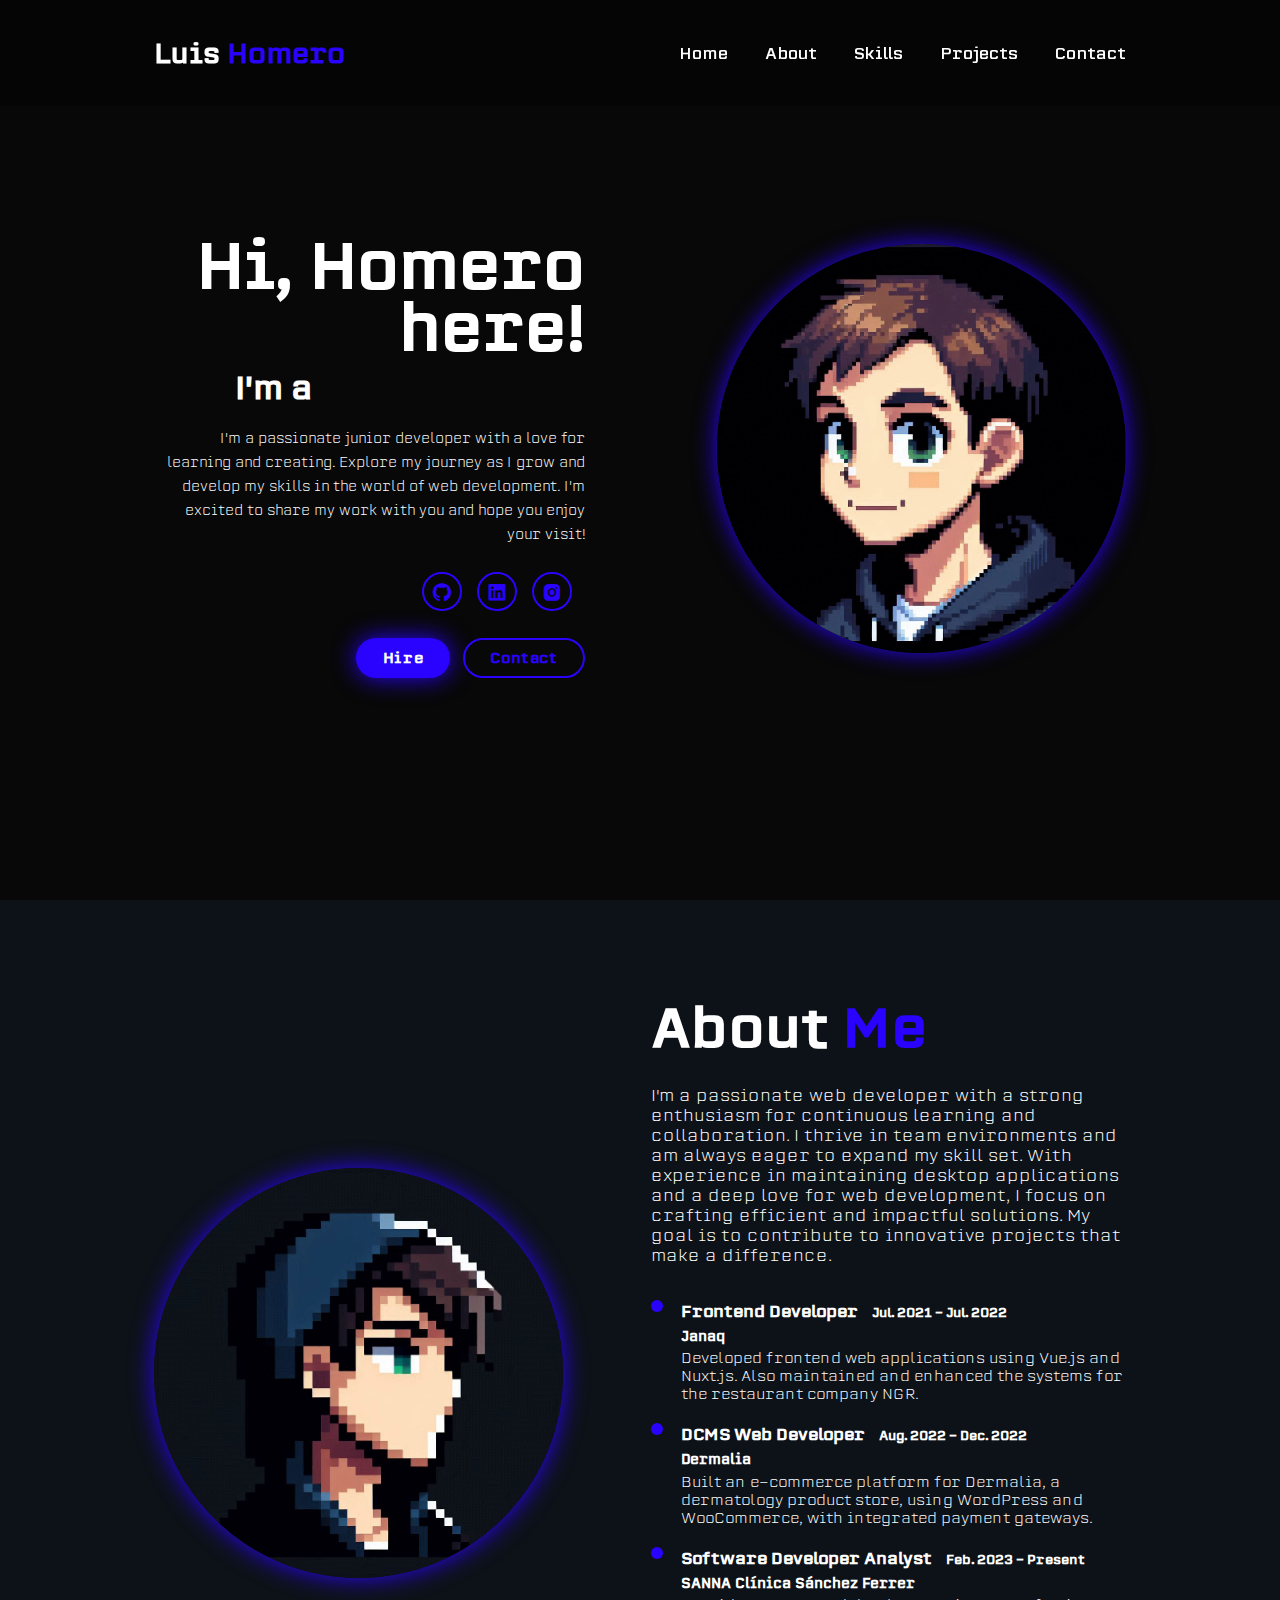
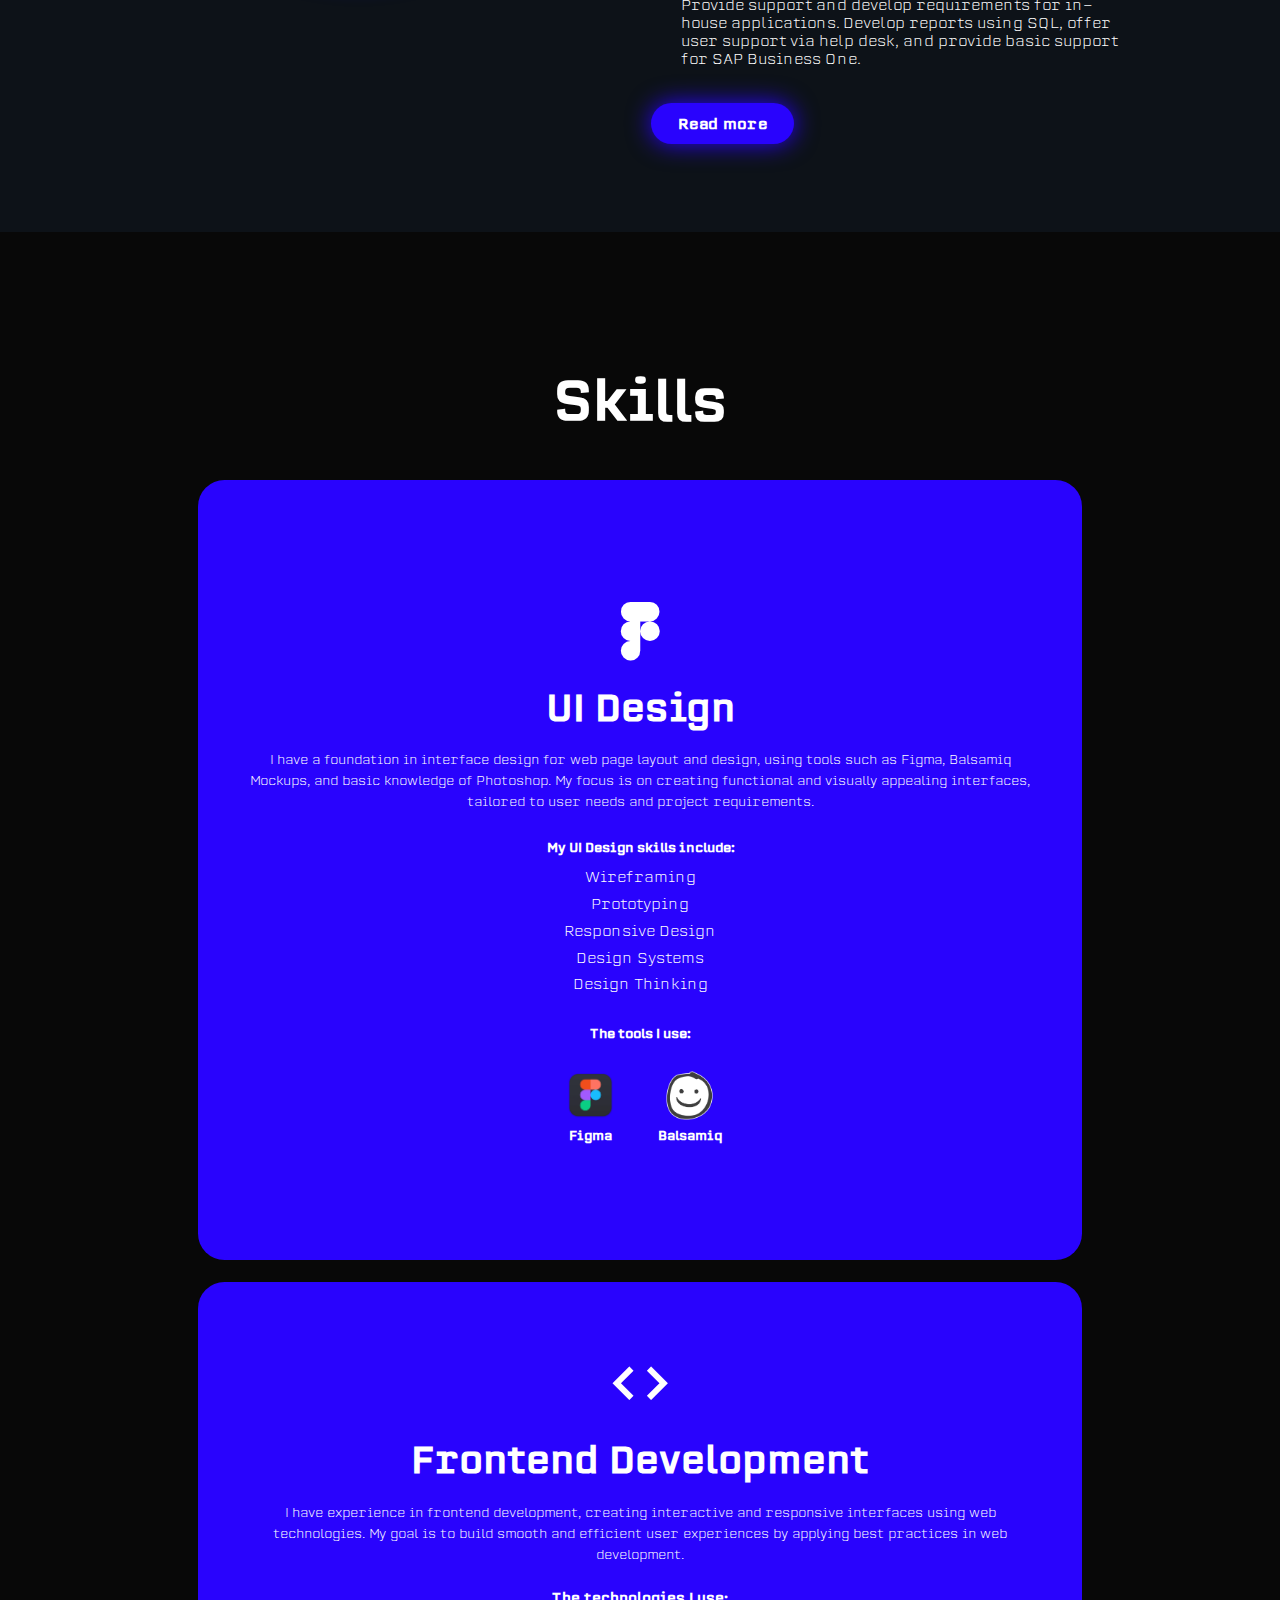
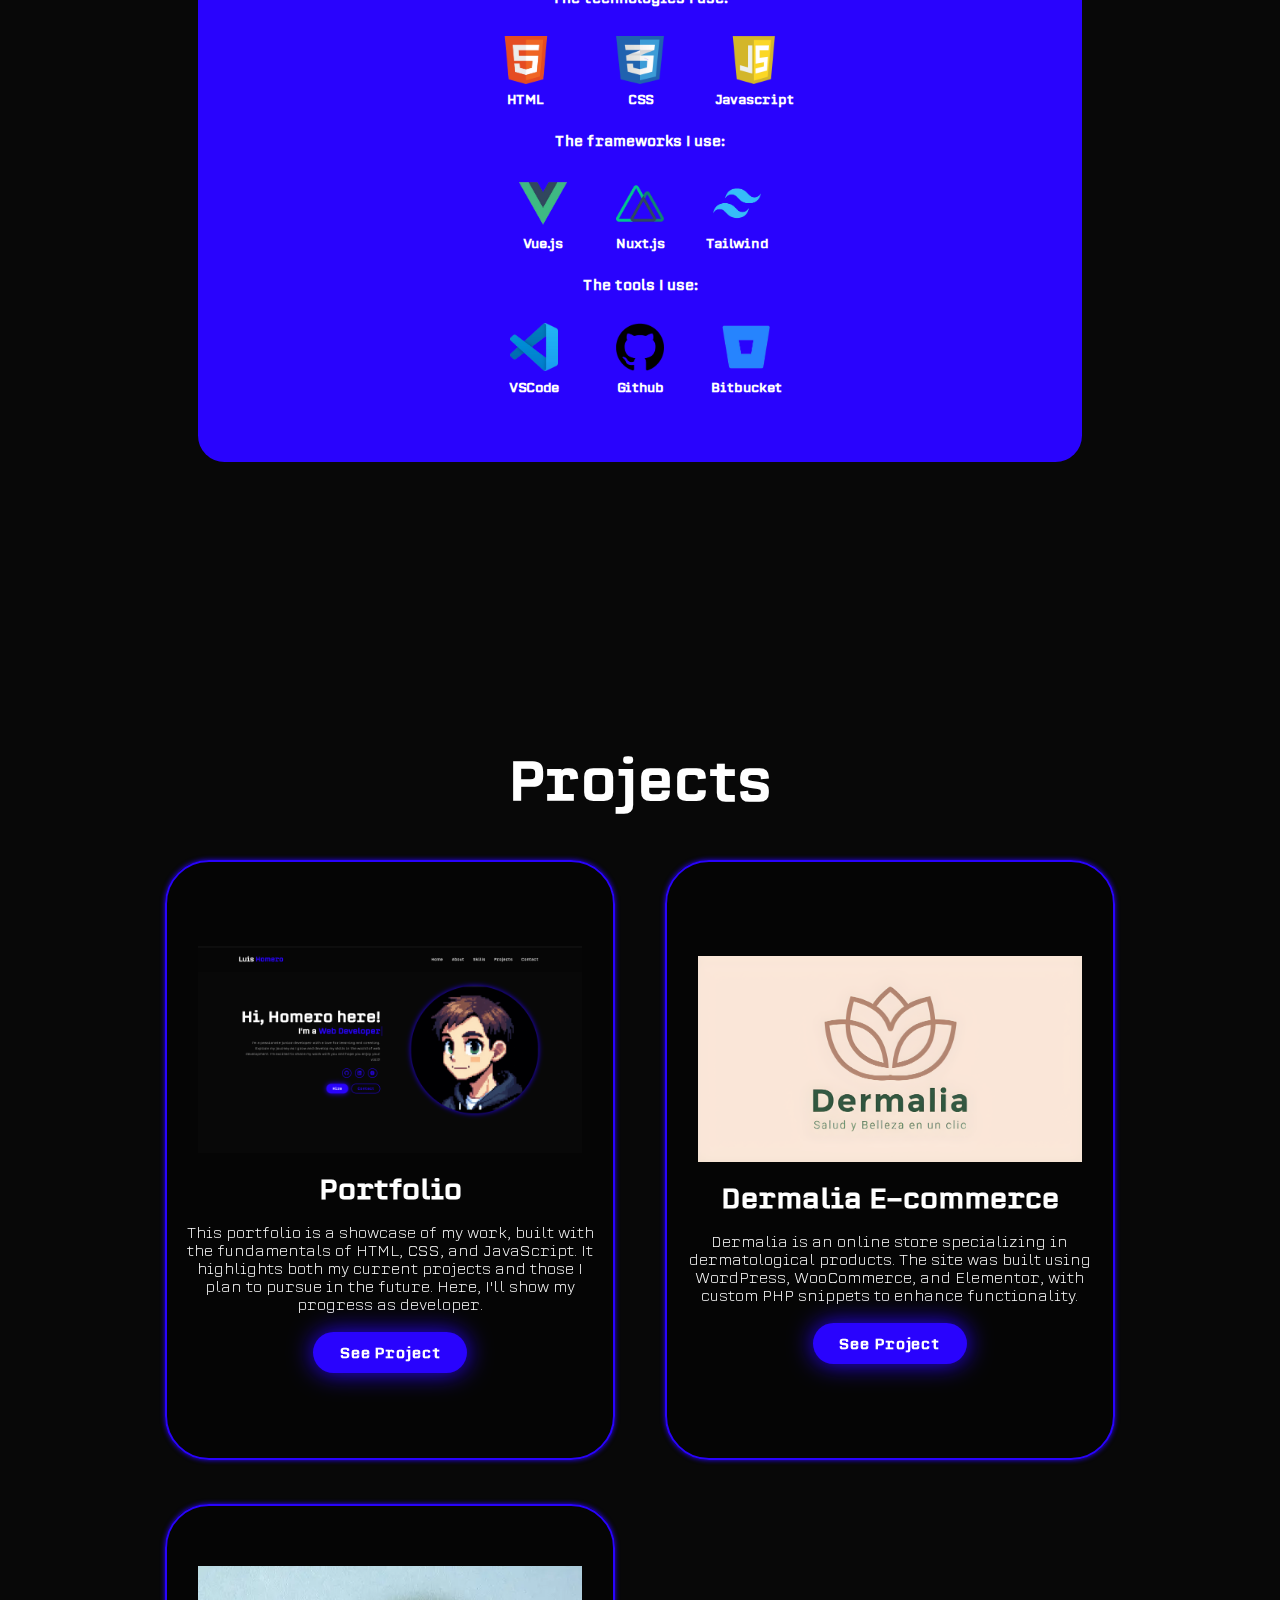
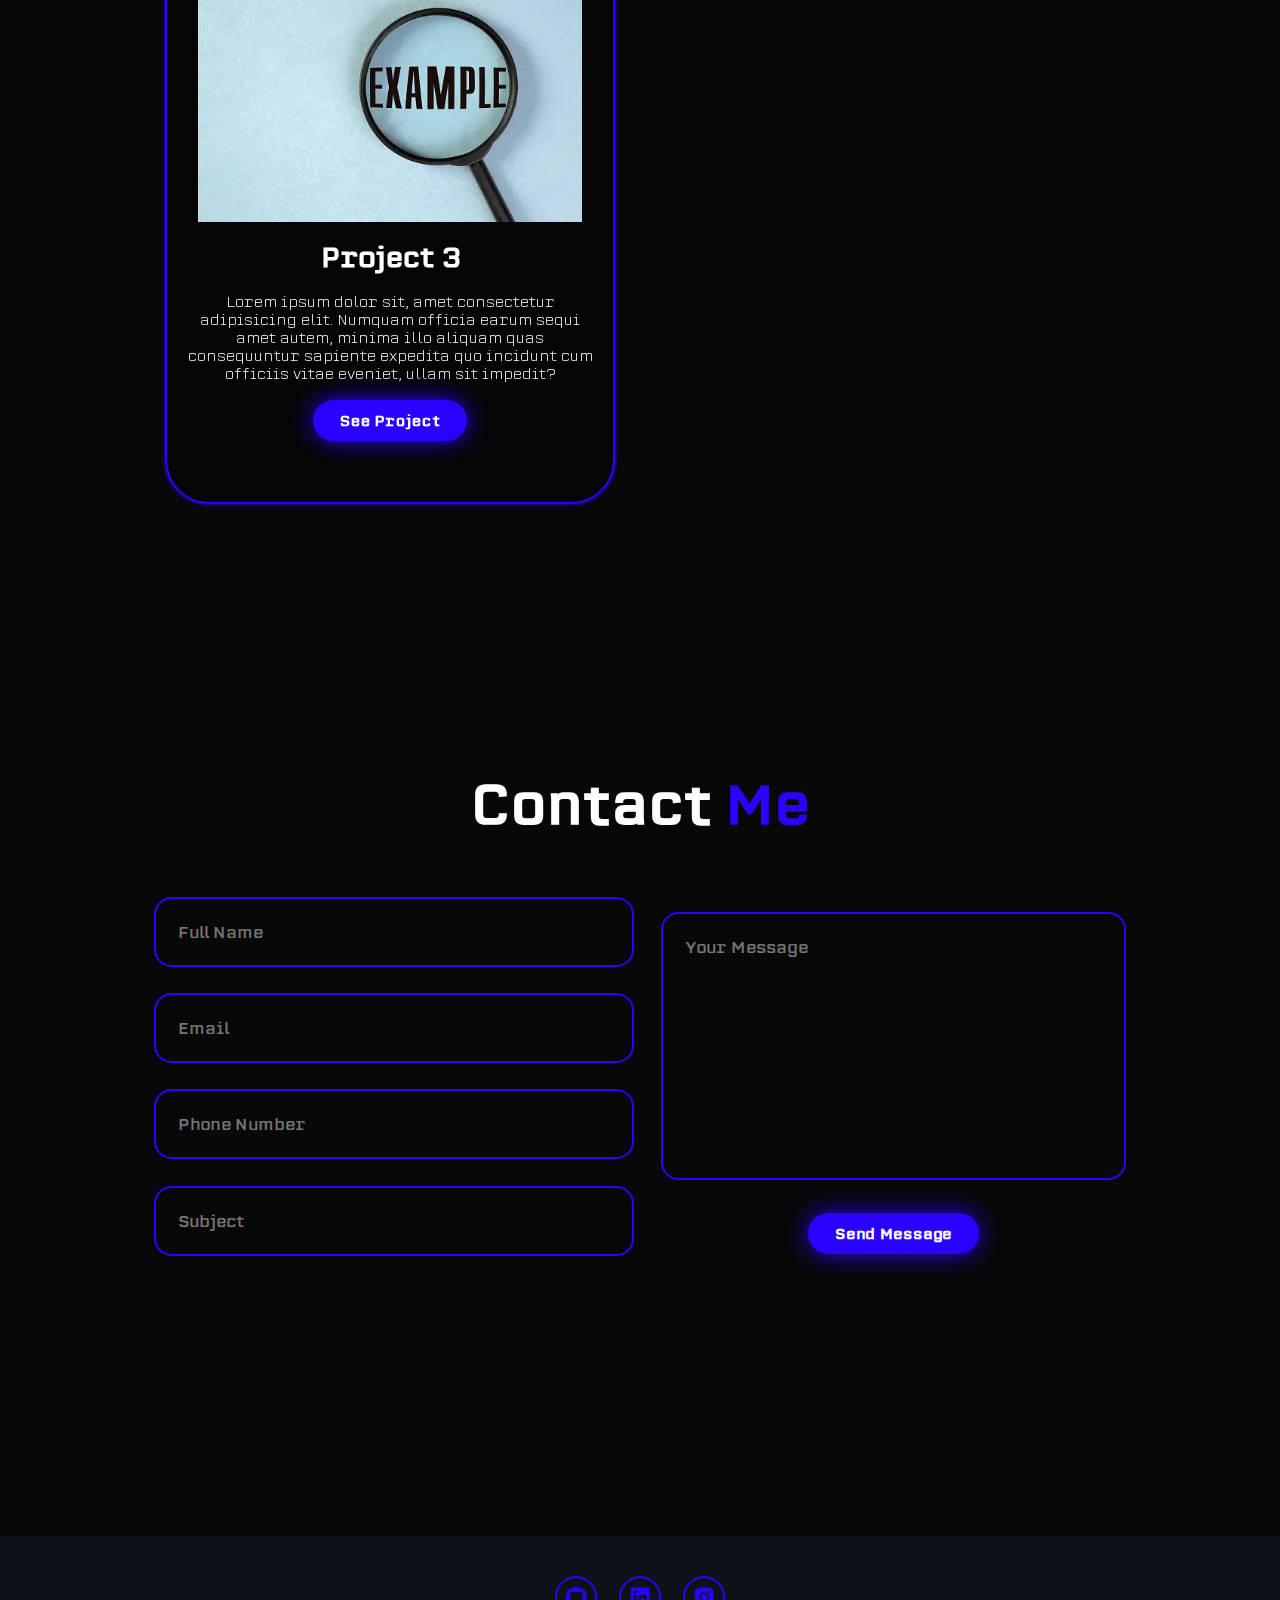
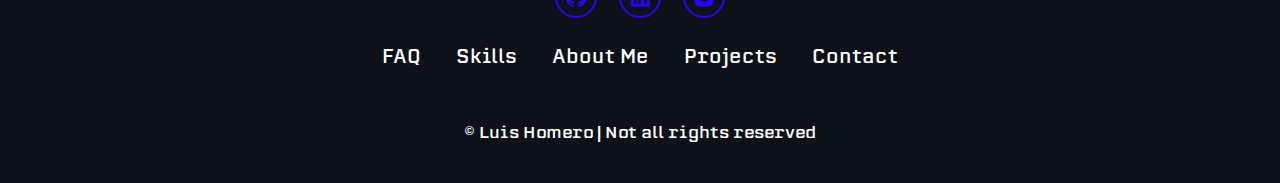
==== index.html @ c0d2fcb9 "Feat(contact): Add validator form" ====
<!DOCTYPE html>
<html lang="en">
<head>
    <meta charset="UTF-8">
    <meta name="viewport" content="width=device-width, initial-scale=1.0">
    <title>Homero Zegarra</title>
    <link rel="stylesheet" href="css/main.css">
    <link href='https://unpkg.com/boxicons@2.1.4/css/boxicons.min.css' rel='stylesheet'>
</head>
<body>
    <header class="header">
        <a href="#home" class="logo">
            Luis <span>Homero</span>
        </a>
        <i class="bx bx-menu" id="menu-icon"></i>
        <nav class="navbar">
            <a href="#home">Home</a>
            <a href="#about">About</a>
            <a href="#skills">Skills</a>
            <a href="#projects">Projects</a>
            <a href="#contact">Contact</a>
        </nav>
    </header>

    <section class="home" id="home">
        <div class="home-content">
            <h1>Hi, Homero here!</h1>
            <h3 class="text-animation">
                I'm a <span></span>
            </h3>
            <p>
                I'm a passionate junior developer with a love for learning and creating. Explore my journey as I grow and develop my skills in the world of web development. I'm excited to share my work with you and hope you enjoy your visit!
            </p>
            <div class="social-icons">
                <a href="https://github.com/KyotaDev" target="_blank">
                    <i class="bx bxl-github"></i>
                </a>
                <a href="https://www.linkedin.com/in/luis-homero-zegarra-fern%C3%A1ndez-031a41200/" target="_blank">
                    <i class="bx bxl-linkedin-square"></i>
                </a>
                <a href="https://www.instagram.com/kyotadev/" target="_blank">
                    <i class="bx bxl-instagram-alt"></i>
                </a>
                <!-- <a href="#">
                    <i class="bx bxl-twitter"></i>
                </a> -->
            </div>
            <div class="btn-group">
                <a href="#" class="btn">Hire</a>
                <a href="#contact" class="btn">Contact</a>
            </div>
        </div>
        <div class="home-img">
            <img src="assets/images/home.jpeg" alt="Imagen por buscar">
        </div>
    </section>

    <section class="about" id="about">
        <div class="about-img">
            <img src="assets/images/about.jpeg" alt="Example image">
        </div>
        <div class="about-content">
            <h2 class="heading">About 
                    <span>Me</span>
            </h2>
            <p>
                I'm a passionate web developer with a strong enthusiasm for continuous learning and collaboration. I thrive in team environments and am always eager to expand my skill set. With experience in maintaining desktop applications and a deep love for web development, I focus on crafting efficient and impactful solutions. My goal is to contribute to innovative projects that make a difference.
            </p>
            <div class="timeline">
                <div class="timeline-item">
                    <div class="circle"></div>
                    <h4>Frontend Developer <span>Jul. 2021 - Jul. 2022</span></h4>
                    <h6>Janaq</h6>
                    <p>Developed frontend web applications using Vue.js and Nuxt.js. Also maintained and enhanced the systems for the restaurant company NGR.</p>
                </div>
                <div class="timeline-item">
                    <div class="circle"></div>
                    <h4>DCMS Web Developer <span>Aug. 2022 - Dec. 2022</span></h4>
                    <h6>Dermalia</h6>
                    <p>Built an e-commerce platform for Dermalia, a dermatology product store, using WordPress and WooCommerce, with integrated payment gateways.</p>
                </div>
                <div class="timeline-item">
                    <div class="circle"></div>
                    <h4>Software Developer Analyst <span>Feb. 2023 - Present</span></h4>
                    <h6>SANNA Clínica Sánchez Ferrer</h6>
                    <p>Provide support and develop requirements for in-house applications. Develop reports using SQL, offer user support via help desk, and provide basic support for SAP Business One.</p>
                </div>
            </div>
            <a href="#" class="btn">
                Read more
            </a>
        </div>
    </section>

    <section class="skills" id="skills">
        <h2 class="heading">Skills</h2>
        <div class="skills-container">
            <div class="skill-box">
                <div class="skill-info">
                    <i class="bx bxl-figma"></i>
                    <h4>UI Design</h4>
                    <p>
                        I have a foundation in interface design for web page layout and design, using tools such as Figma, Balsamiq Mockups, 
                        and basic knowledge of Photoshop. My focus is on creating functional and visually appealing interfaces, tailored to user 
                        needs and project requirements.
                    </p>
                    <div class="skill-list">
                        <p>
                            My UI Design skills include:
                        </p>
                        <ul>
                            <li>Wireframing</li>
                            <li>Prototyping</li>
                            <li>Responsive Design</li>
                            <li>Design Systems</li>
                            <li>Design Thinking</li>
                        </ul>
                    </div>
                    <div class="skill-tools">
                        <p>
                            The tools I use:
                        </p>
                        <div class="tools-container">
                            <div class="tool">
                                <div class="tool-image">
                                    <img src="assets/images/tools/figma.webp" alt="Figma">
                                </div>
                                <div class="tool-name">
                                    Figma
                                </div>
                            </div>
                            <div class="tool">
                                <div class="tool-image">
                                    <img src="assets/images/tools/balsamiq.png" alt="Balsamiq">
                                </div>
                                <div class="tool-name">
                                    Balsamiq
                                </div>
                            </div>
                        </div>
                    </div>
                </div>
            </div>
            <div class="skill-box">
                <div class="skill-info">
                    <i class="bx bx-code"></i>
                    <h4>Frontend Development</h4>
                    <p>
                        I have experience in frontend development, creating interactive and responsive interfaces using web technologies. 
                        My goal is to build smooth and efficient user experiences by applying best practices in web development.
                    </p>
                    <div class="skill-tech">
                        <p>
                            The technologies I use:
                        </p>
                        <div class="techs-container">
                            <div class="tech">
                                <div class="tech-image">
                                    <img src="assets/images/tech/html.png" alt="Figma">
                                </div>
                                <div class="tech-name">
                                    HTML
                                </div>
                            </div>
                            <div class="tech">
                                <div class="tech-image">
                                    <img src="assets/images/tech/css.png" alt="Figma">
                                </div>
                                <div class="tech-name">
                                    CSS
                                </div>
                            </div>
                            <div class="tech">
                                <div class="tech-image">
                                    <img src="assets/images/tech/javascript.png" alt="Figma">
                                </div>
                                <div class="tech-name">
                                    Javascript
                                </div>
                            </div>
                        </div>
                    </div>
                    <div class="skill-tech">
                        <p>
                            The frameworks I use:
                        </p>
                        <div class="techs-container">
                            <div class="tech">
                                <div class="tech-image">
                                    <img src="assets/images/tech/vue.png" alt="Figma">
                                </div>
                                <div class="tech-name">
                                    Vue.js
                                </div>
                            </div>
                            <div class="tech">
                                <div class="tech-image">
                                    <img src="assets/images/tech/nuxt.png" alt="Figma">
                                </div>
                                <div class="tech-name">
                                    Nuxt.js
                                </div>
                            </div>
                            <div class="tech">
                                <div class="tech-image">
                                    <img src="assets/images/tech/tailwind.png" alt="Figma">
                                </div>
                                <div class="tech-name">
                                    Tailwind
                                </div>
                            </div>
                        </div>
                    </div>
                    <div class="skill-tech">
                        <p>
                            The tools I use:
                        </p>
                        <div class="techs-container">
                            <div class="tech">
                                <div class="tech-image">
                                    <img src="assets/images/tech/vscode.png" alt="Figma">
                                </div>
                                <div class="tech-name">
                                    VSCode
                                </div>
                            </div>
                            <div class="tech">
                                <div class="tech-image">
                                    <img src="assets/images/tech/github.png" alt="Figma">
                                </div>
                                <div class="tech-name">
                                    Github
                                </div>
                            </div>
                            <div class="tech">
                                <div class="tech-image">
                                    <img src="assets/images/tech/bitbucket.png" alt="Figma">
                                </div>
                                <div class="tech-name">
                                    Bitbucket
                                </div>
                            </div>
                        </div>
                    </div>
                </div>
            </div>
        </div>
    </section>

    <section class="projects" id="projects">
        <h2 class="heading">
            Projects
        </h2>
        <div class="projects-box">
            <div class="project-card">
                <img src="assets/images/projects/portfolio.png" alt="project">
                <h3>Portfolio</h3>
                <p>
                    This portfolio is a showcase of my work, built with the fundamentals of HTML, CSS, and JavaScript. 
                    It highlights both my current projects and those I plan to pursue in the future. 
                    Here, I'll show my progress as developer.
                </p>
                <div class="btn">
                    See Project
                </div>
            </div>
            <div class="project-card">
                <img src="assets/images/projects/dermalia.png" alt="project">
                <h3>Dermalia E-commerce</h3>
                <p>
                    Dermalia is an online store specializing in dermatological products. The site was built using WordPress, WooCommerce, and Elementor, with custom PHP snippets to enhance functionality.
                </p>
                <div class="btn">
                    See Project
                </div>
            </div>
            <div class="project-card">
                <img src="assets/images/example.webp" alt="project">
                <h3>Project 3</h3>
                <p>
                    Lorem ipsum dolor sit, amet consectetur adipisicing elit. 
                    Numquam officia earum sequi amet autem, minima illo aliquam 
                    quas consequuntur sapiente expedita quo incidunt cum officiis 
                    vitae eveniet, ullam sit impedit?
                </p>
                <div class="btn">
                    See Project
                </div>
            </div>
        </div>
    </section>
    <section class="contact" id="contact">
        <h2 class="heading">Contact <span>Me</span></h2>
        <form id="contactForm" action="https://formsubmit.co/0c78e2cc525241123ef3f98494ea5ada" method="POST">
            <div class="input-group">
                <div class="input-box">
                    <input type="text"
                    id="name"
                    placeholder="Full Name"
                    name="name"
                    >
                    <input type="email"
                        id="email"
                        placeholder="Email"
                        name="email"
                    >
                </div>
                <div class="input-box">
                    <input type="number"
                    id="phone"
                    placeholder="Phone Number"
                    name="phone"
                    >
                    <input type="text"
                        id="subject"
                        placeholder="Subject"
                        name="subject"
                    >
                </div>
            </div>
            <div class="input-group-2">
                <textarea name="message" id="message" cols="30" rows="10" placeholder="Your Message"></textarea>
                <input type="submit" value="Send Message" class="btn">
                <input type="hidden" name="_next" value="http://127.0.0.1:5500/">
                <input type="hidden" name="_captcha" value="false">
            </div>
        </form>

        <!-- Modal de carga -->
        <div id="loadingModal" class="modal">
            <div class="modal-content">
                <p>Sending your message...</p>
            </div>
        </div>

        <!-- Mensaje de éxito -->
        <div id="successMessage" class="modal">
            <div class="modal-content">
                <p>Your message has been sent successfully!</p>
            </div>
        </div>
    </section>

    <footer class="footer">
        <div class="social">
            <a href="https://github.com/KyotaDev">
                <i class="bx bxl-github"></i>
            </a>
            <a href="https://www.linkedin.com/in/luis-homero-zegarra-fern%C3%A1ndez-031a41200/">
                <i class="bx bxl-linkedin-square"></i>
            </a>
            <a href="https://www.instagram.com/kyotadev/">
                <i class="bx bxl-instagram-alt"></i>
            </a>
        </div>
        <ul class="list">
            <li>
                <a href="#">FAQ</a>
            </li>
            <li>
                <a href="#skills">Skills</a>
            </li>
            <li>
                <a href="#about">About Me</a>
            </li>
            <li>
                <a href="#project">Projects</a>
            </li>
            <li>
                <a href="#contact">Contact</a>
            </li>
        </ul>
        <p class="copyright">
            &COPY; Luis Homero | Not all rights reserved
        </p>
    </footer>
    <script src="js/main.js"></script>
    <script src="js/form.js"></script>
</body>
</html>
---- css/main.css ----
* {
    margin: 0px;
    padding: 0px;
    box-sizing: border-box;
    text-decoration: none;
    border: none;
    outline: none;
    scroll-behavior: smooth;
    font-family: "Erbaum", sans-serif;
}

@font-face {
    font-family: 'Erbaum';
    src: url('../assets/fonts/Erbaum-Regular.ttf') format('truetype');
    font-weight: normal;
    font-style: normal;
}

@font-face {
    font-family: 'Erbaum';
    src: url('../assets/fonts/Erbaum-Light.ttf') format('truetype');
    font-weight: 300;
    font-style: normal;
}
:root {
    --bg-color: #080808;
    --second-bg-color: #0d1218;
    --text-color: rgb(255, 255, 255);
    --main-color: #2903fd;
}

html {
    font-size: 60%;
    overflow-x: hidden;
}
body{
    background: var(--bg-color);
    color: var(--text-color);
}
.header{
    position: fixed;
    top: 0;
    left: 0;
    padding: 4rem 12% 4rem;
    background: rgba(0, 0, 0, 0.3);
    backdrop-filter: blur(10px);
    display: flex;
    justify-content: space-between;
    align-items: center;
    z-index: 100;
    width: 100%;
}
.logo{
    font-size: 3rem;
    color: var(--text-color);
    font-weight: 800;
    cursor: pointer;
    transition: 0.3s ease;
}
.logo:hover{
    transform: scale(1.1);
    color: var(--main-color);
}
.navbar a{
    font-size: 1.8rem;
    color: var(--text-color);
    margin-left: 4rem;
    font-weight: 500;
    transition: 0.3s ease;
    border-bottom: 3px solid transparent;
}
.navbar a:hover, .navbar a.active{
    color: var(--main-color);
    border-bottom: 3px solid var(--main-color);
}
#menu-icon {
    font-size: 3.6rem;
    color: var(--main-color);
    display: none;
}
section{
    min-height: 100vh;
    padding: 10rem 12% 10rem;
}
.home{
    display: flex;
    align-items: center;
    justify-content: center;
    gap: 15rem;
}
.home-content{
    display: flex;
    flex-direction: column;
    align-items: flex-end;
    text-align: right;
    justify-content: center;
}
span{
    color: var(--main-color);
}
.logo span{
    color: var(--main-color);
}
.home-content h3{
    margin-bottom: 2rem;
    margin-top: 1rem;
    font-size: 3.5rem;
}
.home-content h1{
    font-size: 7rem;
    font-weight: 700;
    margin-top: 1.5rem;
    line-height: 1;
}
.home-img img{
    position: relative;
    width: 32vw;
    border-radius: 50%;
    box-shadow: 0 0 25px var(--main-color);
    cursor: pointer;
    transition: 0.4s ease-in-out;
}
.home-img img:hover{
    box-shadow: 0 0 25px var(--main-color),
                0 0 50px var(--main-color),
                0 0 100px var(--main-color);
}
.home-content p{
    font-size: 1.5rem;
    font-weight: 300;
    line-height: 1.8;
    max-width: 1000px;
}
.social-icons a{
    display: inline-flex;
    justify-content: center;
    align-items: center;
    width: 4.5rem;
    height: 4.5rem;
    background: transparent;
    border: 2px solid var(--main-color);
    font-size: 2.5rem;
    border-radius: 50%;
    color: var(--main-color);
    margin: 3rem 1.5rem 3rem 0;
    transition: 0.3s ease;
}
.social-icons a:hover{
    color: var(--text-color);
    transform: scale(1.3)translateY(-5px);
    box-shadow: 0 0 25px var(--main-color);
    background-color: var(--main-color); 
}
.btn{
    display: inline-block;
    padding: 1rem 2.8rem;
    background-color: var(--main-color);
    box-shadow: 0 0 25px var(--main-color);
    border-radius: 4rem;
    font-size: 1.6rem;
    color: white;
    border: 2px solid transparent;
    letter-spacing: 0.1rem;
    font-weight: 600;
    transition: 0.3s ease-in-out;
    cursor: pointer;
}
.btn:hover{
    transform: scale(1.05);
    box-shadow: 0 0 50px var(--main-color);
}
.btn-group{
    display: flex;
    align-items: center;
    gap:1.5rem;
}
.btn-group a:nth-of-type(2){
    background-color: var(--bg-color);
    color: var(--main-color);
    border: 2px solid var(--main-color);
    box-shadow: 0 0 25px transparent;
}
.btn-group a:nth-of-type(2):hover{
    box-shadow: 0 0 25px var(--main-color);
    background-color: var(--main-color);
    color: white;
}
.text-animation{
    font-size: 34px;
    font-weight: 600;
    min-width: 280px;
}
.text-animation span{
    position: relative;
}
.text-animation span::before{
    content: "Web Developer";
    color: var(--main-color);
    animation: words 20s infinite;
}
.text-animation span::after{
    content: "";
    background-color: var(--bg-color);
    position: absolute;
    width: calc(100% + 8px);
    height: 100%;
    border-left: 3px solid var(--bg-color);
    right: -8px;
    animation: cursor 0.6s infinite, typing 20s steps(14) infinite;
}
@keyframes cursor{
    to{
        border-left: 2px solid var(--main-color);
    }
}
@keyframes words{
    0%,
    20%{
        content: "Frontend Developer";
    }
    21%,
    40%{
        content: "Web Designer";
    }
    41%,
    60%{
        content: "UI Designer";
    }
    61%,
    80%{
        content: "Web Developer"
    }
    81%,
    100%{
        content: "Systems Engineer"
    }
}
@keyframes typing{
    10%,
    15%,
    30%,
    35%,
    50%,
    55%,
    70%,
    75%,
    90%,
    95%{
        width: 0;
    }
    5%,
    20%,
    25%,
    40%,
    45%,
    60%,
    80%,
    85%{
        width: calc(100% + 8px);
    }
}
.about{
    display: flex;
    justify-content: center;
    align-items: center;
    gap: 10rem;
    background: var(--second-bg-color);
    color: var(--text-color);
}
.about-img{
    border-radius: 50%;
}
.about-img img{
    position: relative;
    width: 32vw;
    border-radius: 50%;
    box-shadow: 0 0 25px var(--main-color);
    top: 1rem;
    cursor: pointer;
    transition: 0.4s ease-in-out;
}
.about-img img:hover{
    box-shadow: 0 0 25px var(--main-color),
                0 0 50px var(--main-color),
                0 0 100px var(--main-color);
}
.heading{
    text-align: center;
    font-size: 6rem;
    margin: 5rem 0;
}
.about-content h2{
    text-align: left;
    line-height: 1.5;
}
.about-content h3{
    font-size: 2.6rem;
}
.about-content p{
    font-size: 1.8rem;
    font-weight: 300;
    margin: 2rem 0 3rem;
}
.about .heading{
    margin: 0;
}
.about-content .text-animation span::before{
    content: "Web Developer";
    color: var(--main-color);
    animation: words 20s infinite;
}
.about-content .text-animation span::after{
    content: "";
    background-color: var(--second-bg-color);
    position: absolute;
    width: calc(100% + 8px);
    height: 100%;
    border-left: 3px solid var(--second-bg-color);
    right: -8px;
    animation: cursor 0.6s infinite, typing 20s steps(14) infinite;
}
.timeline {
    margin: 4rem 0;
    padding: 0;
    list-style: none;
    position: relative;
}

.timeline-item {
    margin-bottom: 20px;
    padding-left: 30px;
    position: relative;
}

.timeline-item .circle {
    width: 12px;
    height: 12px;
    background-color: var(--main-color);
    border-radius: 50%;
    position: absolute;
    left: 0;
    top: 0;
}

.timeline-item h4 {
    margin: 0 0 5px;
    font-size: 1.8rem;
    color: var(--text-color);
}

.timeline-item h4 span {
    font-size: 1.4rem;
    color: white;
    margin-left: 10px;
}

.timeline-item h6 {
    margin: 0.5rem 0;
    font-size: 1.5rem;
    color: var(--text-color);
}

.timeline-item p {
    margin: 0;
    color: var(--text-color);
    font-size: 1.6rem;
}

::-webkit-scrollbar{
    width: 15px;
}
::-webkit-scrollbar-thumb{
    background-color: var(--main-color);
}
::-webkit-scrollbar-track{
    background-color: var(--bg-color);
    width: 50px;
}
.skills{
    background: var(--bg-color);
    color: white;
}
.skills h2{
    margin-bottom: 5rem;
    color: var(--text-color);
}
.skills-container{
    display: grid;
    grid-template-columns: repeat(2,1fr);
    align-items: center;
    gap: 2.5rem;
}
.skill-box{
    display: flex;
    align-items: center;
    justify-content: center;
    background-color: var(--main-color);
    height: 780px;
    border-radius: 3rem;
    border: 5px solid transparent;
    cursor: pointer;
    transition: 0.4s ease-in-out;
}
.skill-box:hover{
    background: var(--second-bg-color);
    color: var(--main-color);
    border: 5px solid var(--main-color);
    transform: scale(1.03);
}
.skill-box .skill-info{
    height: 100%;
    display: flex;
    flex-direction: column;
    text-align: center;
    justify-content: center;
    align-items: center;
    padding: 5rem 5rem;
}
.skill-info h4{
    font-size: 4rem;
    margin: 2rem 0;
    font-weight: 800;
}
.skill-info p{
    font-size: 1.4rem;
    font-weight: 300;
    line-height: 1.7;
}
.skill-info i{
    font-size: 8rem;
}
.skill-info .skill-list{
    display: flex;
    flex-direction: column;
    margin-top: 3rem;
}
.skill-info .skill-list p{
    font-weight: 600;
}
.skill-info .skill-list ul {
    list-style: none;
}
.skill-info .skill-list ul li{
    font-size: 1.6rem;
    font-weight: 300;
    margin: 1rem 0;
}
.skill-info .skill-tools{
    display: flex;
    flex-direction: column;
    
}
.skill-tools p{
    margin-top: 2.5rem;
    margin-bottom: 3rem;
    font-weight: 600;
}
.skill-tools .tools-container{
    display: grid;
    grid-template-columns: repeat(2,1fr);
    gap: 4rem;
    flex-wrap: wrap;
    justify-content: center;
}
.tool{
    display: flex;
    flex-direction: column;
}
.tool .tool-image img{
    width: 5.5rem;
    height: 5.5rem;
}
.tool .tool-name{
    font-size: 1.4rem;
    font-weight: 600;
    margin-top: 0.5rem;
}

.skill-info .skill-tech{
    display: flex;
    flex-direction: column;
    
}
.skill-tech p{
    margin-top: 2.5rem;
    margin-bottom: 3rem;
    font-size: 1.5rem;
    font-weight: 600;
}
.skill-tech .techs-container{
    display: grid;
    grid-template-columns: repeat(3,1fr);
    gap: 4rem;
    flex-wrap: wrap;
    justify-content: center;
}
.tech{
    display: flex;
    flex-direction: column;
}
.tech .tech-image img{
    width: 5.5rem;
    height: 5.5rem;
}
.tech .tech-name{
    font-size: 1.4rem;
    font-weight: 600;
    margin-top: 0.5rem;
}

.projects{
    background: --second-bg-color center no-repeat;
    background-size: cover;
}
.projects-box{
    display: grid;
    grid-template-columns: repeat(3,1fr);
    place-items: center;
    margin: 5rem 0;
    gap: 3rem;
    row-gap: 5rem;
}
.project-card{
    height: 600px;
    max-width: 450px;
    background-color: rgba(0, 0, 0, 0.3);
    backdrop-filter: blur(30px);
    border: 2px solid var(--main-color);
    border-radius: 5rem;
    display: flex;
    flex-direction: column;
    align-items:center;
    justify-content: center;
    text-align: center;
    gap: 2rem;
    padding: 5rem 2rem;
    overflow: hidden;
    cursor: pointer;
    box-shadow: 0 0 5px var(--main-color);
    transition: 0.4s ease; 
}
.project-card:hover{
    box-shadow: 0 0 25px var(--main-color),
                0 0 50px var(--main-color);
    transform: scale(1.02);
}
.project-card img{
    max-width: 18vw;
    object-fit: cover;
}
.project-card h3{
    font-size: 3rem;
}
.project-card p{
    font-size: 1.6rem;
    font-weight: 300;
}
.contact{
    background-color: var(--bg-color);
}
.contact h2{
    margin-bottom: 3rem;
    color: var(--text-color);
}
.contact form{
    display: flex;
    align-items: center;
    justify-content: center;
    gap: 3rem;
    margin: 5rem auto;
    text-align: center;
}
.contact form .input-box{
    display: flex;
    justify-content: center;
    flex-wrap: wrap;
}
.contact form .input-box input,
.contact form textarea{
    width: 100%;
    padding: 2.5rem;
    font-size: 1.8rem;
    color: var(--text-color);
    background: var(--bg-color);
    border-radius: 2rem;
    border: 2px solid var(--main-color);
    margin: 1.5rem 0;
    resize: none;
}
.contact form .btn{
    margin-top: 2rem;
}
.footer{
    position: relative;
    bottom: 0;
    width: 100%;
    padding: 40px 0;
    background-color: var(--second-bg-color);
}
.footer .social{
    text-align: center;
    padding-bottom: 25px;
    color: var(--main-color);
}
.footer .social a{
    font-size: 25px;
    color: var(--main-color);
    border: 2px solid var(--main-color);
    width: 42px;
    height: 42px;
    line-height: 42px;
    display: inline-block;
    text-align: center;
    border-radius: 50%;
    margin: 0 10px;
    transition: 0.3s ease;
}
.footer .social a:hover{
    transform: scale(1.2)translateY(-10px);
    background-color: var(--main-color);
    color: white;
    box-shadow: 0 0 25px var(--main-color);
}
.footer ul{
    margin-top: 0;
    padding: 0;
    font-size: 18px;
    line-height: 1.6;
    margin-bottom: 0;
    text-align: center;
}
.footer ul li a{
    color: white;
    border-bottom: 3px solid transparent;
    transition: 0.3s ease;
}
.footer ul li a:hover{
    border-bottom: 3px solid var(--main-color);
}
.footer ul li{
    display: inline-block;
    padding: 0 15px;
}
.footer .copyright{
    margin-top: 50px;
    text-align: center;
    font-size: 16px;
    color: var(--text-color);
}

.modal {
    display: none;
    position: fixed;
    z-index: 999;
    left: 0;
    top: 0;
    width: 100%;
    height: 100%;
    overflow: hidden;
    background-color: rgba(0, 0, 0, 0.5);
    opacity: 0;
    transition: opacity 0.5s ease-in-out;
}

.modal-content {
    background-color: var(--bg-color);
    margin: 15% auto;
    padding: 20px;
    border: 2px solid var(--main-color);
    box-shadow: 0 0 5px var(--main-color);
    border-radius: 1rem;
    width: 50%;
    text-align: center;
    opacity: 0; 
    transform: scale(0.9);
    transition: opacity 0.5s ease-in-out, transform 0.5s ease-in-out;
}

.modal-content p {
    font-size: 3.5rem;
    font-weight: 600;
    margin: 4rem 6rem;
    color: var(--main-color);
}

.modal.show {
    display: block;
    opacity: 1;
}

.modal.show .modal-content {
    opacity: 1;
    transform: scale(1); 
}

@media(max-width: 1285px){
    html{
        font-size: 55%;
    }
    .skills-container{
        padding-bottom: 7rem;
        grid-template-columns: repeat(1,1fr);
        margin: 0 5rem;
    }
    .projects-box{
        grid-template-columns: repeat(2,1fr);
    }
    .projects-box img{
        min-width: 30vw;
    }
}
@media(max-width: 991px){
    header{
        padding: 2rem 3%;
    }
    section{
        padding: 10rem 3% 2rem;
    }
    .contact form{
        flex-direction: column;
    }
    .footer{
        padding: 2rem 3%;
    }
}
@media(max-width: 895px){
    #menu-icon{
        display:block;
    }
    .navbar{
        position: absolute;
        top: 100%;
        right: 0;
        width: 50%;
        padding: 1rem 3%;
        background: rgba(0, 0, 0, 0.8);
        backdrop-filter: blur(20px);
        border-bottom-left-radius: 2rem;
        border-left: 2px solid var(--main-color);
        border-bottom: 2px solid var(--main-color);
        display: none;
    }
    .navbar.active{
        display: block;
    }
    .navbar a{
        display: block;
        font-size: 2rem;
        margin: 3rem 0;
        color: white;
    }
    .home{
        flex-direction: column-reverse;
        margin: 5rem 4rem;
        gap: 3rem;
    }
    .home-content{
        display: flex;
        flex-direction: column;
        align-items: center;
        justify-content: center;
        text-align: center;
    }
    .home-content h3{
        font-size: 2.6rem;
    }
    .home-content h1{
        font-size: 8rem;
        margin-top: 3rem;
    }
    .home-content p{
        max-width: 600px;
        margin: 0 auto;
    }
    .home-img img{
        width: 56vw;
        margin: 3rem 0;
    }
    .about{
        flex-direction: column-reverse;
        padding: 10rem 9% 10rem;
    }
    .about .heading{
        margin: 3rem 0;
    }
    .about img{
        width: 50vw;
    }.skills h2{
        margin-bottom: 3rem;
    }
    .skills-container{
        grid-template-columns: repeat(1,1fr);
    }
    .skills h2{
        margin-bottom: 3rem;
    }
    .skills-container{
        grid-template-columns: repeat(1,1fr);
    }
    .projects-box{
        grid-template-columns: repeat(1,1fr);
    }
    .projects-box img{
        min-width: 42rem;
    }
}
@media(max-width: 600px){
    .home {
        margin: 3rem 4rem;
        gap: 0.1rem;
    }
    .home-content h1 {
        font-size: 5rem;
    }
    .home-content h3 {
        font-size: 2.2rem;
    }
    .home-img img {
        width: 56vw;
        margin: 1rem 0;
    }
    .about img {
        width: 64vw;
    }
    .timeline-item h4 span {
        display: block;
        margin: 0.5rem 0; 
    }
    .skills-container{
        margin: 0 1rem;
    }
    .skill-box{
        height: 750px;
    }
    .skill-box .skill-info {
        padding: 2rem 2.5rem;
    }
    .skill-info h4{
        font-size: 3.5rem;
        margin: 1rem 0;
        font-weight: 700;
    }
    .skill-info p{
        font-size: 1.35rem;
        font-weight: 600;
        line-height: 1.7;
    }
    .skill-info i{
        font-size: 7rem;
    }
    .about {
        flex-direction: column-reverse;
        padding: 3rem 9% 6rem;
    }
    .about img {
        width: 70vw;
    }
    .about-content h2 {
        text-align: center;
        line-height: 1.5;
    }
    .about-content h3 {
        font-size: 2.2rem;
    }
    .about-content p {
        font-size: 1.8rem;
        margin: 1.5rem 0 3rem;
    }
    .about .heading {
        margin: 2rem 0;
    }
    .projects {
        margin: 1rem 0;
    }
    .heading {
        font-size: 6rem;
        margin: 3rem 0;
    }
    .projects-box {
        grid-template-columns: repeat(1, 1fr);
    }
    .projects-box img {
        min-width: 36rem;
    }
    .project-card {
        height: 500px;
        max-width: 350px;
        padding: 4rem 2rem;
    }
    .project-card h3 {
        font-size: 2.8rem;
    }
    .project-card p {
        font-size: 1.5rem;
    }
    .contact {
        padding: 3rem 3%;
    }
    .contact form {
        margin: 3rem auto;
    }
    .contact form .input-box input, .contact form textarea {
        padding: 2rem;
        font-size: 1.6rem;
    }
    .footer{
        padding: 5rem 3%;
    }
    .footer ul li {
        padding: 0 10px;
    }
    .footer ul li a {
        font-size: 16px;
    }
    .footer .social a {
        font-size: 20px;
        width: 38px;
        height: 38px;
        line-height: 38px;
    }
    .footer .social {
        padding-bottom: 15px;
    }
    .footer .social a {
        margin: 0 8px;
    }
   
   .modal-content {
       margin: 33% auto;
       width: 80%;
       text-align: center;
    }
   
   .modal-content p{
       font-size: 1.8rem;
       margin: 1rem 2rem;
    }
}
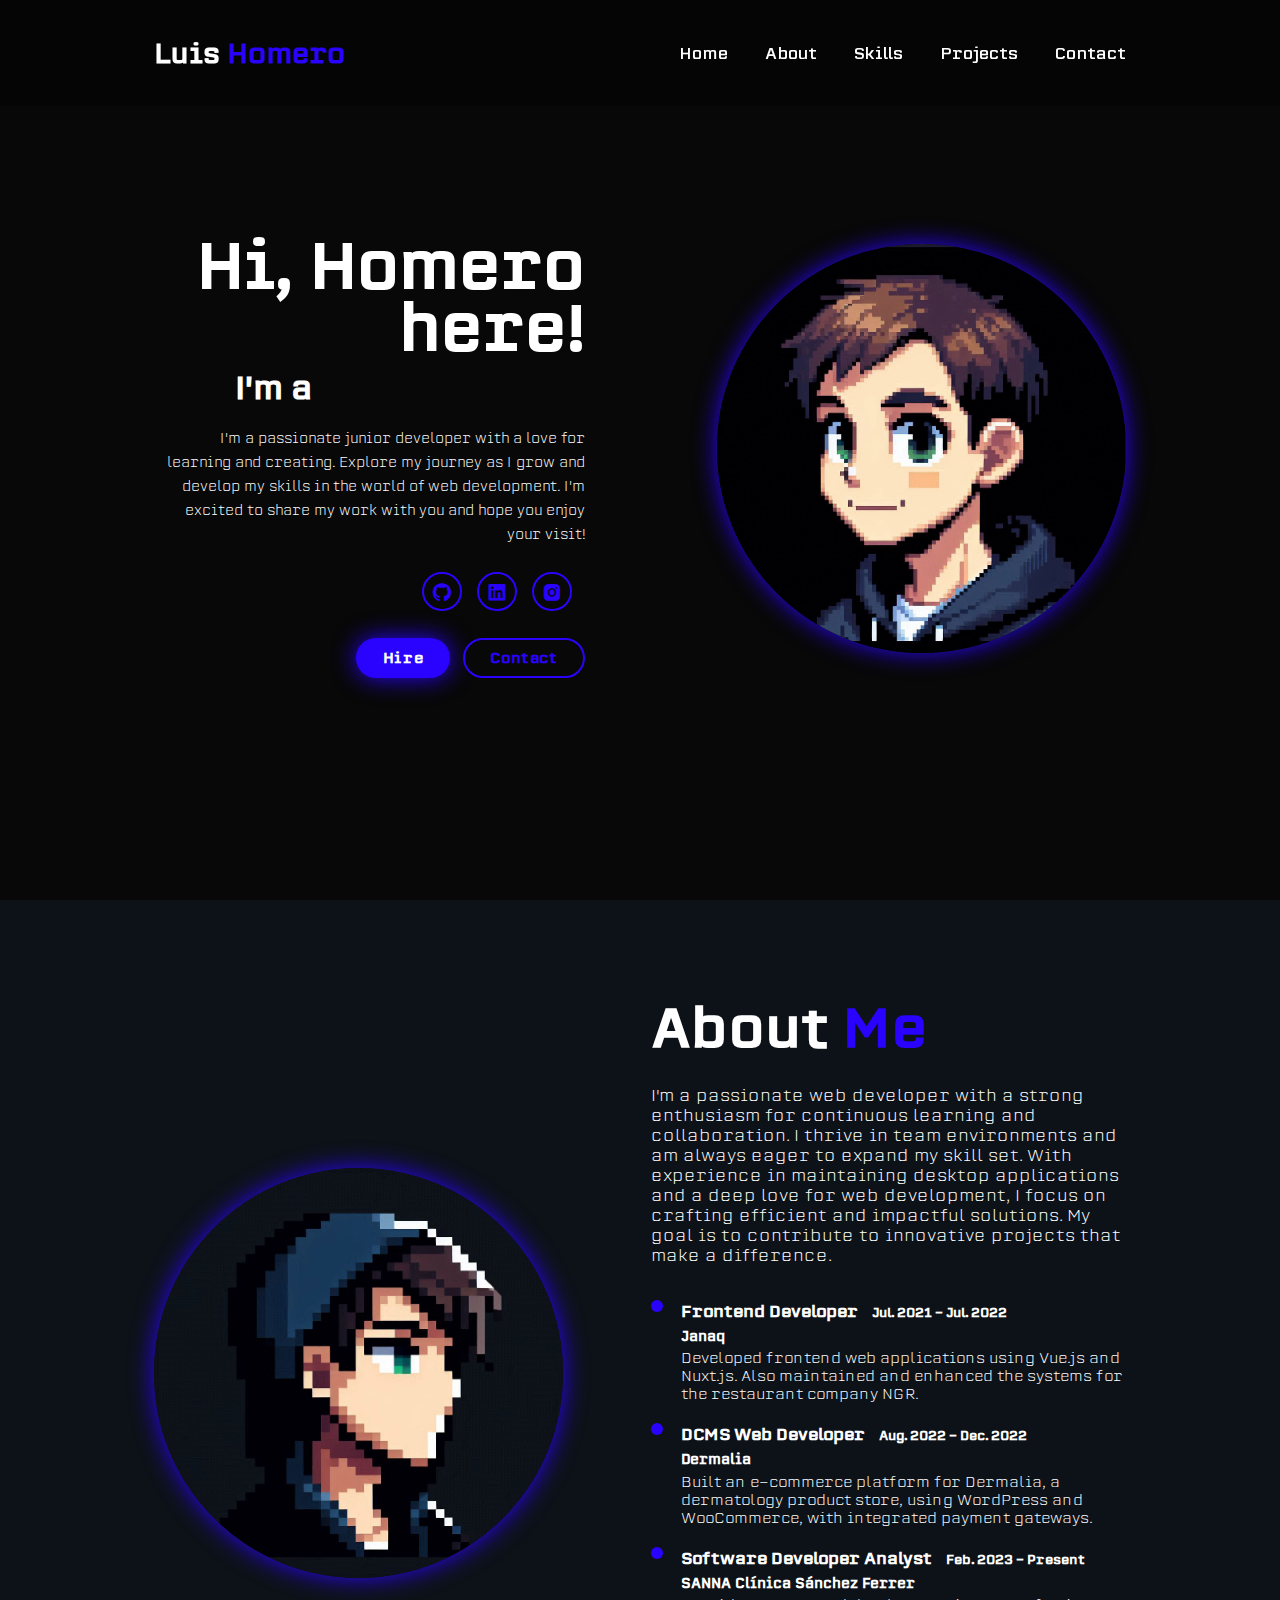
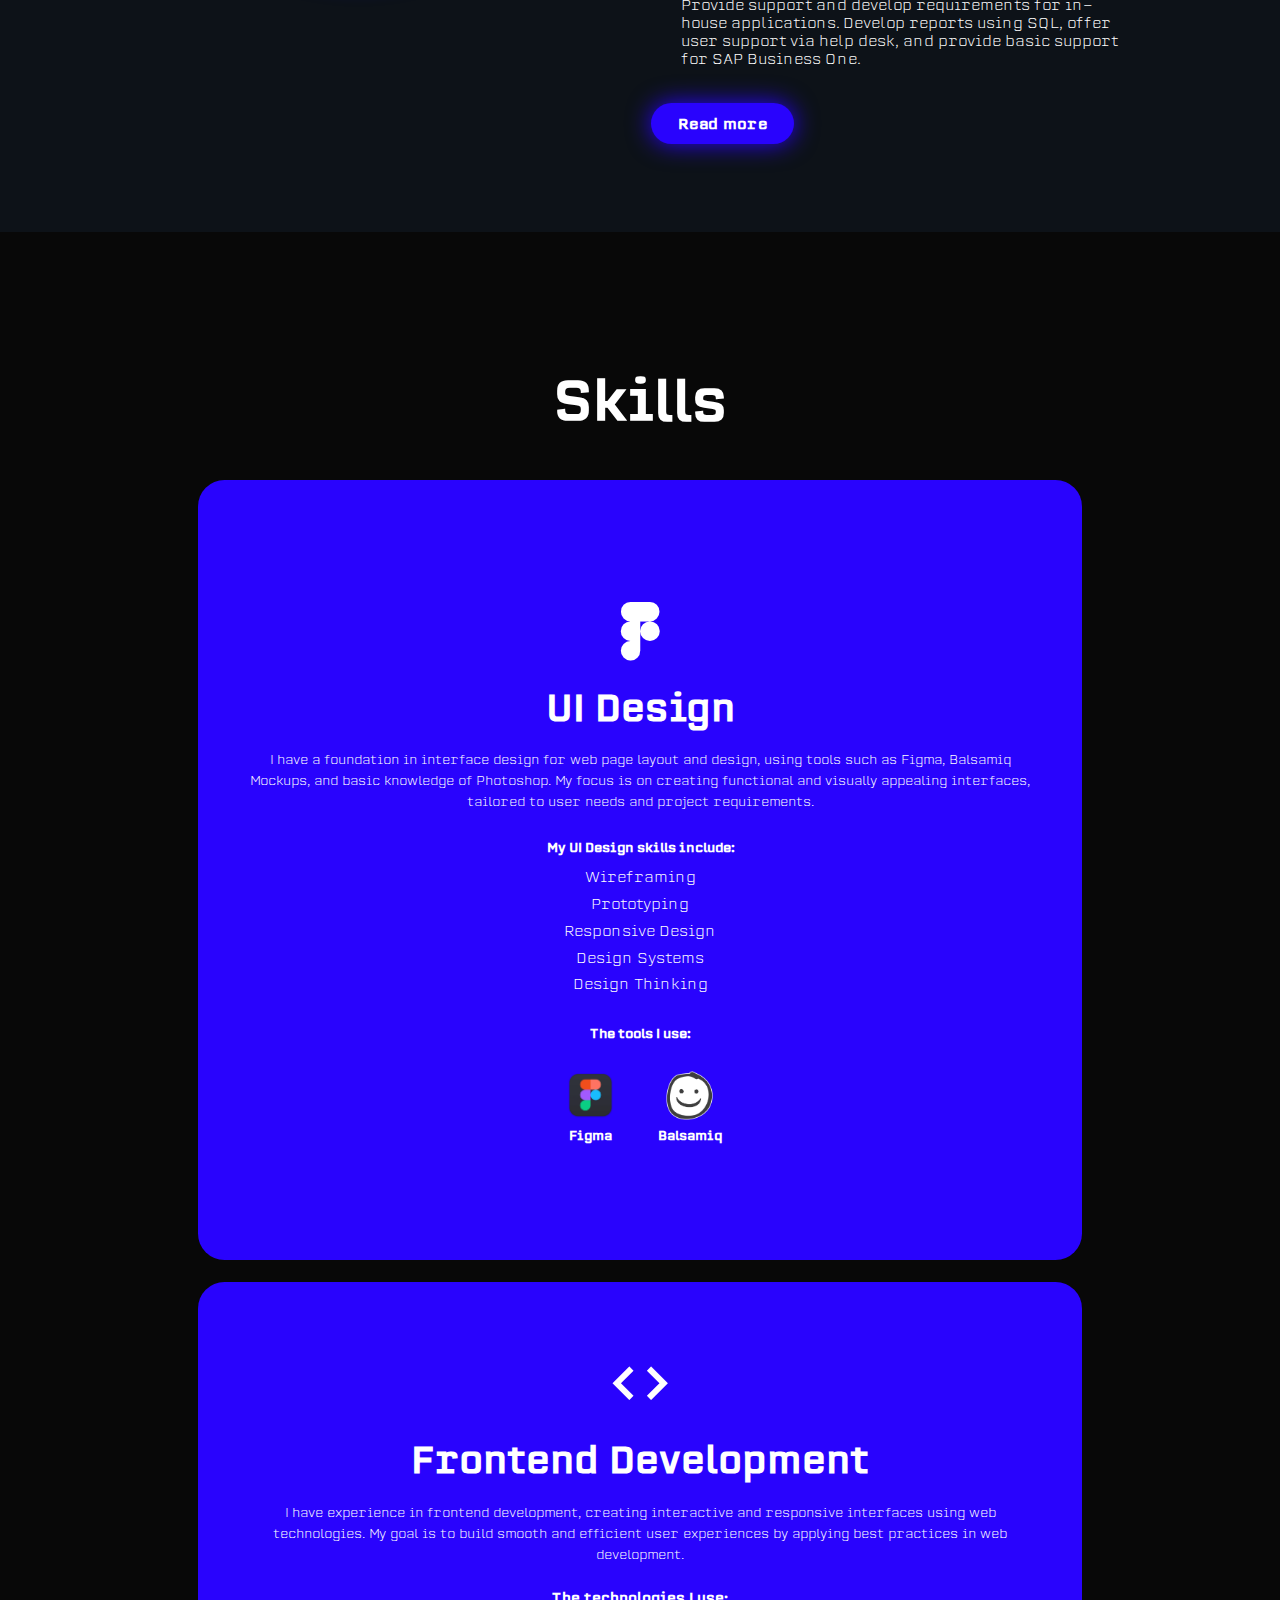
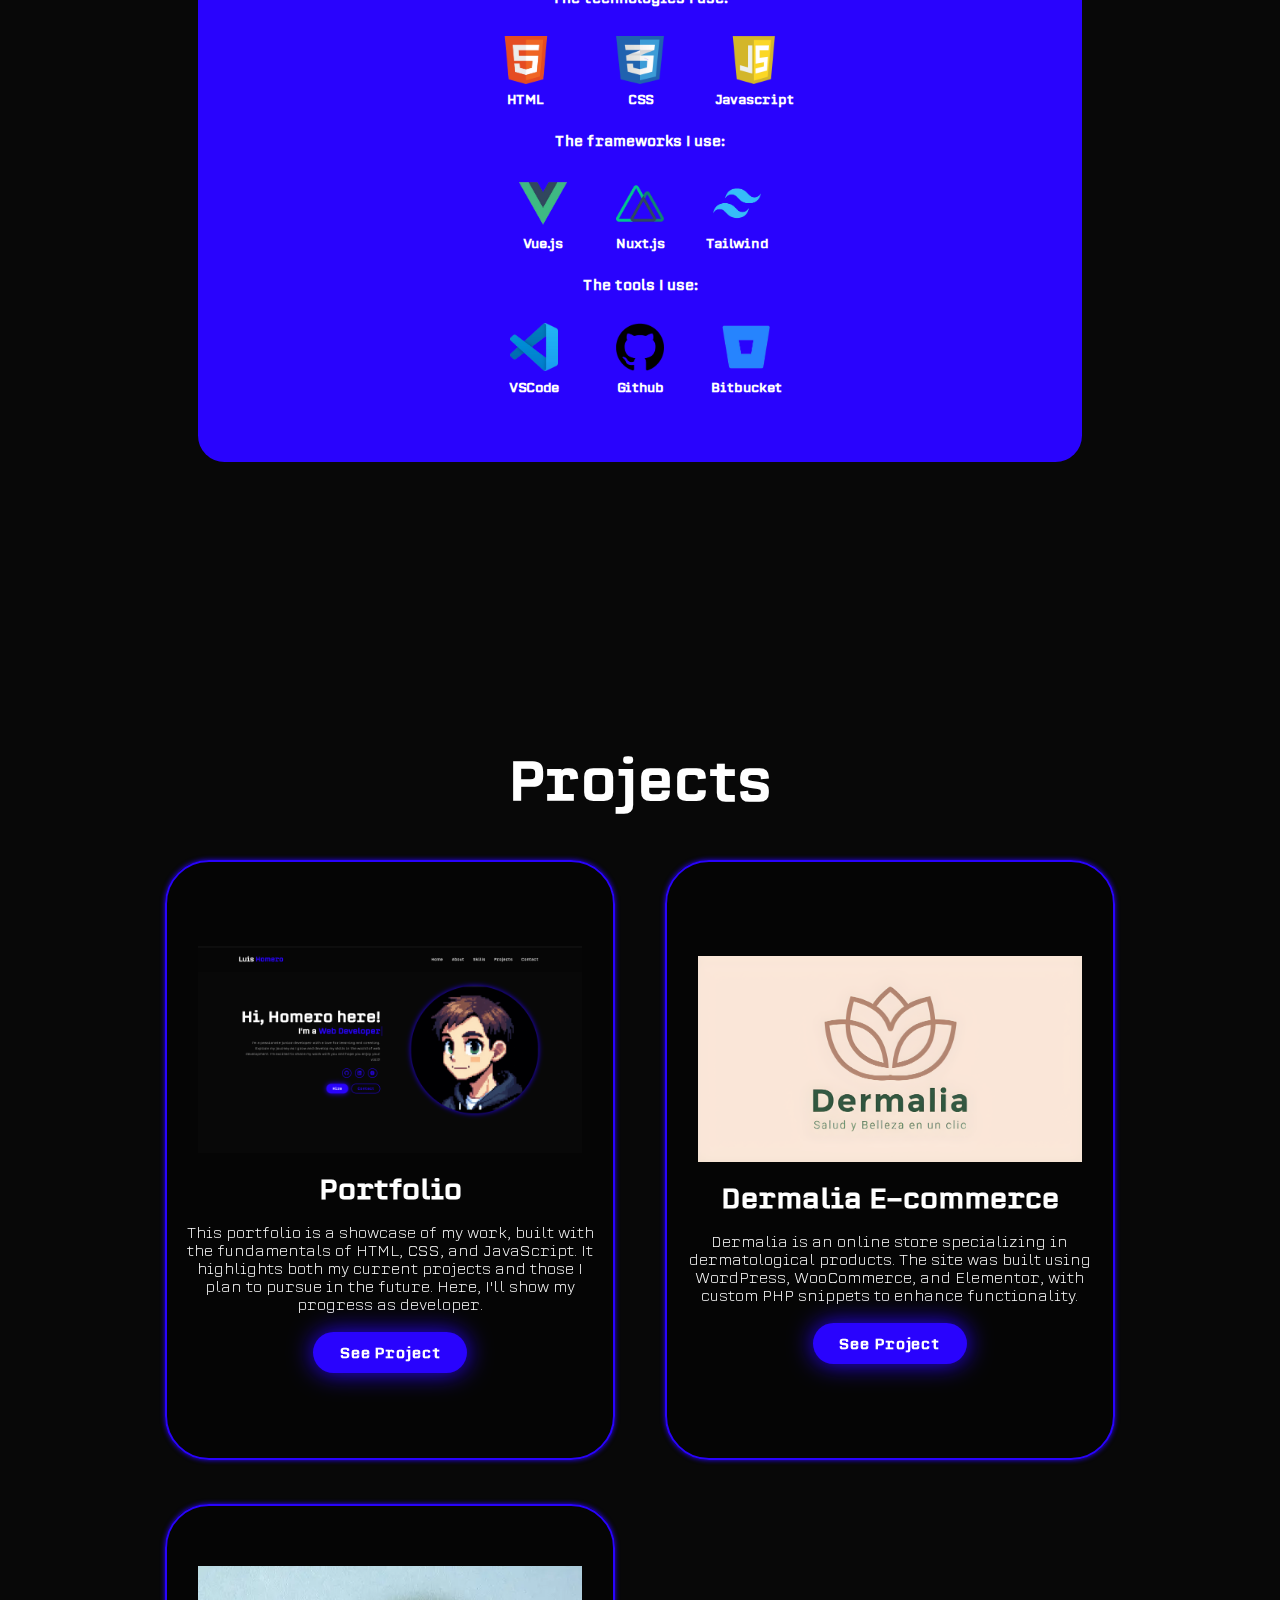
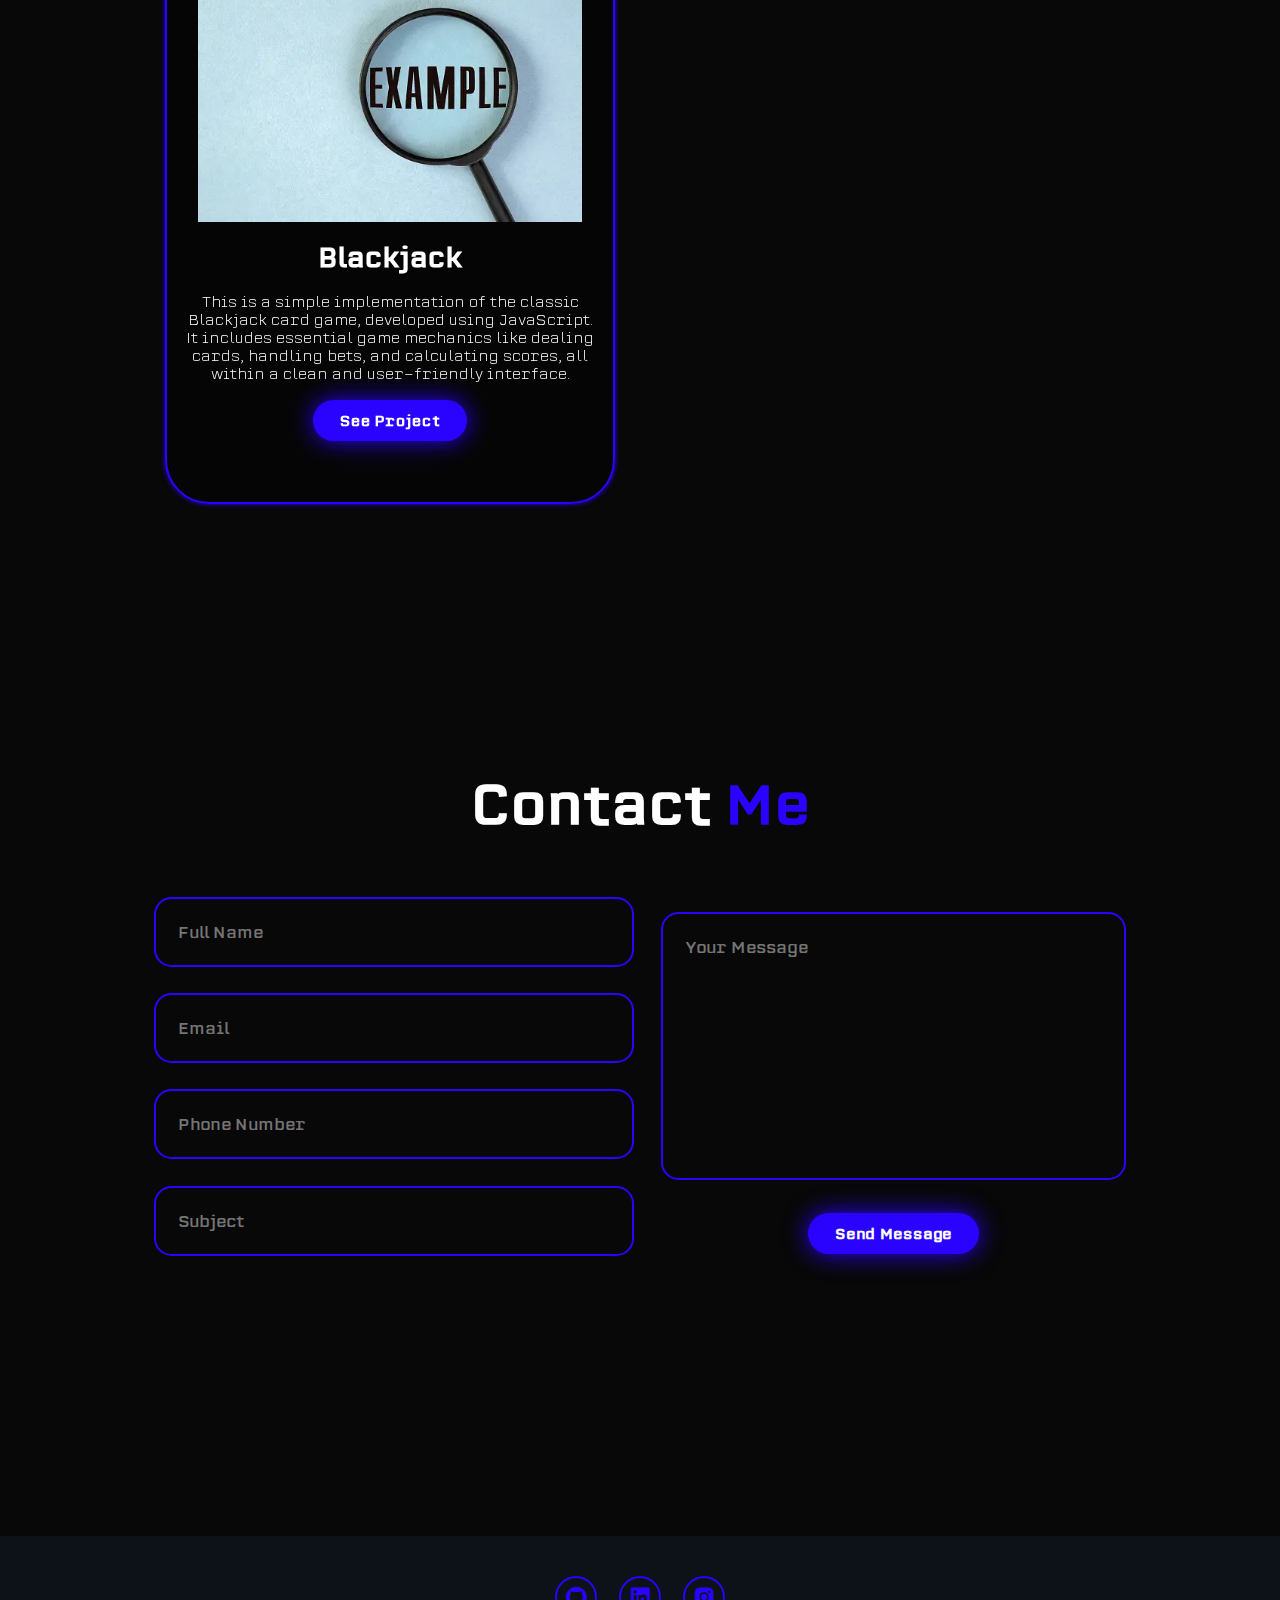
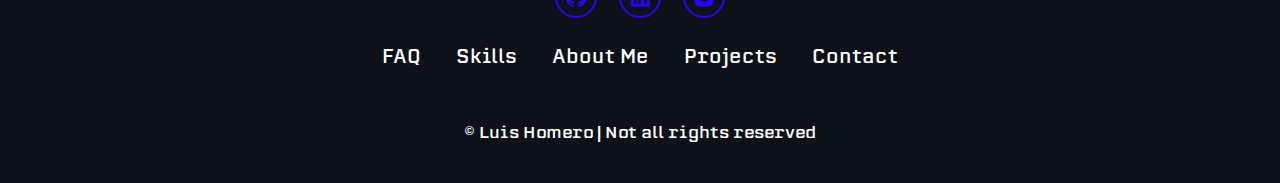
==== commit 7310665a: "Add(projects/dermalia): Add dermalia project" ====
--- a/index.html
+++ b/index.html
@@ -41,9 +41,6 @@
                 <a href="https://www.instagram.com/kyotadev/" target="_blank">
                     <i class="bx bxl-instagram-alt"></i>
                 </a>
-                <!-- <a href="#">
-                    <i class="bx bxl-twitter"></i>
-                </a> -->
             </div>
             <div class="btn-group">
                 <a href="#" class="btn">Hire</a>
@@ -86,7 +83,7 @@
                     <p>Provide support and develop requirements for in-house applications. Develop reports using SQL, offer user support via help desk, and provide basic support for SAP Business One.</p>
                 </div>
             </div>
-            <a href="#" class="btn">
+            <a href="about.html" class="btn">
                 Read more
             </a>
         </div>
@@ -260,9 +257,9 @@
                     It highlights both my current projects and those I plan to pursue in the future. 
                     Here, I'll show my progress as developer.
                 </p>
-                <div class="btn">
+                <a href="pages/projects/portfolio.html" class="btn">
                     See Project
-                </div>
+                </a>
             </div>
             <div class="project-card">
                 <img src="assets/images/projects/dermalia.png" alt="project">
@@ -270,18 +267,15 @@
                 <p>
                     Dermalia is an online store specializing in dermatological products. The site was built using WordPress, WooCommerce, and Elementor, with custom PHP snippets to enhance functionality.
                 </p>
-                <div class="btn">
+                <a href="pages/projects/dermalia.html" class="btn">
                     See Project
-                </div>
+                </a>
             </div>
             <div class="project-card">
                 <img src="assets/images/example.webp" alt="project">
-                <h3>Project 3</h3>
+                <h3>Blackjack</h3>
                 <p>
-                    Lorem ipsum dolor sit, amet consectetur adipisicing elit. 
-                    Numquam officia earum sequi amet autem, minima illo aliquam 
-                    quas consequuntur sapiente expedita quo incidunt cum officiis 
-                    vitae eveniet, ullam sit impedit?
+                    This is a simple implementation of the classic Blackjack card game, developed using JavaScript. It includes essential game mechanics like dealing cards, handling bets, and calculating scores, all within a clean and user-friendly interface.
                 </p>
                 <div class="btn">
                     See Project
@@ -343,13 +337,13 @@
 
     <footer class="footer">
         <div class="social">
-            <a href="https://github.com/KyotaDev">
+            <a target="_blank" href="https://github.com/KyotaDev">
                 <i class="bx bxl-github"></i>
             </a>
-            <a href="https://www.linkedin.com/in/luis-homero-zegarra-fern%C3%A1ndez-031a41200/">
+            <a target="_blank" href="https://www.linkedin.com/in/luis-homero-zegarra-fern%C3%A1ndez-031a41200/">
                 <i class="bx bxl-linkedin-square"></i>
             </a>
-            <a href="https://www.instagram.com/kyotadev/">
+            <a target="_blank" href="https://www.instagram.com/kyotadev/">
                 <i class="bx bxl-instagram-alt"></i>
             </a>
         </div>
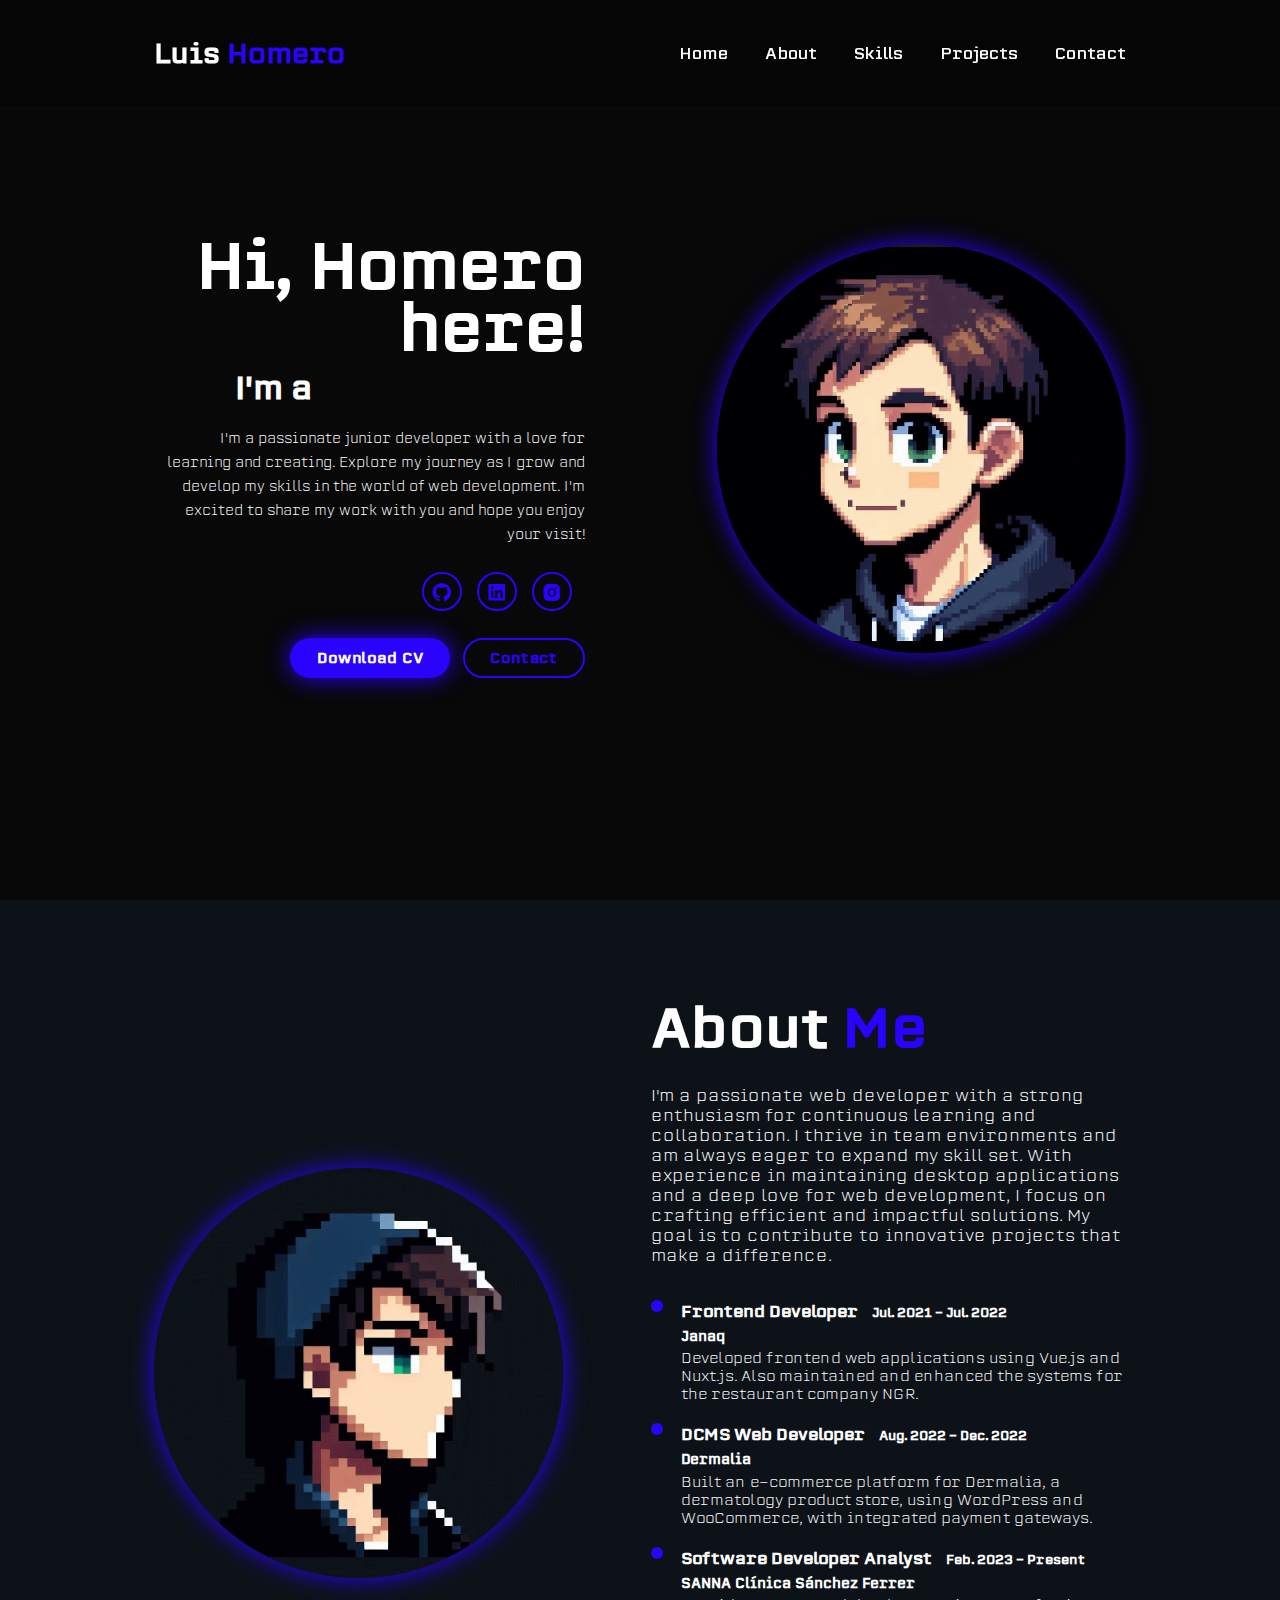
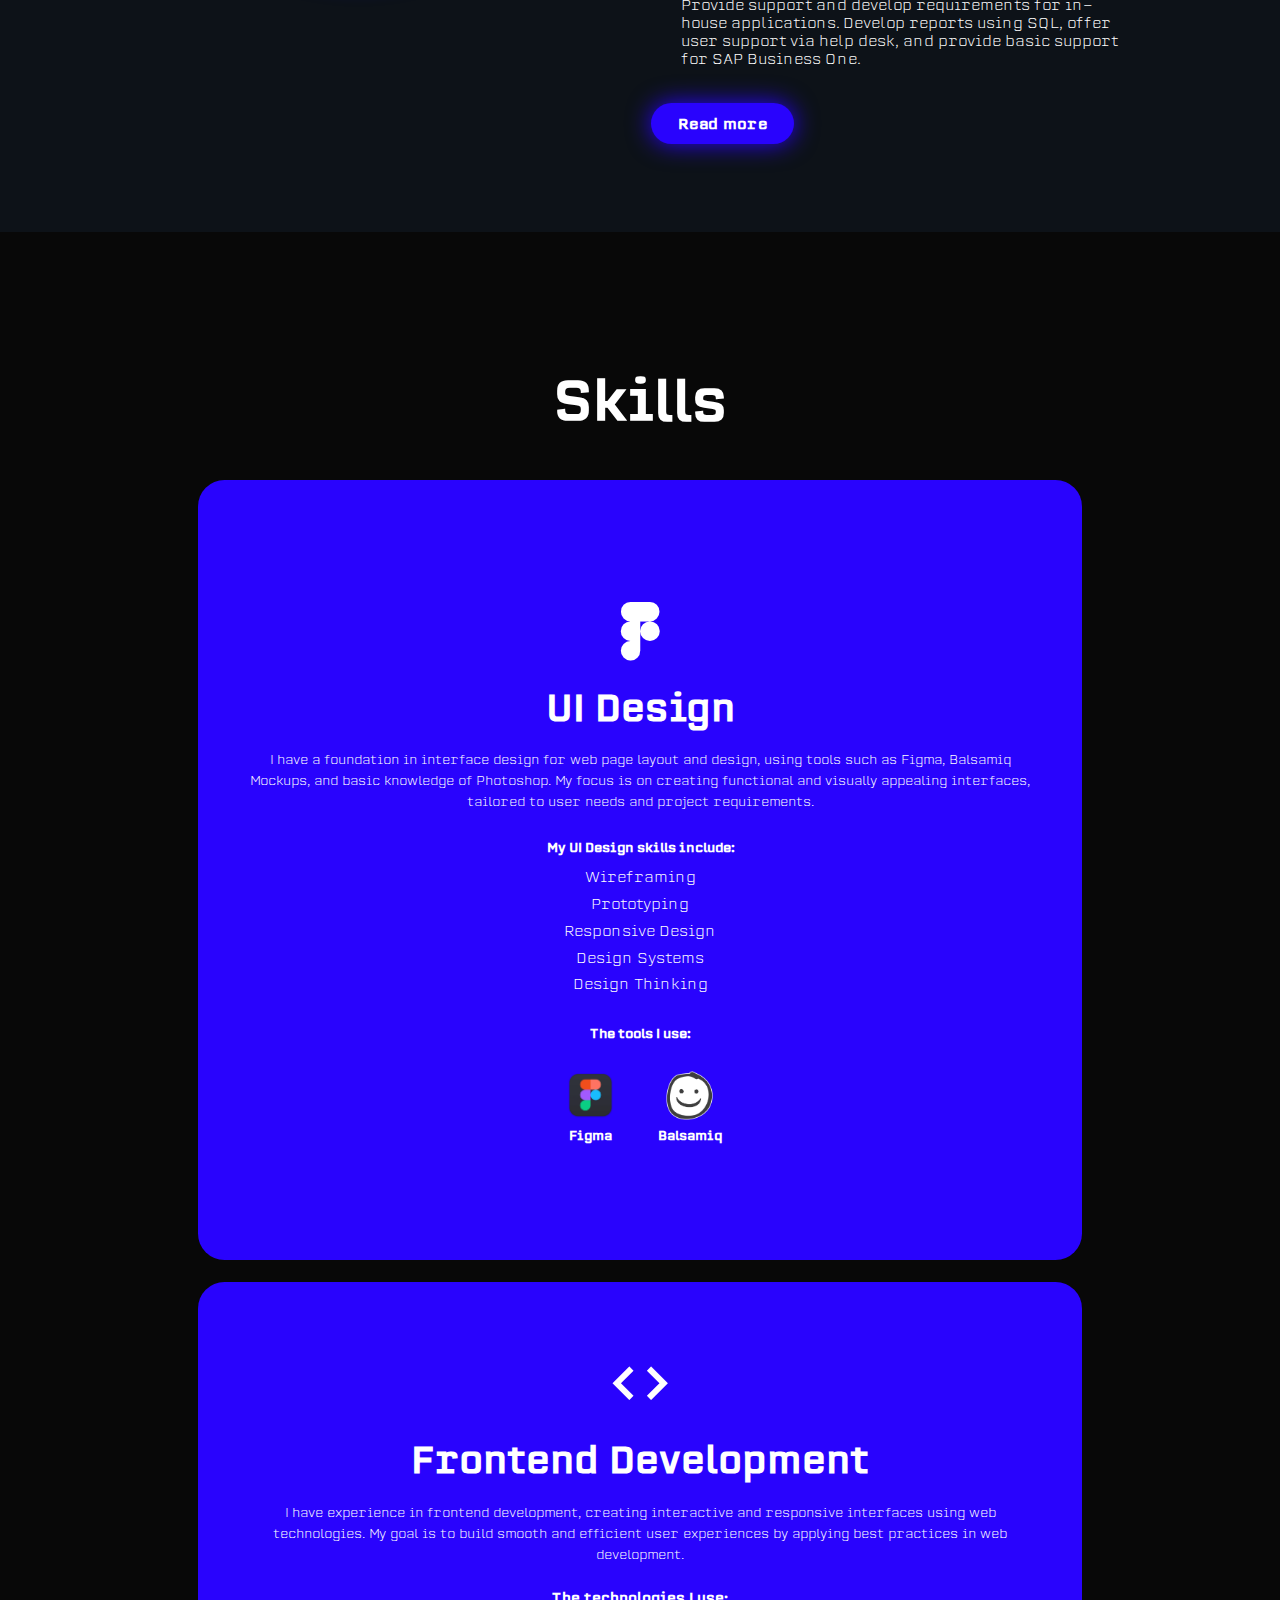
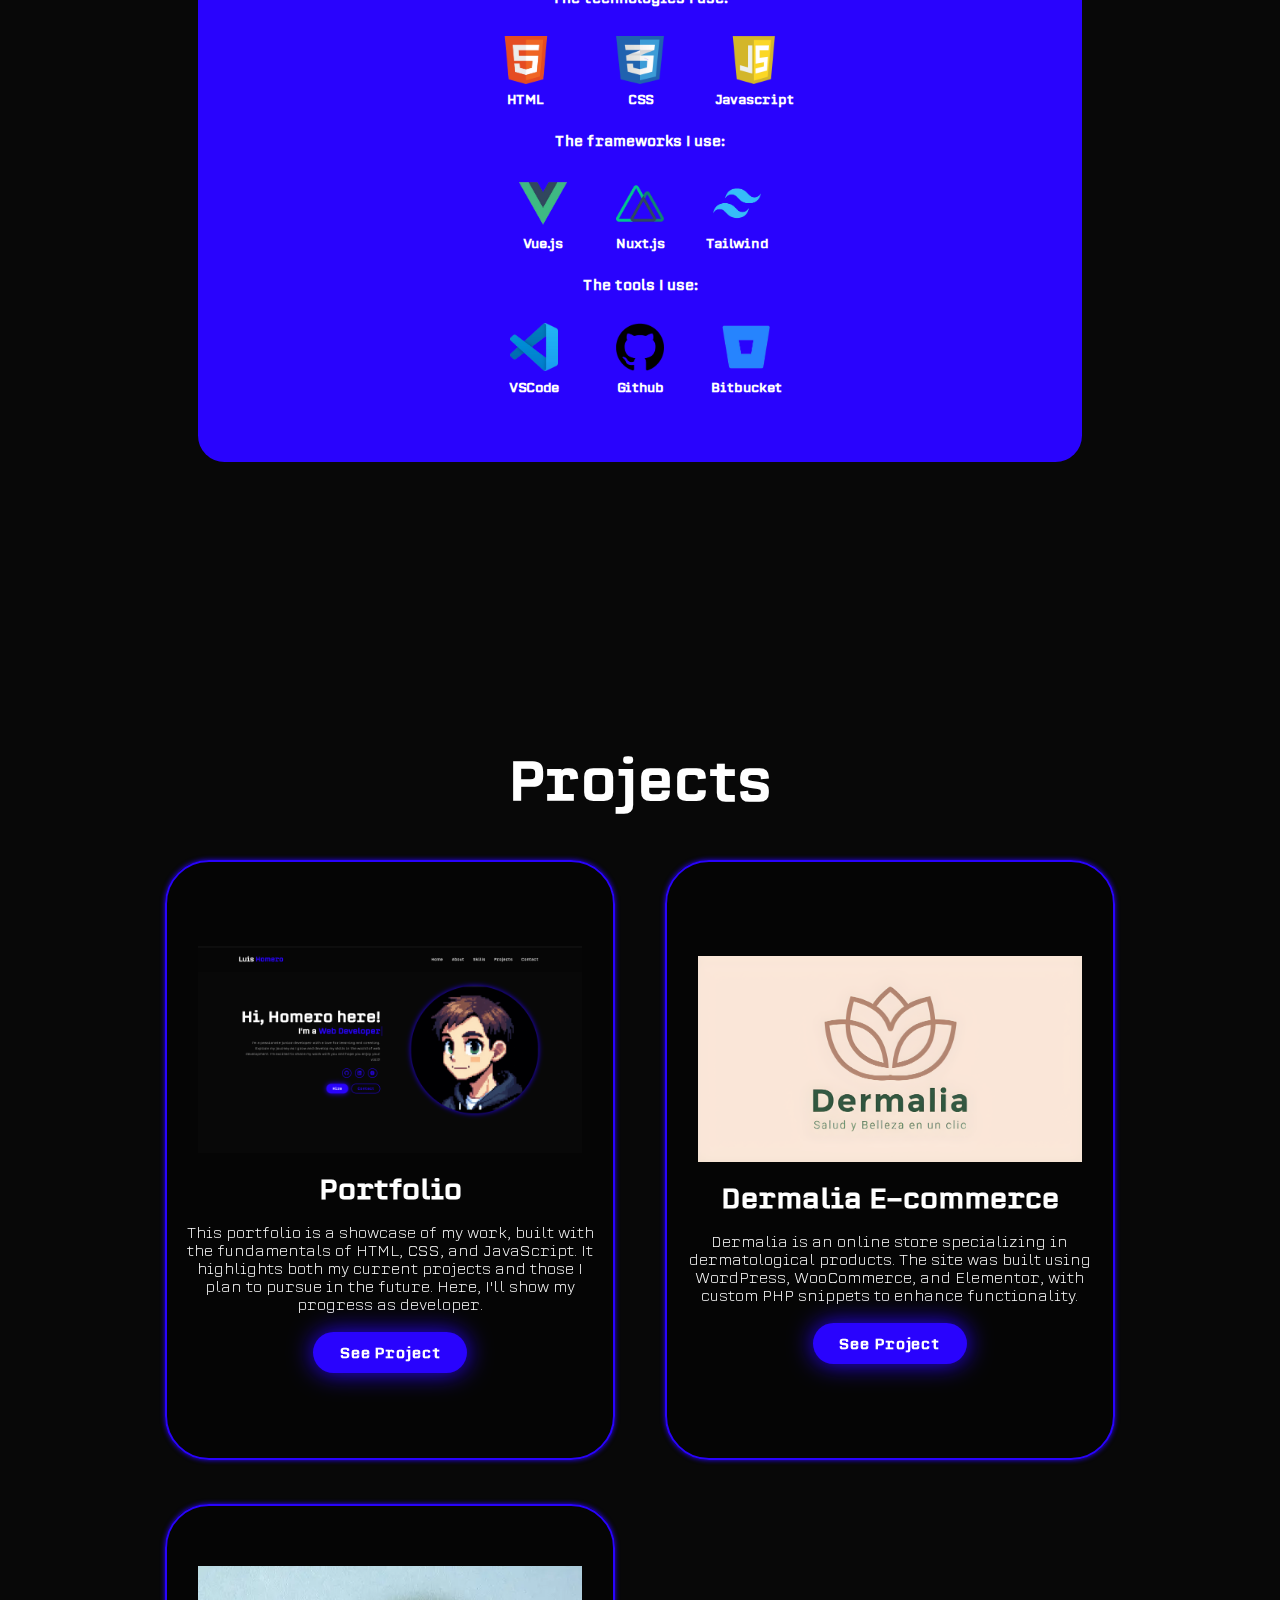
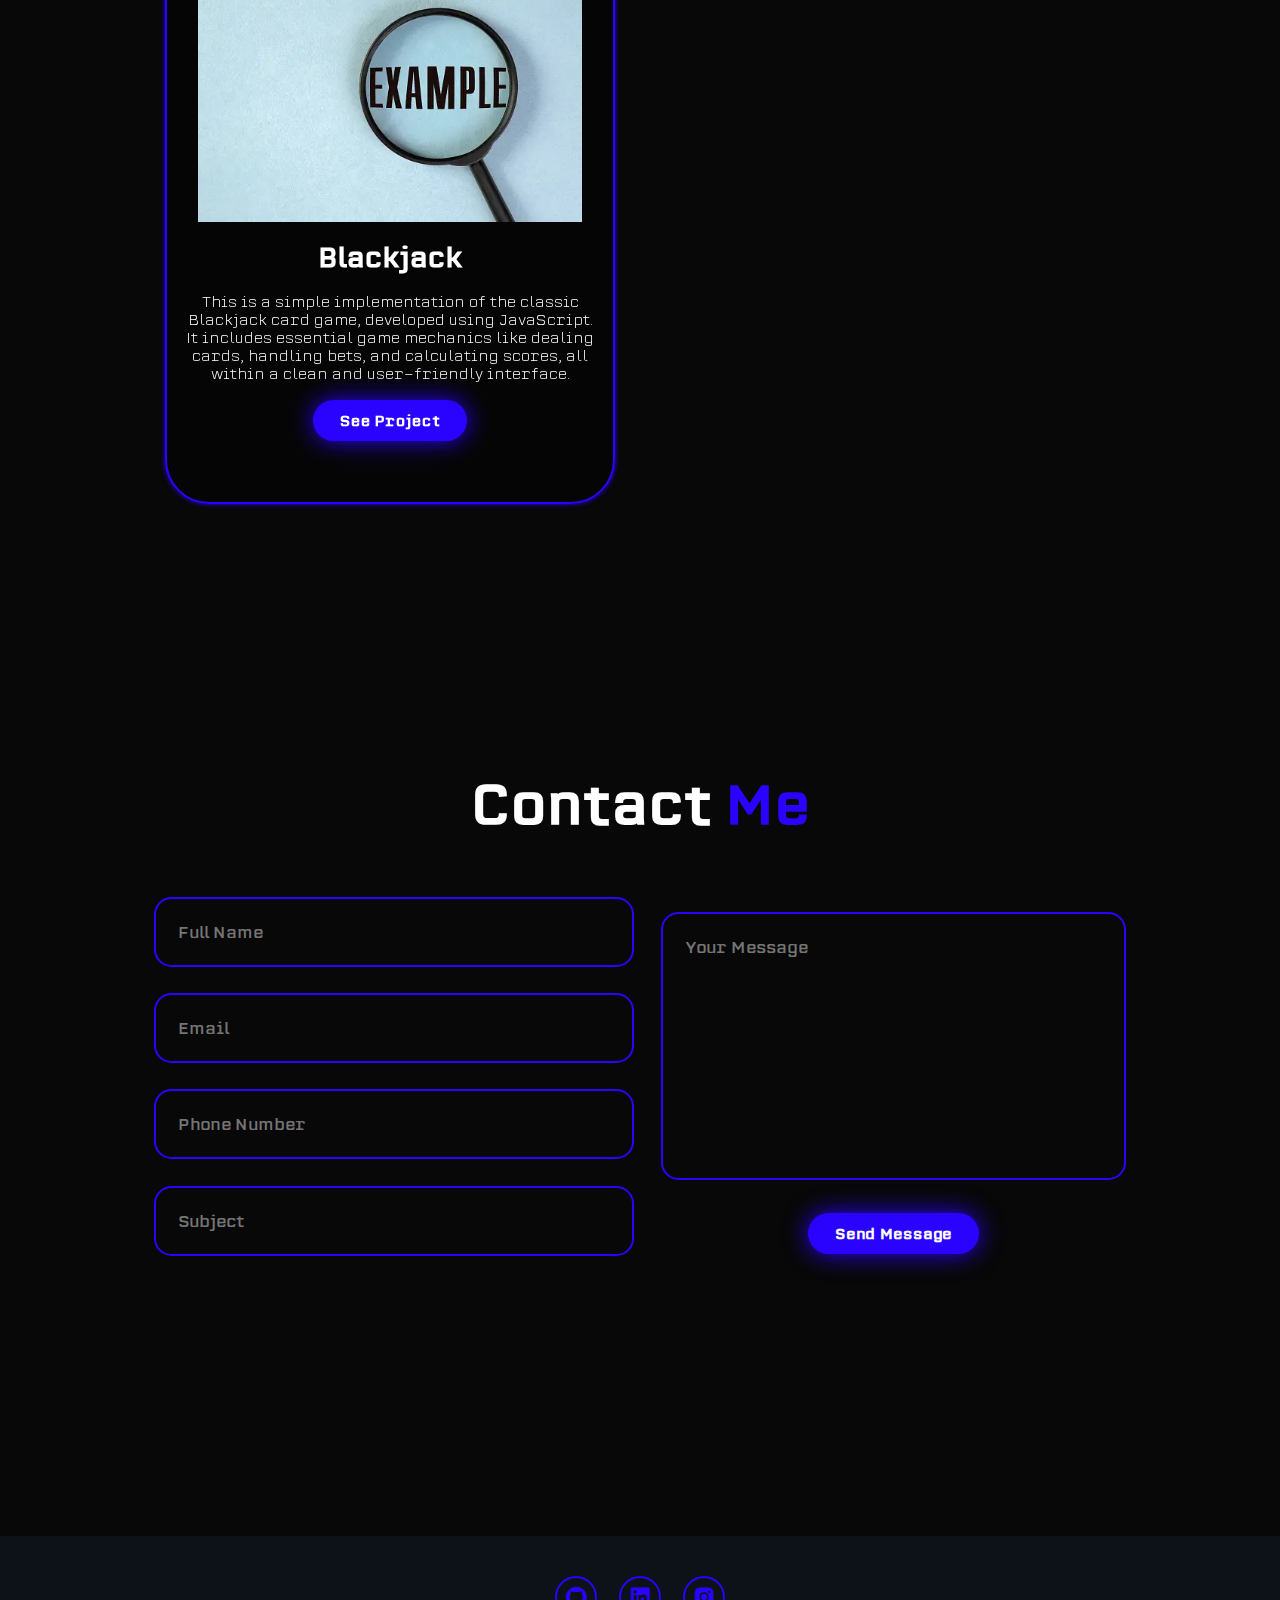
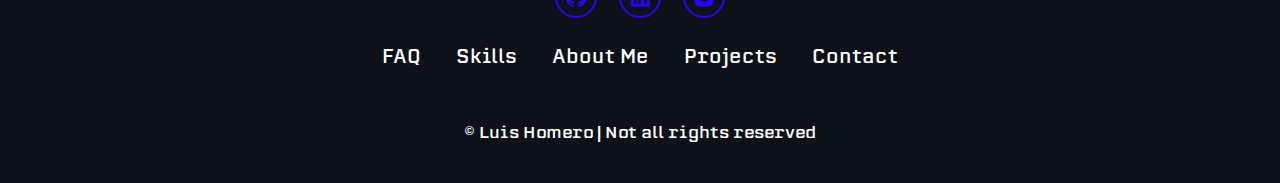
==== commit f1720bc7: "Feat(index): Add files to download CV" ====
--- a/index.html
+++ b/index.html
@@ -43,7 +43,7 @@
                 </a>
             </div>
             <div class="btn-group">
-                <a href="#" class="btn">Hire</a>
+                <a href="/assets/files/CV - Luis Homero (English).pdf" class="btn" download>Download CV</a>
                 <a href="#contact" class="btn">Contact</a>
             </div>
         </div>
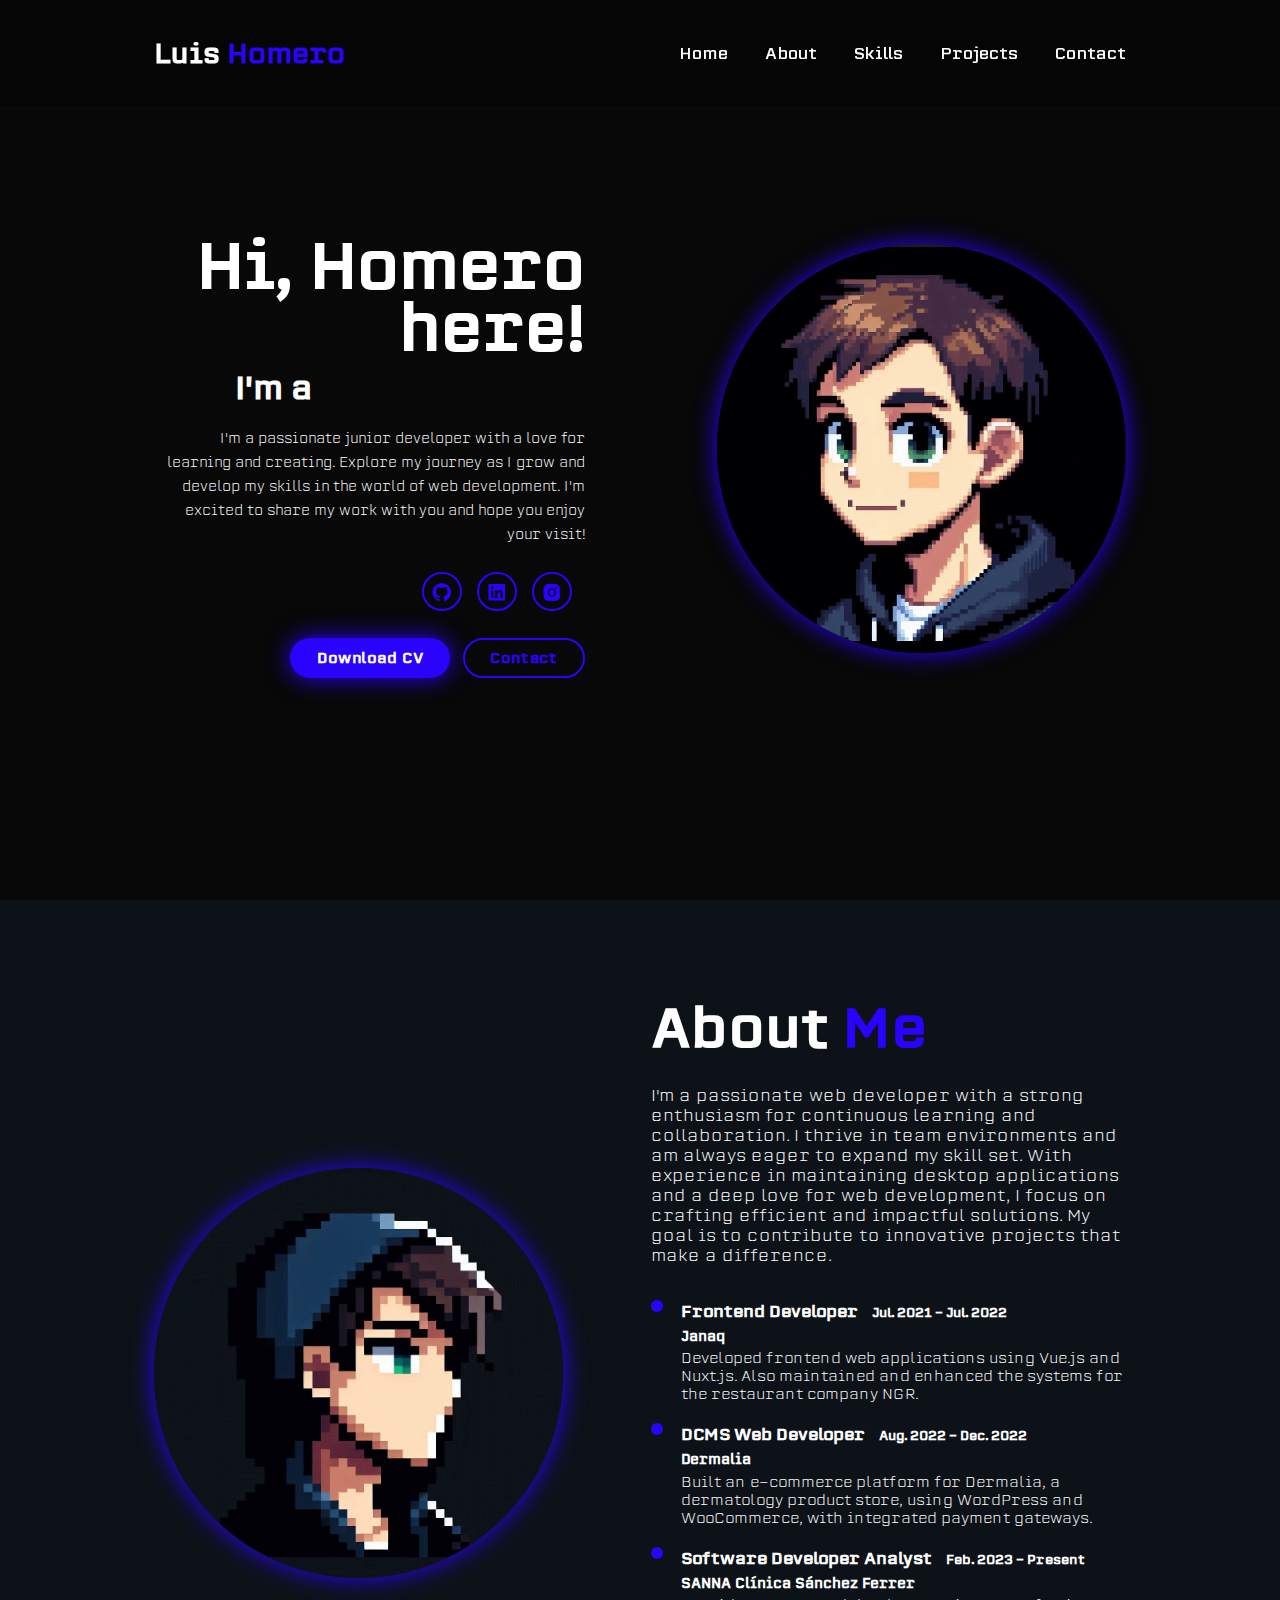
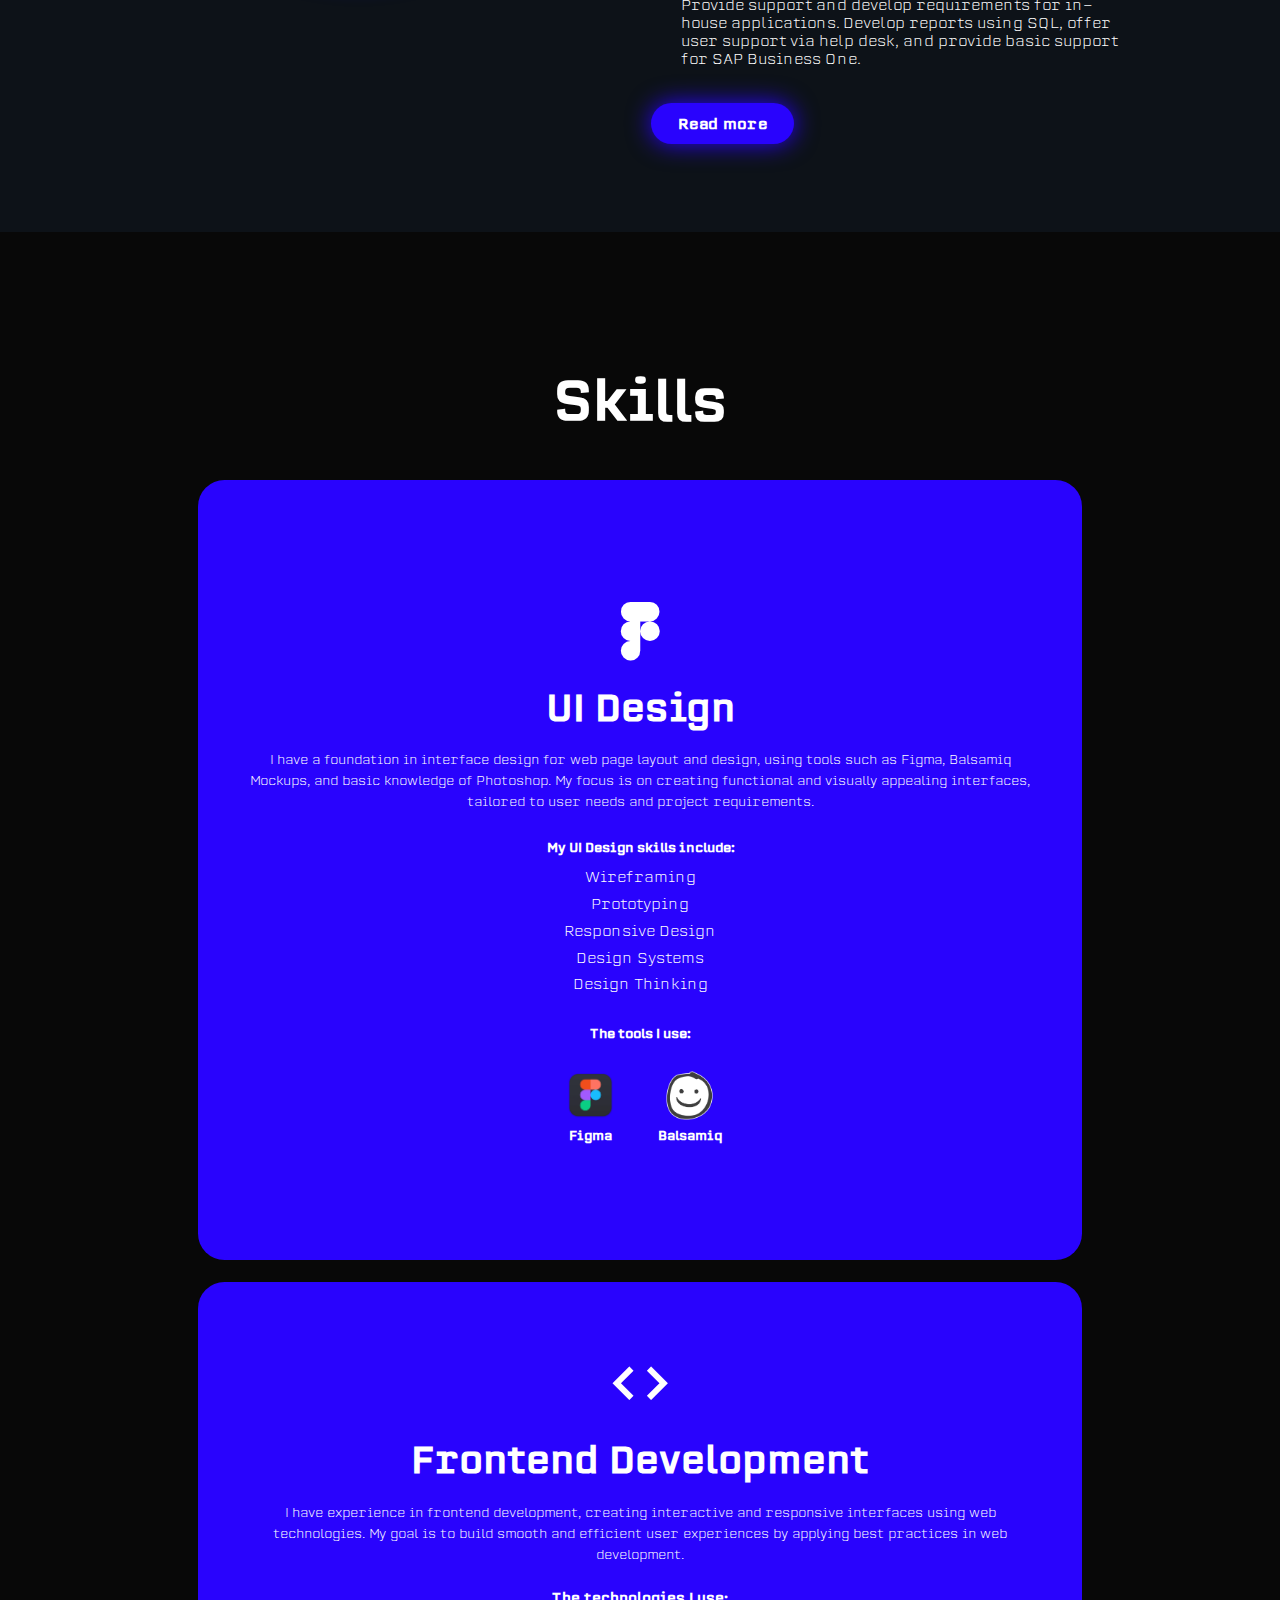
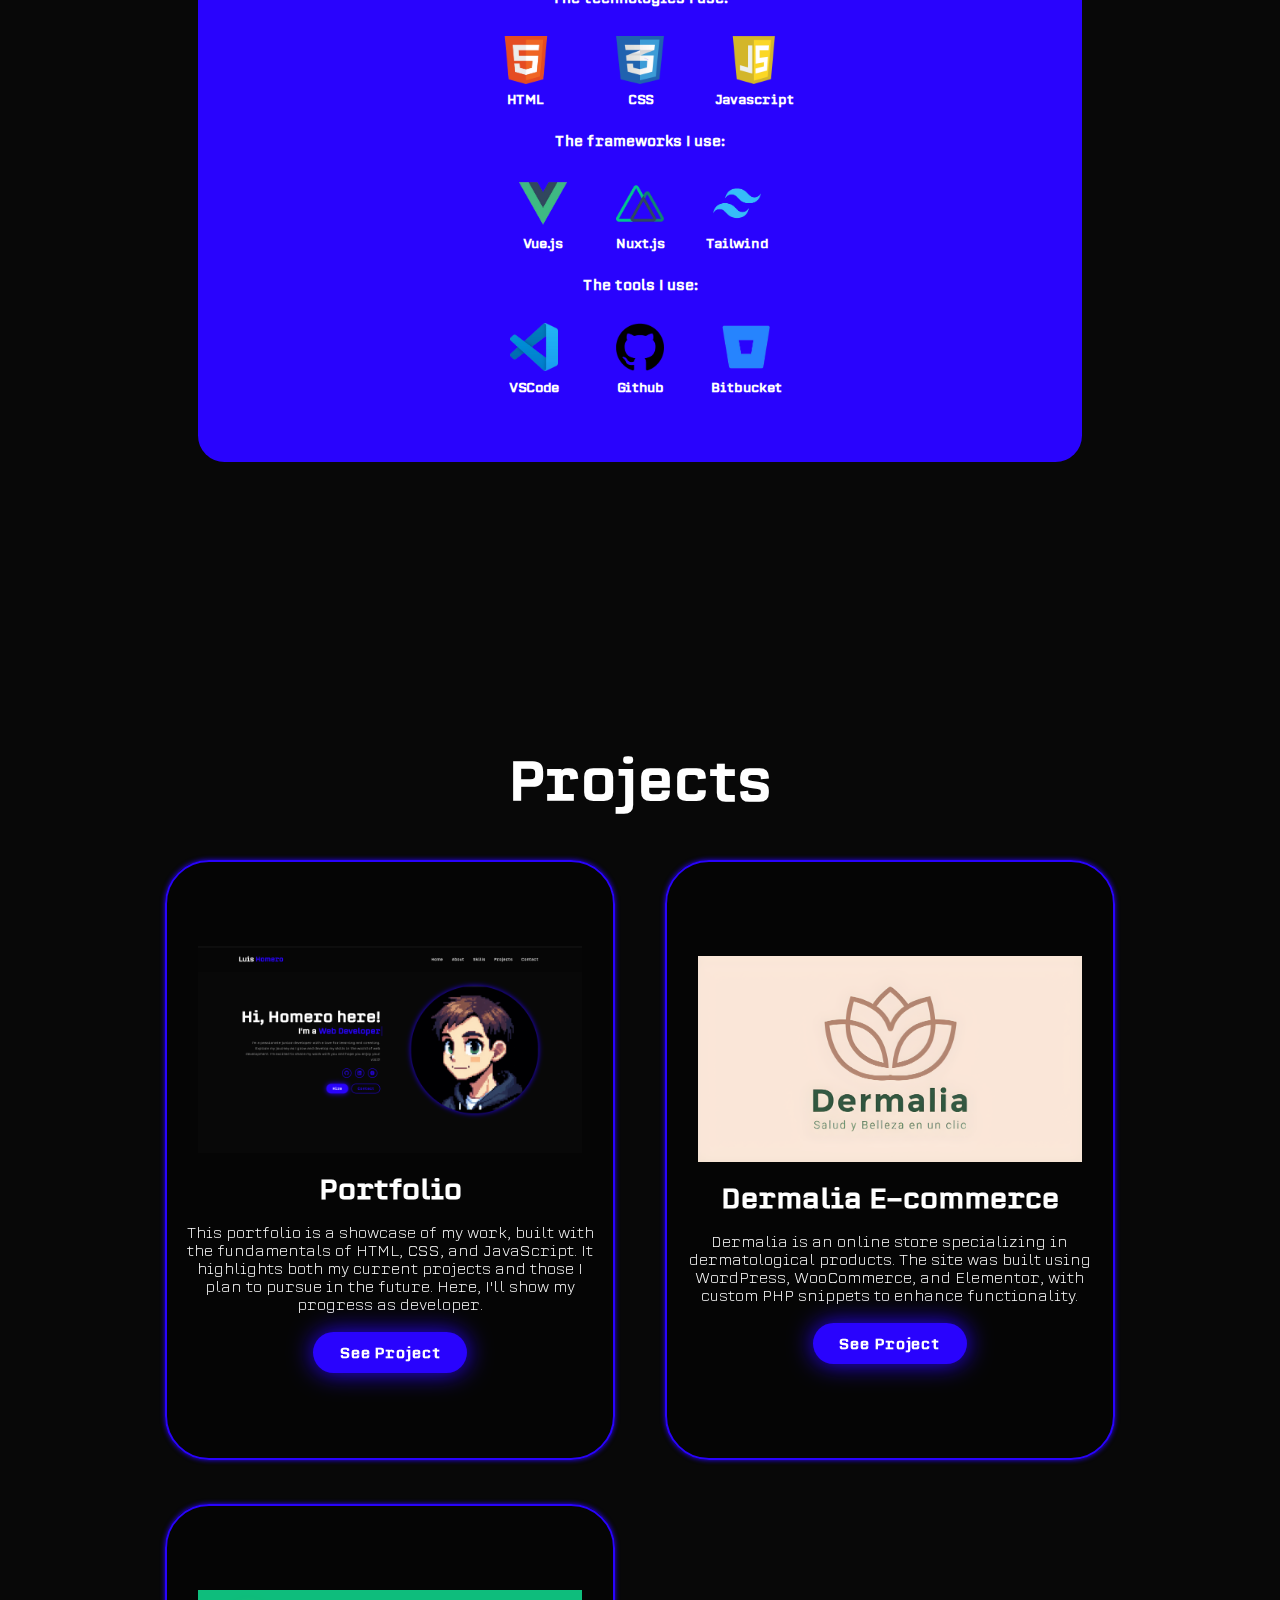
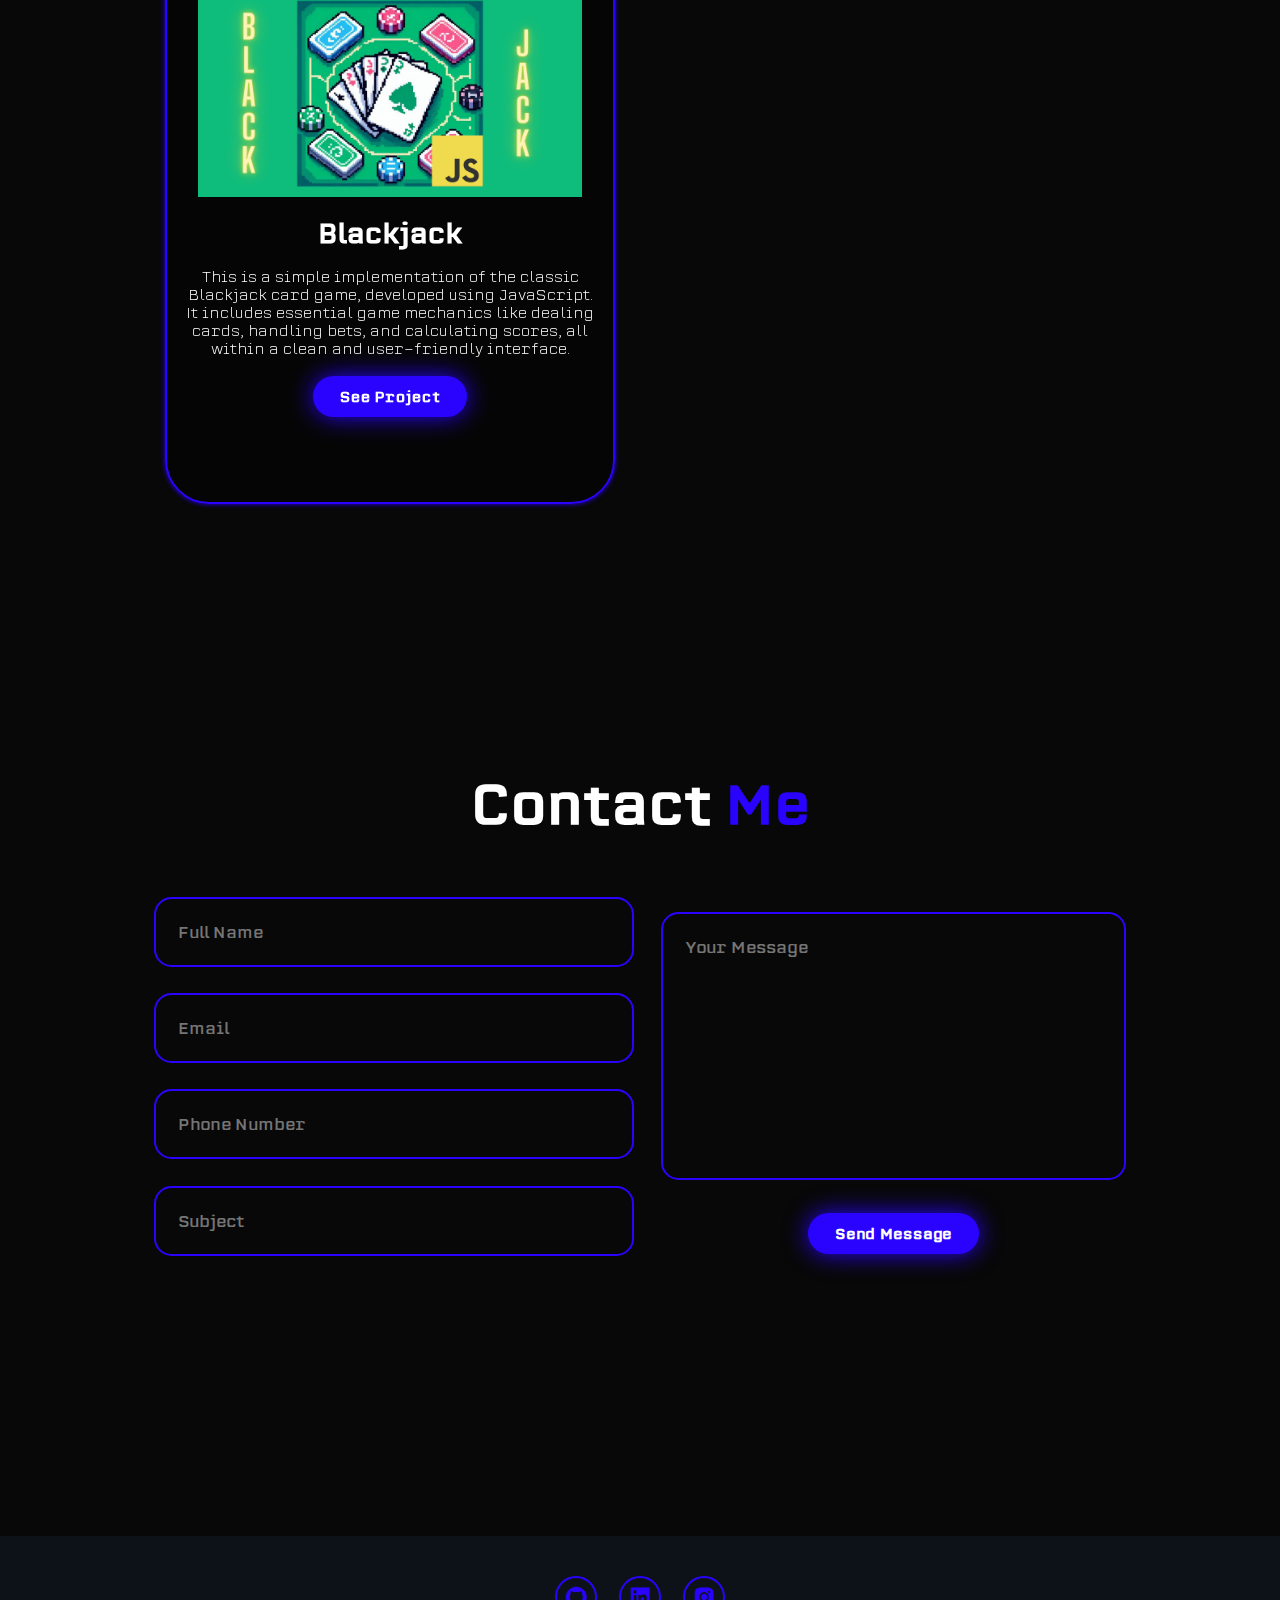
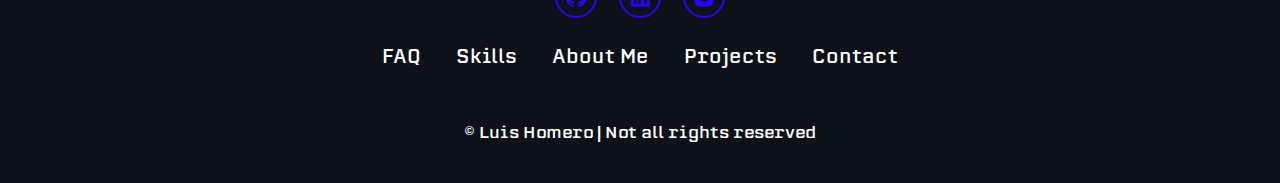
==== commit abc978e2: "Feat(index): Add Blackjack cover project" ====
--- a/index.html
+++ b/index.html
@@ -272,7 +272,7 @@
                 </a>
             </div>
             <div class="project-card">
-                <img src="assets/images/example.webp" alt="project">
+                <img src="assets/images/projects/blackjack.png" alt="project">
                 <h3>Blackjack</h3>
                 <p>
                     This is a simple implementation of the classic Blackjack card game, developed using JavaScript. It includes essential game mechanics like dealing cards, handling bets, and calculating scores, all within a clean and user-friendly interface.
--- a/css/main.css
+++ b/css/main.css
@@ -819,6 +819,10 @@
         width: 56vw;
         margin: 1rem 0;
     }
+    .btn{
+        padding: 1rem 2.5rem;
+        font-size: 1.4rem;
+    }
     .about img {
         width: 64vw;
     }
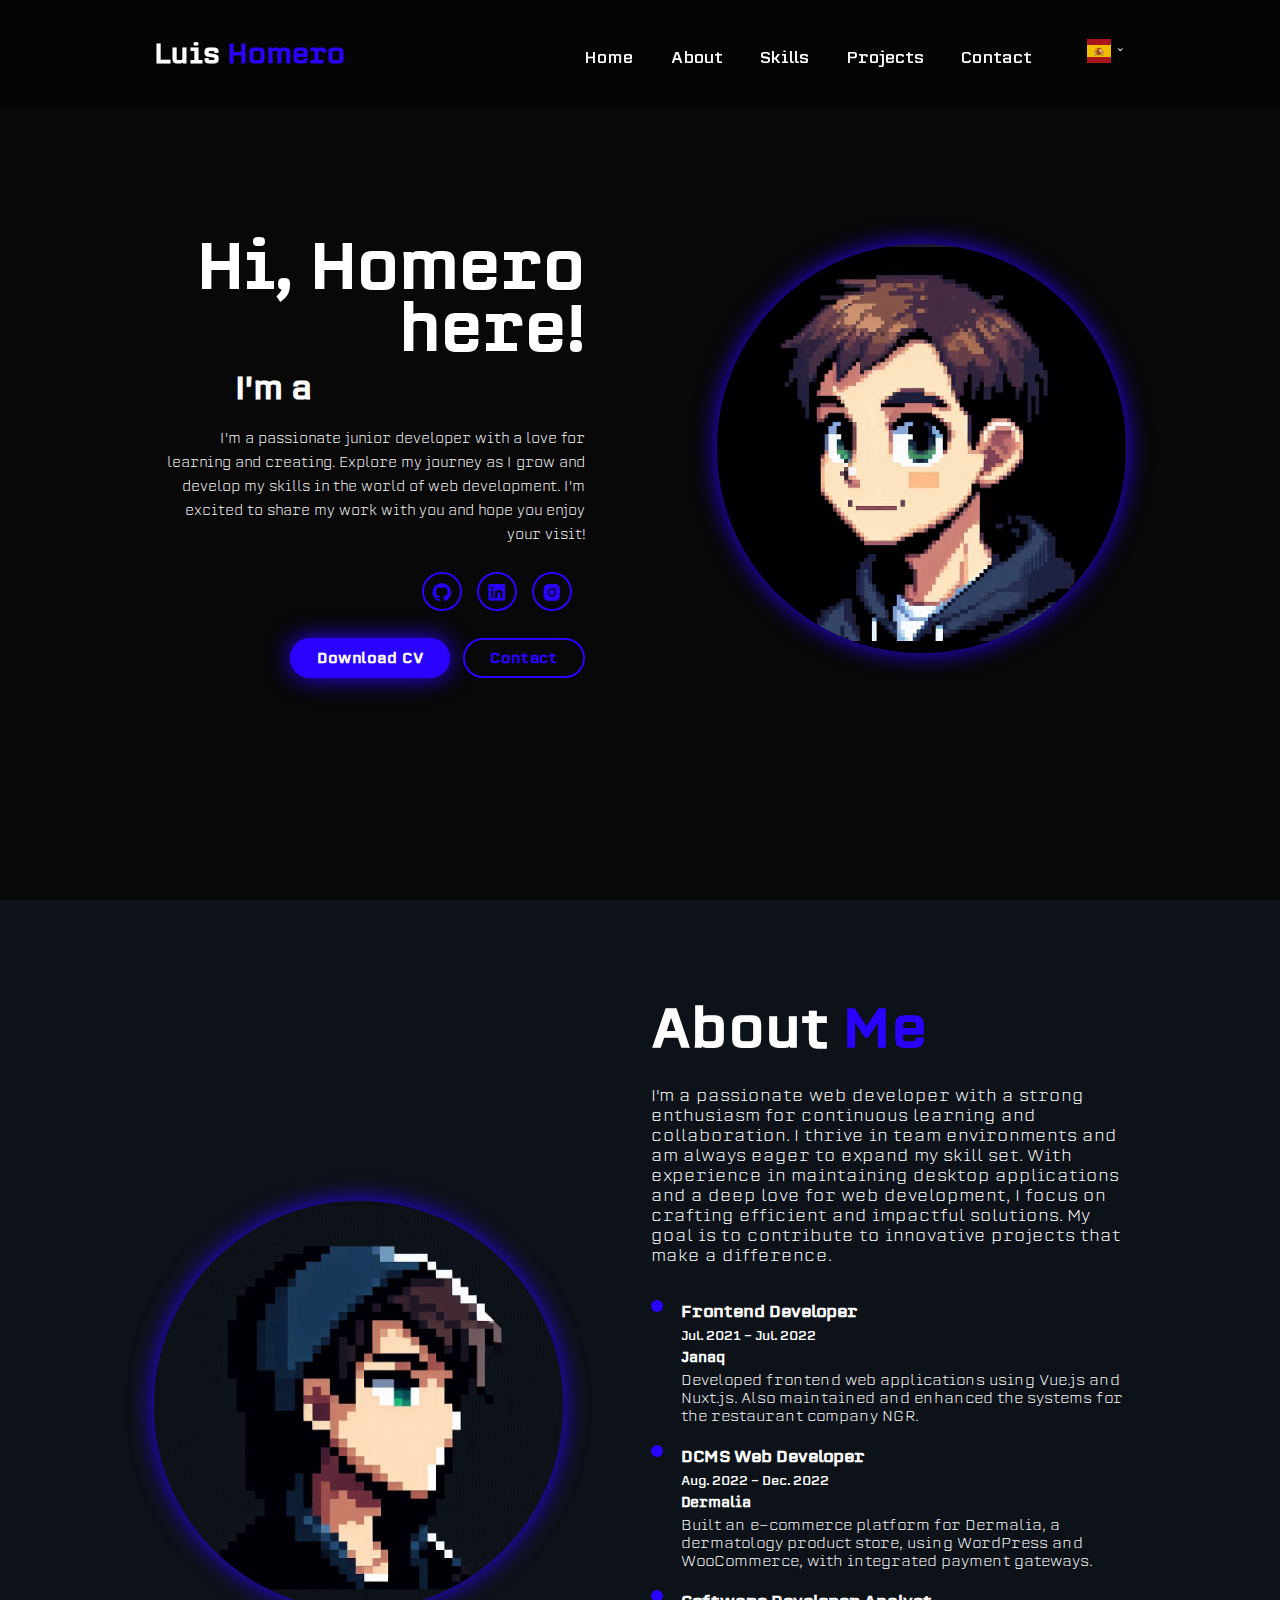
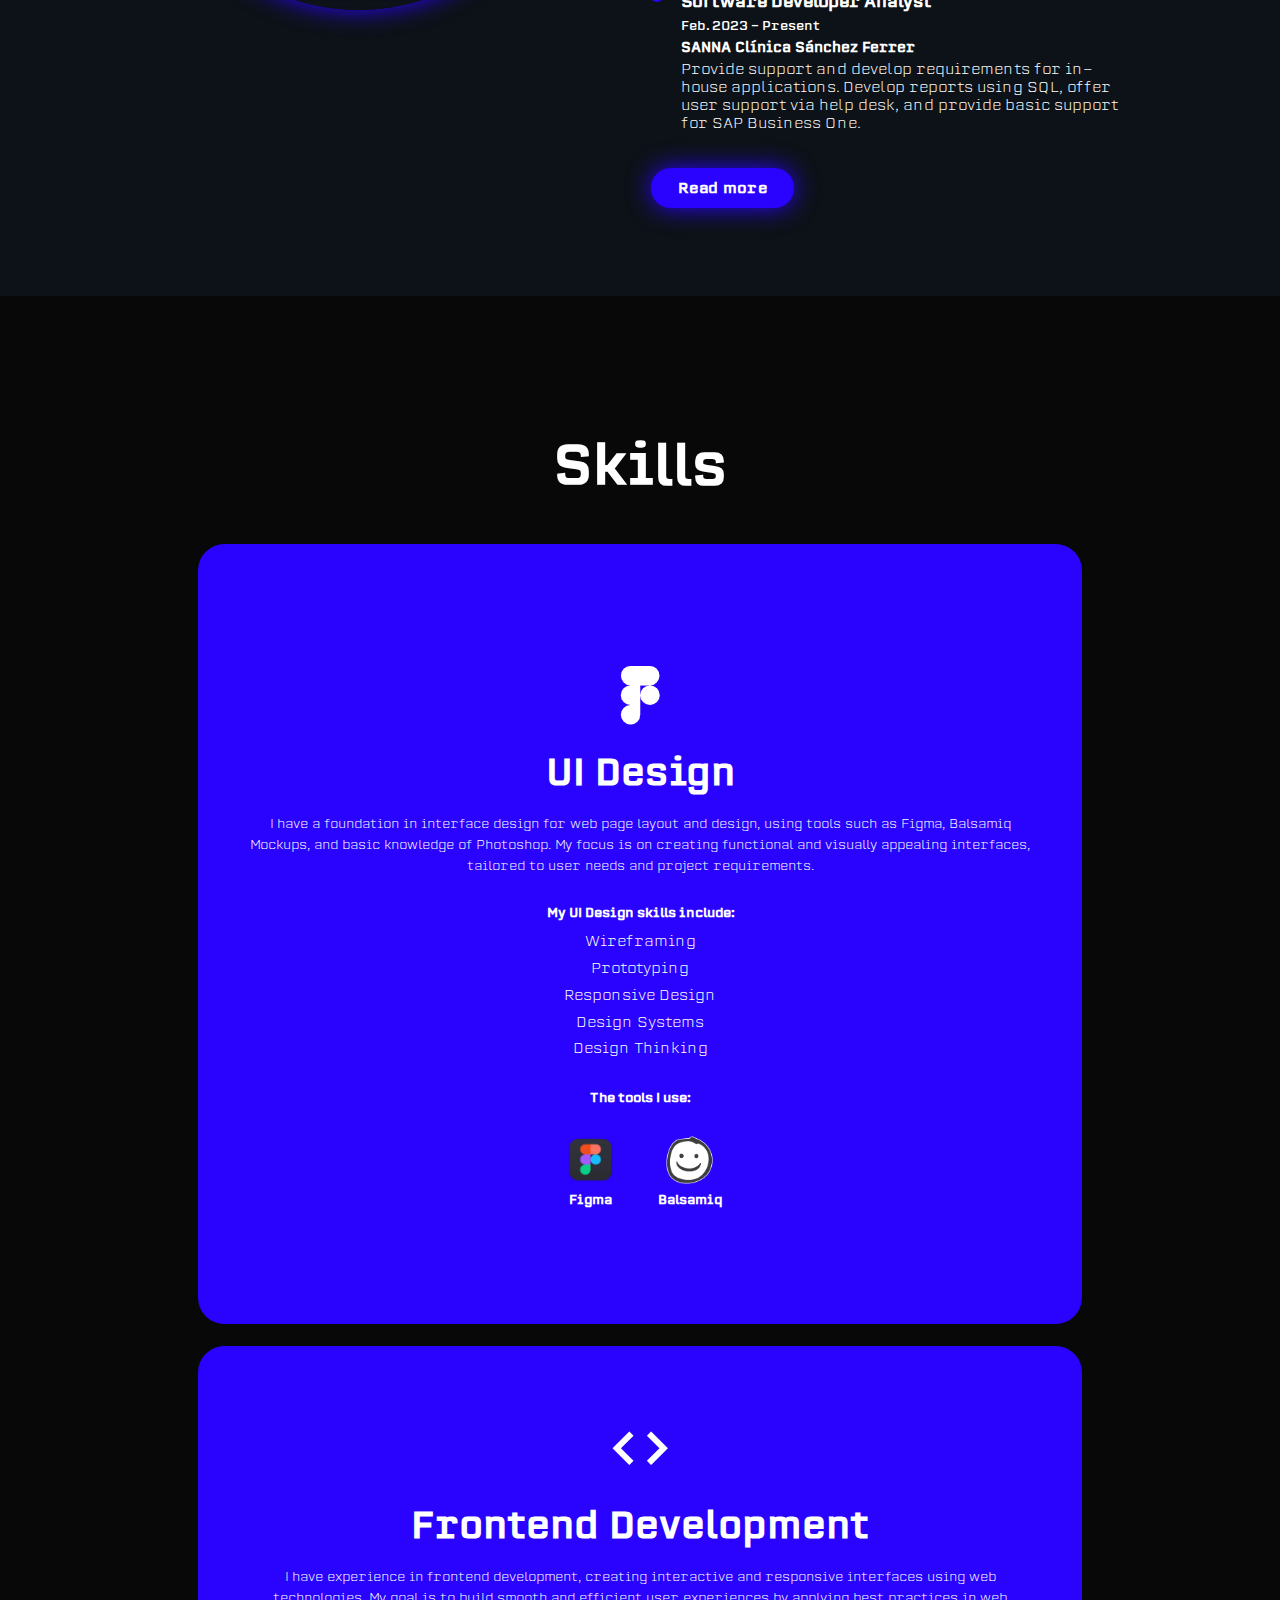
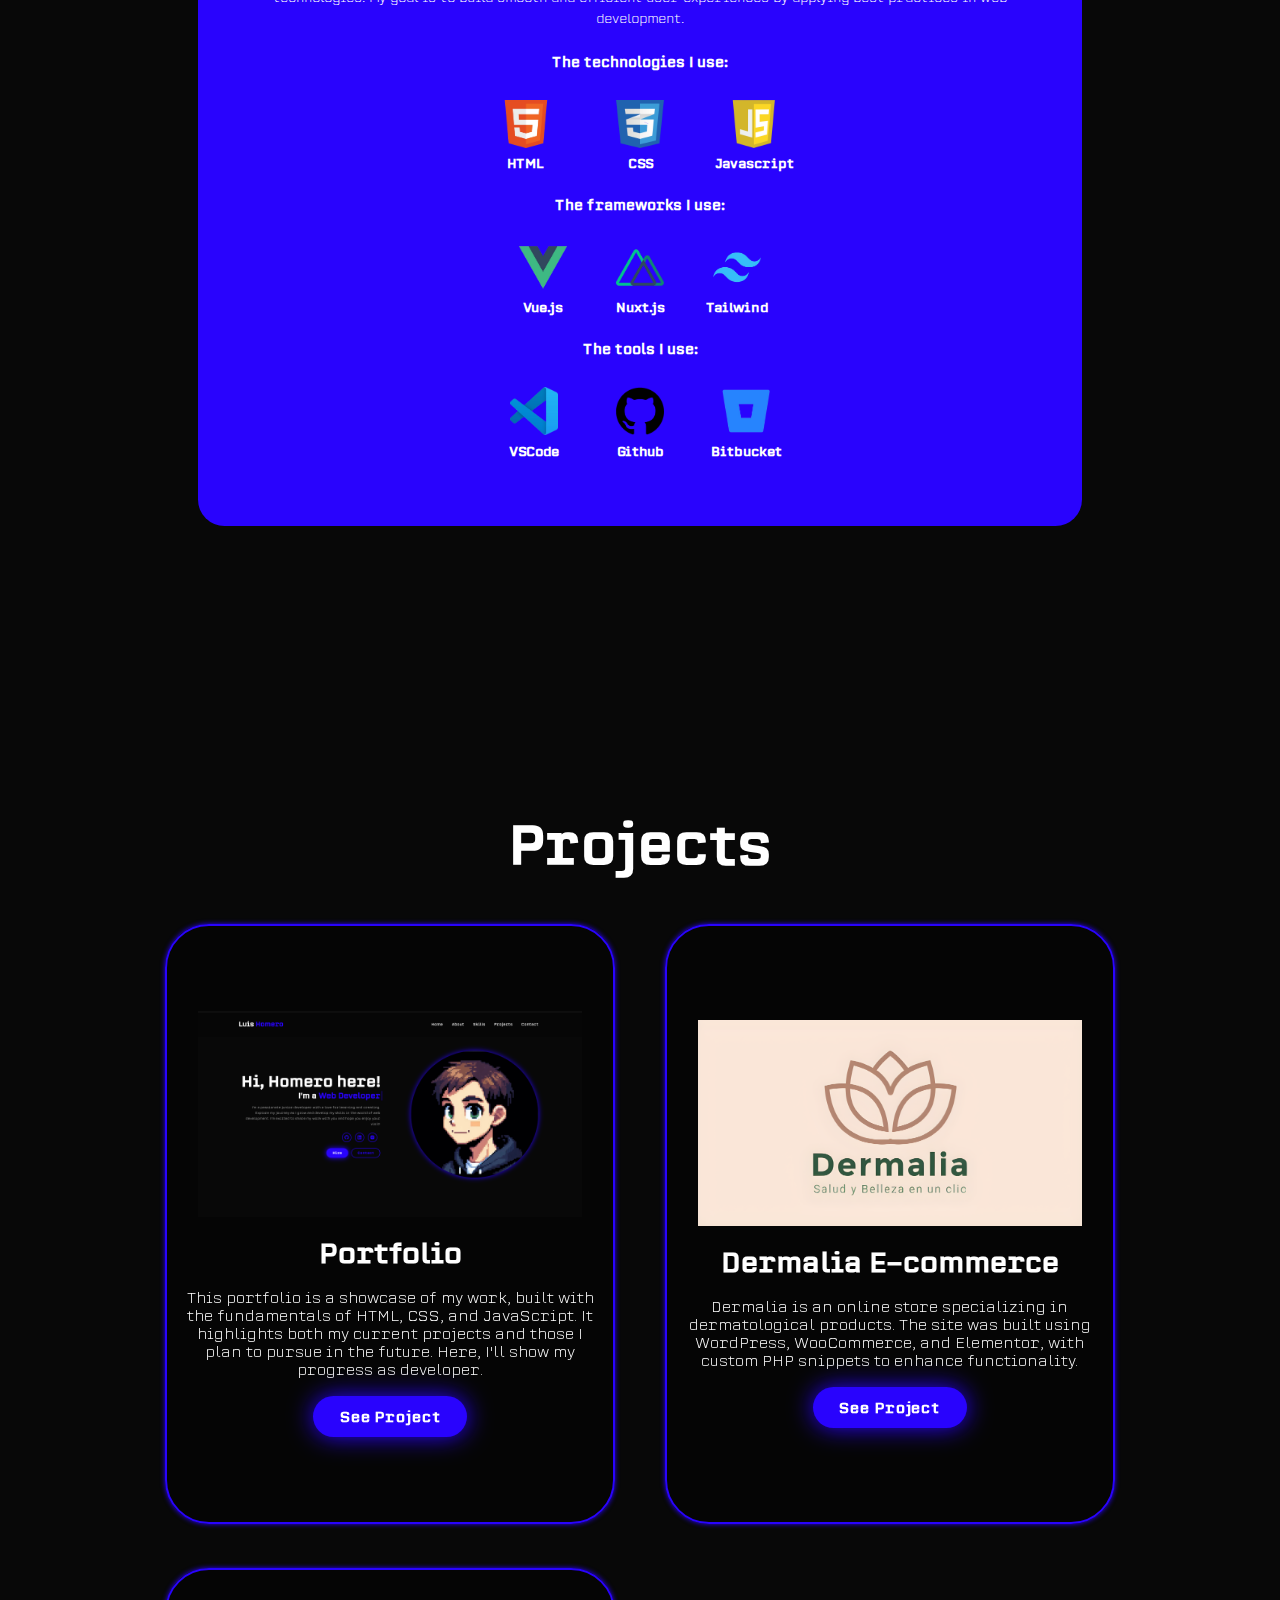
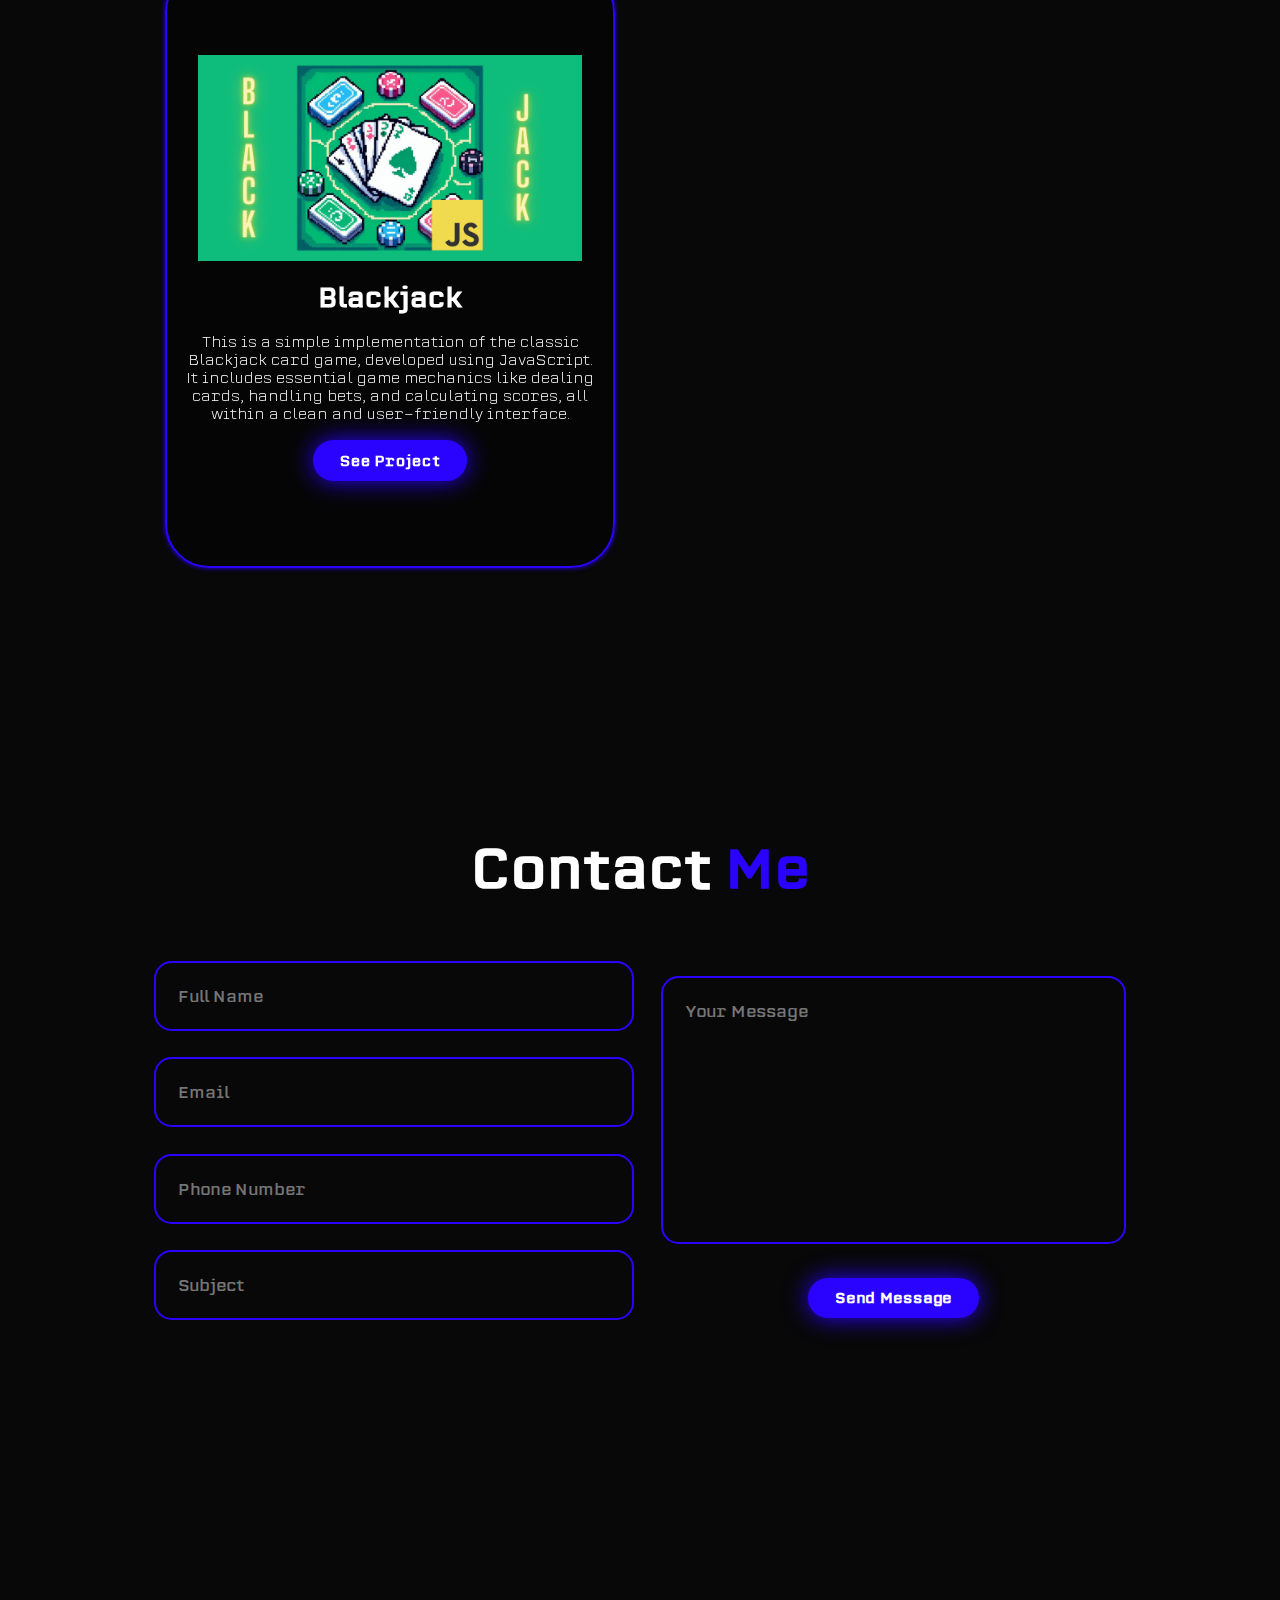
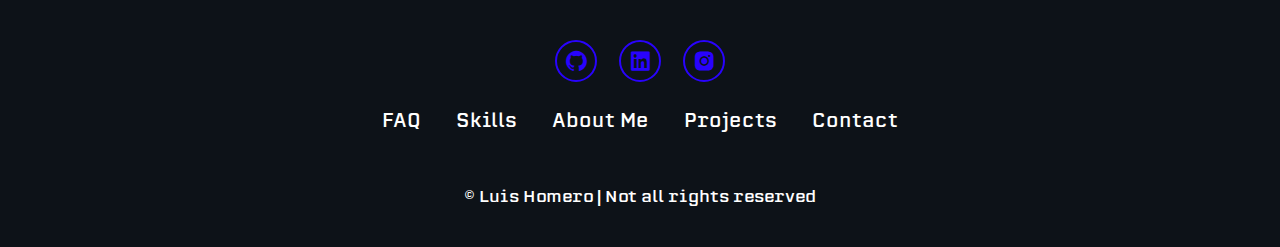
==== commit 45a02bf6: "Add(languages): Add english and spanish language" ====
--- a/index.html
+++ b/index.html
@@ -14,21 +14,35 @@
         </a>
         <i class="bx bx-menu" id="menu-icon"></i>
         <nav class="navbar">
-            <a href="#home">Home</a>
-            <a href="#about">About</a>
-            <a href="#skills">Skills</a>
-            <a href="#projects">Projects</a>
-            <a href="#contact">Contact</a>
+            <a href="#home" data-section="header" data-value="home" >Home</a>
+            <a href="#about" data-section="header" data-value="about">About</a>
+            <a href="#skills" data-section="header" data-value="skills">Skills</a>
+            <a href="#projects" data-section="header" data-value="projects">Projects</a>
+            <a href="#contact" data-section="header" data-value="contact">Contact</a>
+            <div class="language-selector" >
+                <div class="selected-language">
+                    <img src="assets/icons/flags/es.svg" alt="Language Flag" class="flag">
+                    <i class="bx bx-chevron-down"></i>
+                </div>
+                <div class="language-dropdown" id="flags">
+                    <div data-language="es">
+                        <img src="assets/icons/flags/es.svg" alt="Español" class="flag">
+                    </div>
+                    <div data-language="en">
+                        <img src="assets/icons/flags/us.svg" alt="English" class="flag">
+                    </div>
+                </div>
+            </div>
         </nav>
     </header>
 
     <section class="home" id="home">
         <div class="home-content">
-            <h1>Hi, Homero here!</h1>
-            <h3 class="text-animation">
+            <h1 data-section="home" data-value="title" >Hi, Homero here!</h1>
+            <h3 class="text-animation" data-section="home" data-value="subtitle" >
                 I'm a <span></span>
             </h3>
-            <p>
+            <p data-section="home" data-value="presentation" >
                 I'm a passionate junior developer with a love for learning and creating. Explore my journey as I grow and develop my skills in the world of web development. I'm excited to share my work with you and hope you enjoy your visit!
             </p>
             <div class="social-icons">
@@ -43,8 +57,8 @@
                 </a>
             </div>
             <div class="btn-group">
-                <a href="/assets/files/CV - Luis Homero (English).pdf" class="btn" download>Download CV</a>
-                <a href="#contact" class="btn">Contact</a>
+                <a href="/assets/files/CV - Luis Homero (English).pdf" class="btn" data-section="home" data-value="download-button" download>Download CV</a>
+                <a href="#contact" class="btn" data-section="home" data-value="contact-button">Contact</a>
             </div>
         </div>
         <div class="home-img">
@@ -57,52 +71,55 @@
             <img src="assets/images/about.jpeg" alt="Example image">
         </div>
         <div class="about-content">
-            <h2 class="heading">About 
-                    <span>Me</span>
+            <h2 class="heading" data-section="about" data-value="title-1">About 
+                    <span data-section="about" data-value="title-2">Me</span>
             </h2>
-            <p>
+            <p data-section="about" data-value="description">
                 I'm a passionate web developer with a strong enthusiasm for continuous learning and collaboration. I thrive in team environments and am always eager to expand my skill set. With experience in maintaining desktop applications and a deep love for web development, I focus on crafting efficient and impactful solutions. My goal is to contribute to innovative projects that make a difference.
             </p>
             <div class="timeline">
                 <div class="timeline-item">
                     <div class="circle"></div>
-                    <h4>Frontend Developer <span>Jul. 2021 - Jul. 2022</span></h4>
+                    <h4 data-section="about" data-value="experience-title-1">Frontend Developer </h4>
+                    <span data-section="about" data-value="experience-time-1">Jul. 2021 - Jul. 2022</span>
                     <h6>Janaq</h6>
-                    <p>Developed frontend web applications using Vue.js and Nuxt.js. Also maintained and enhanced the systems for the restaurant company NGR.</p>
+                    <p data-section="about" data-value="experience-description-1">Developed frontend web applications using Vue.js and Nuxt.js. Also maintained and enhanced the systems for the restaurant company NGR.</p>
                 </div>
                 <div class="timeline-item">
                     <div class="circle"></div>
-                    <h4>DCMS Web Developer <span>Aug. 2022 - Dec. 2022</span></h4>
+                    <h4 data-section="about" data-value="experience-title-2">DCMS Web Developer </h4>
+                    <span data-section="about" data-value="experience-time-2">Aug. 2022 - Dec. 2022</span>
                     <h6>Dermalia</h6>
-                    <p>Built an e-commerce platform for Dermalia, a dermatology product store, using WordPress and WooCommerce, with integrated payment gateways.</p>
+                    <p data-section="about" data-value="experience-description-2">Built an e-commerce platform for Dermalia, a dermatology product store, using WordPress and WooCommerce, with integrated payment gateways.</p>
                 </div>
                 <div class="timeline-item">
                     <div class="circle"></div>
-                    <h4>Software Developer Analyst <span>Feb. 2023 - Present</span></h4>
+                    <h4 data-section="about" data-value="experience-title-3">Software Developer Analyst </h4>
+                    <span data-section="about" data-value="experience-time-3">Feb. 2023 - Present</span>
                     <h6>SANNA Clínica Sánchez Ferrer</h6>
-                    <p>Provide support and develop requirements for in-house applications. Develop reports using SQL, offer user support via help desk, and provide basic support for SAP Business One.</p>
-                </div>
-            </div>
-            <a href="about.html" class="btn">
+                    <p data-section="about" data-value="experience-description-3">Provide support and develop requirements for in-house applications. Develop reports using SQL, offer user support via help desk, and provide basic support for SAP Business One.</p>
+                </div>
+            </div>
+            <a href="about.html" class="btn" data-section="about" data-value="more-info">
                 Read more
             </a>
         </div>
     </section>
 
     <section class="skills" id="skills">
-        <h2 class="heading">Skills</h2>
+        <h2 class="heading" data-section="skills" data-value="title">Skills</h2>
         <div class="skills-container">
             <div class="skill-box">
                 <div class="skill-info">
                     <i class="bx bxl-figma"></i>
-                    <h4>UI Design</h4>
-                    <p>
+                    <h4 data-section="skills" data-value="skill-title-1">UI Design</h4>
+                    <p data-section="skills" data-value="skill-description-1">
                         I have a foundation in interface design for web page layout and design, using tools such as Figma, Balsamiq Mockups, 
                         and basic knowledge of Photoshop. My focus is on creating functional and visually appealing interfaces, tailored to user 
                         needs and project requirements.
                     </p>
                     <div class="skill-list">
-                        <p>
+                        <p data-section="skills" data-value="skill-subtitle-1">
                             My UI Design skills include:
                         </p>
                         <ul>
@@ -114,7 +131,7 @@
                         </ul>
                     </div>
                     <div class="skill-tools">
-                        <p>
+                        <p data-section="skills" data-value="tools-subtitle-1">
                             The tools I use:
                         </p>
                         <div class="tools-container">
@@ -141,13 +158,13 @@
             <div class="skill-box">
                 <div class="skill-info">
                     <i class="bx bx-code"></i>
-                    <h4>Frontend Development</h4>
-                    <p>
+                    <h4 data-section="skills" data-value="skill-title-2">Frontend Development</h4>
+                    <p data-section="skills" data-value="skill-description-2">
                         I have experience in frontend development, creating interactive and responsive interfaces using web technologies. 
                         My goal is to build smooth and efficient user experiences by applying best practices in web development.
                     </p>
                     <div class="skill-tech">
-                        <p>
+                        <p data-section="skills" data-value="skill-subtitle-2">
                             The technologies I use:
                         </p>
                         <div class="techs-container">
@@ -178,7 +195,7 @@
                         </div>
                     </div>
                     <div class="skill-tech">
-                        <p>
+                        <p data-section="skills" data-value="tools-subtitle-2">
                             The frameworks I use:
                         </p>
                         <div class="techs-container">
@@ -209,7 +226,7 @@
                         </div>
                     </div>
                     <div class="skill-tech">
-                        <p>
+                        <p data-section="skills" data-value="tools-subtitle-1">
                             The tools I use:
                         </p>
                         <div class="techs-container">
@@ -245,46 +262,46 @@
     </section>
 
     <section class="projects" id="projects">
-        <h2 class="heading">
+        <h2 class="heading" data-section="projects" data-value="title">
             Projects
         </h2>
         <div class="projects-box">
             <div class="project-card">
                 <img src="assets/images/projects/portfolio.png" alt="project">
-                <h3>Portfolio</h3>
-                <p>
+                <h3 data-section="projects" data-value="project-title-1">Portfolio</h3>
+                <p data-section="projects" data-value="project-description-1">
                     This portfolio is a showcase of my work, built with the fundamentals of HTML, CSS, and JavaScript. 
                     It highlights both my current projects and those I plan to pursue in the future. 
                     Here, I'll show my progress as developer.
                 </p>
-                <a href="pages/projects/portfolio.html" class="btn">
+                <a href="pages/projects/portfolio.html" class="btn" data-section="projects" data-value="button">
                     See Project
                 </a>
             </div>
             <div class="project-card">
                 <img src="assets/images/projects/dermalia.png" alt="project">
-                <h3>Dermalia E-commerce</h3>
-                <p>
+                <h3 data-section="projects" data-value="project-title-2">Dermalia E-commerce</h3>
+                <p data-section="projects" data-value="project-description-2">
                     Dermalia is an online store specializing in dermatological products. The site was built using WordPress, WooCommerce, and Elementor, with custom PHP snippets to enhance functionality.
                 </p>
-                <a href="pages/projects/dermalia.html" class="btn">
+                <a href="pages/projects/dermalia.html" class="btn" data-section="projects" data-value="button">
                     See Project
                 </a>
             </div>
             <div class="project-card">
                 <img src="assets/images/projects/blackjack.png" alt="project">
-                <h3>Blackjack</h3>
-                <p>
+                <h3 data-section="projects" data-value="project-title-3">Blackjack</h3>
+                <p data-section="projects" data-value="project-description-3">
                     This is a simple implementation of the classic Blackjack card game, developed using JavaScript. It includes essential game mechanics like dealing cards, handling bets, and calculating scores, all within a clean and user-friendly interface.
                 </p>
-                <div class="btn">
+                <div class="btn" data-section="projects" data-value="button">
                     See Project
                 </div>
             </div>
         </div>
     </section>
     <section class="contact" id="contact">
-        <h2 class="heading">Contact <span>Me</span></h2>
+        <h2 class="heading" data-section="contact" data-value="title">Contact <span>Me</span></h2>
         <form id="contactForm" action="https://formsubmit.co/0c78e2cc525241123ef3f98494ea5ada" method="POST">
             <div class="input-group">
                 <div class="input-box">
@@ -370,5 +387,6 @@
     </footer>
     <script src="js/main.js"></script>
     <script src="js/form.js"></script>
+    <script src="js/language.js"></script>
 </body>
 </html>--- a/css/main.css
+++ b/css/main.css
@@ -69,6 +69,7 @@
     transition: 0.3s ease;
     border-bottom: 3px solid transparent;
 }
+
 .navbar a:hover, .navbar a.active{
     color: var(--main-color);
     border-bottom: 3px solid var(--main-color);
@@ -78,6 +79,74 @@
     color: var(--main-color);
     display: none;
 }
+
+/* Clases de lenguaje */
+
+.language-selector {
+    position: relative;
+    display: inline-block;
+    cursor: pointer;
+    margin-left: 6rem; /* Ajusta según sea necesario */
+}
+
+.selected-language {
+    display: flex;
+    align-items: center;
+}
+
+.selected-language img.flag {
+    width: 24px;
+    height: 24px;
+    margin-right: 0.5rem;
+}
+
+.selected-language i {
+    font-size: 1.2rem;
+    color: var(--text-color);
+    transition: transform 0.3s;
+}
+
+.language-dropdown {
+    display: none;
+    position: absolute;
+    top: 100%;
+    left: 0;
+    background: rgba(0, 0, 0, 0.8);
+    backdrop-filter: blur(10px);
+    border-radius: 0.5rem;
+    padding: 0.5rem 0;
+    z-index: 100;
+}
+
+.language-dropdown div {
+    padding: 0.5rem 1rem;
+    font-size: 1.6rem;
+    color: white;
+    display: flex;
+    align-items: center;
+    transition: background 0.3s;
+}
+
+.language-dropdown div:hover {
+    background: rgba(255, 255, 255, 0.1);
+}
+
+.language-dropdown img.flag {
+    width: 24px;
+    height: 24px;
+    margin-right: 0.5rem;
+}
+
+/* Mostrar el dropdown al hacer clic */
+.language-selector.active .language-dropdown {
+    display: block;
+}
+
+/* Rotar la flechita hacia arriba cuando el dropdown esté activo */
+.language-selector.active .selected-language i {
+    transform: rotate(180deg);
+}
+
 section{
     min-height: 100vh;
     padding: 10rem 12% 10rem;
@@ -348,10 +417,10 @@
     color: var(--text-color);
 }
 
-.timeline-item h4 span {
+.timeline-item span {
     font-size: 1.4rem;
     color: white;
-    margin-left: 10px;
+    margin-left: 0px;
 }
 
 .timeline-item h6 {
@@ -749,6 +818,9 @@
         margin: 3rem 0;
         color: white;
     }
+    .language-selector {
+        margin-left: 0rem; /* Ajusta según sea necesario */
+    }
     .home{
         flex-direction: column-reverse;
         margin: 5rem 4rem;
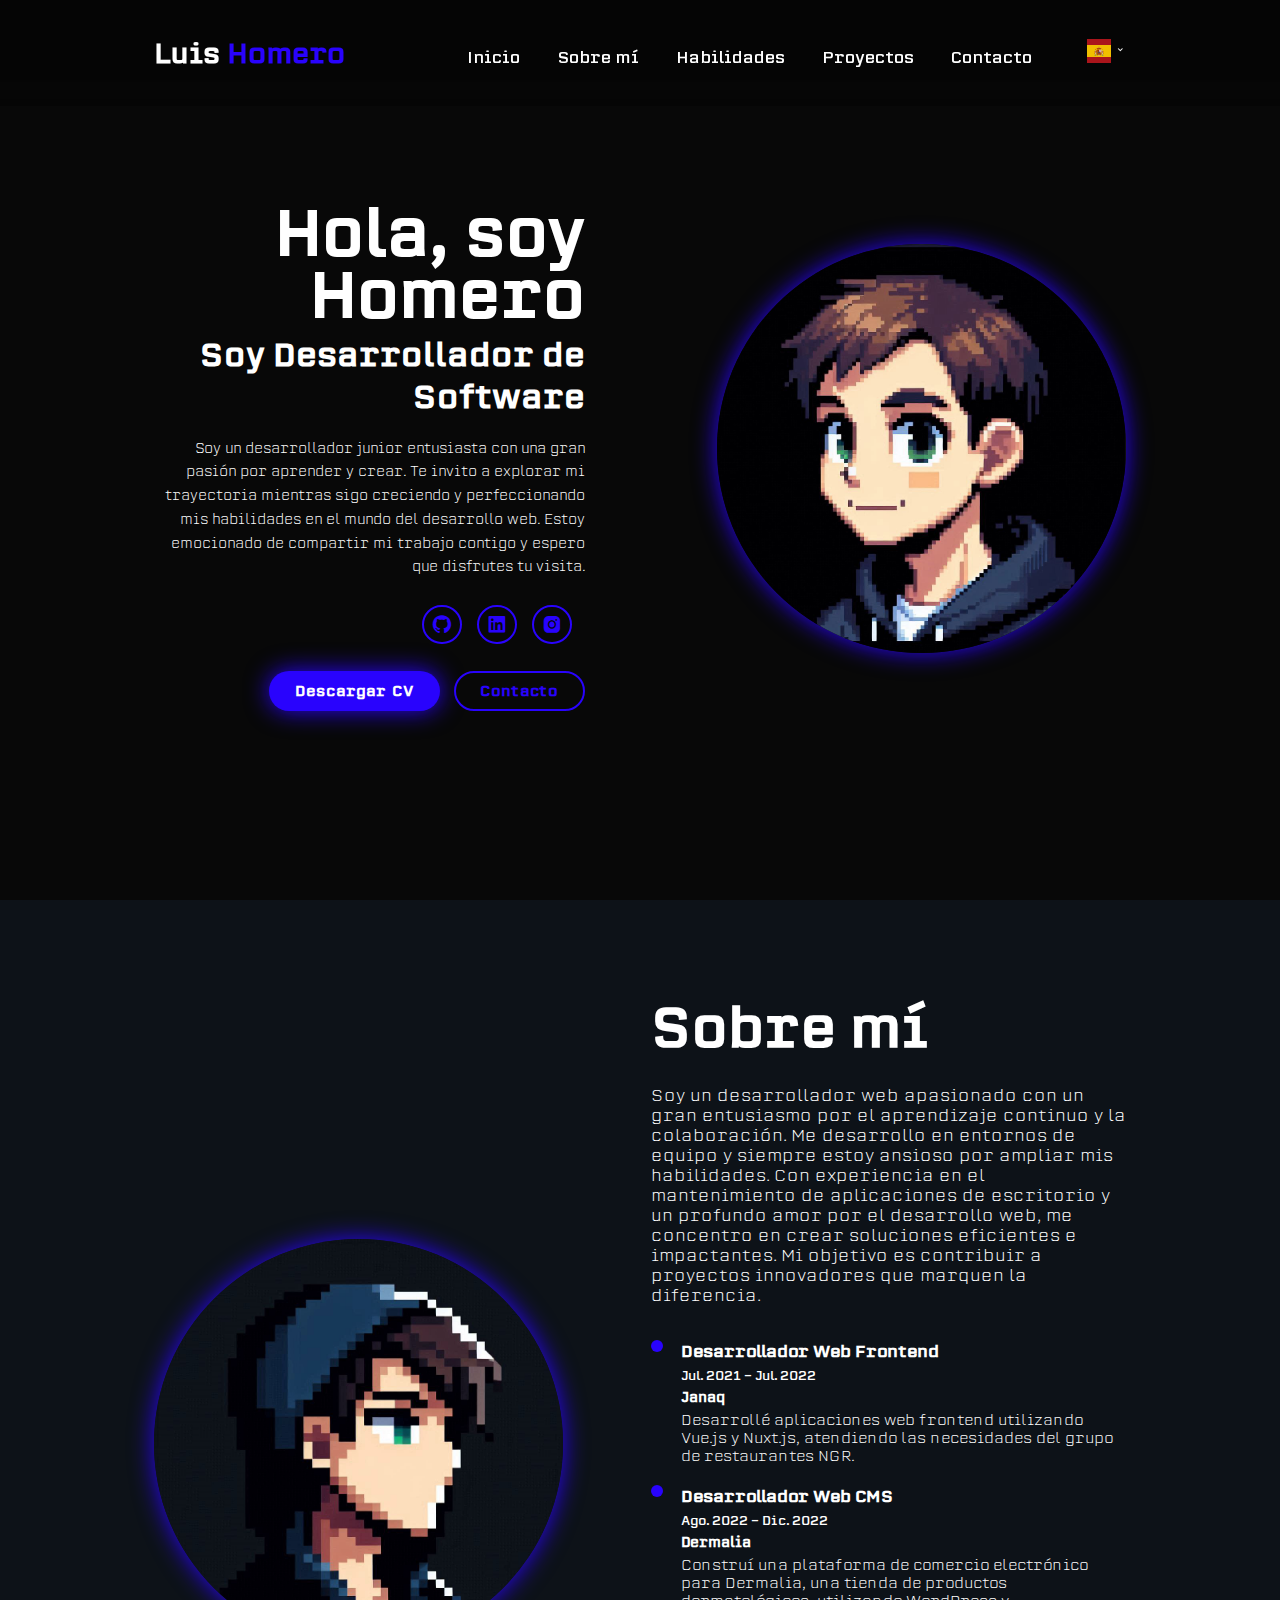
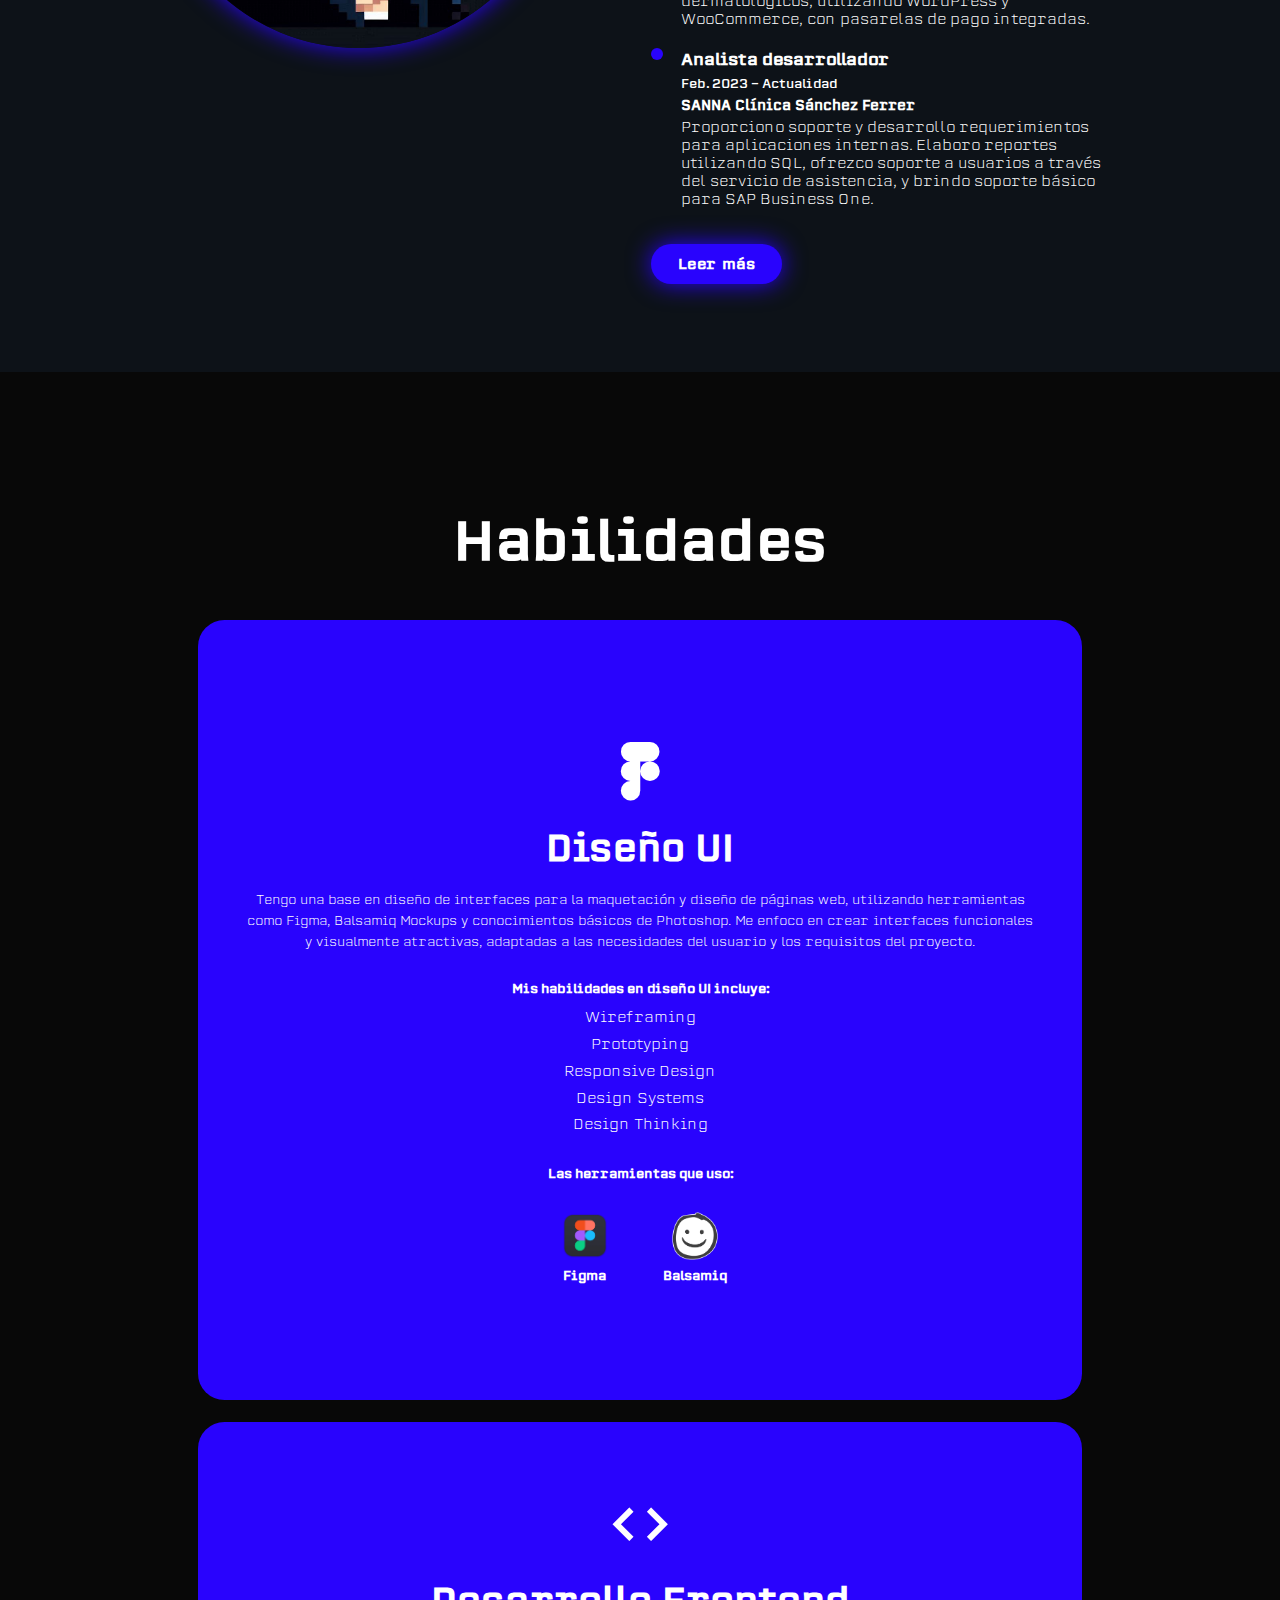
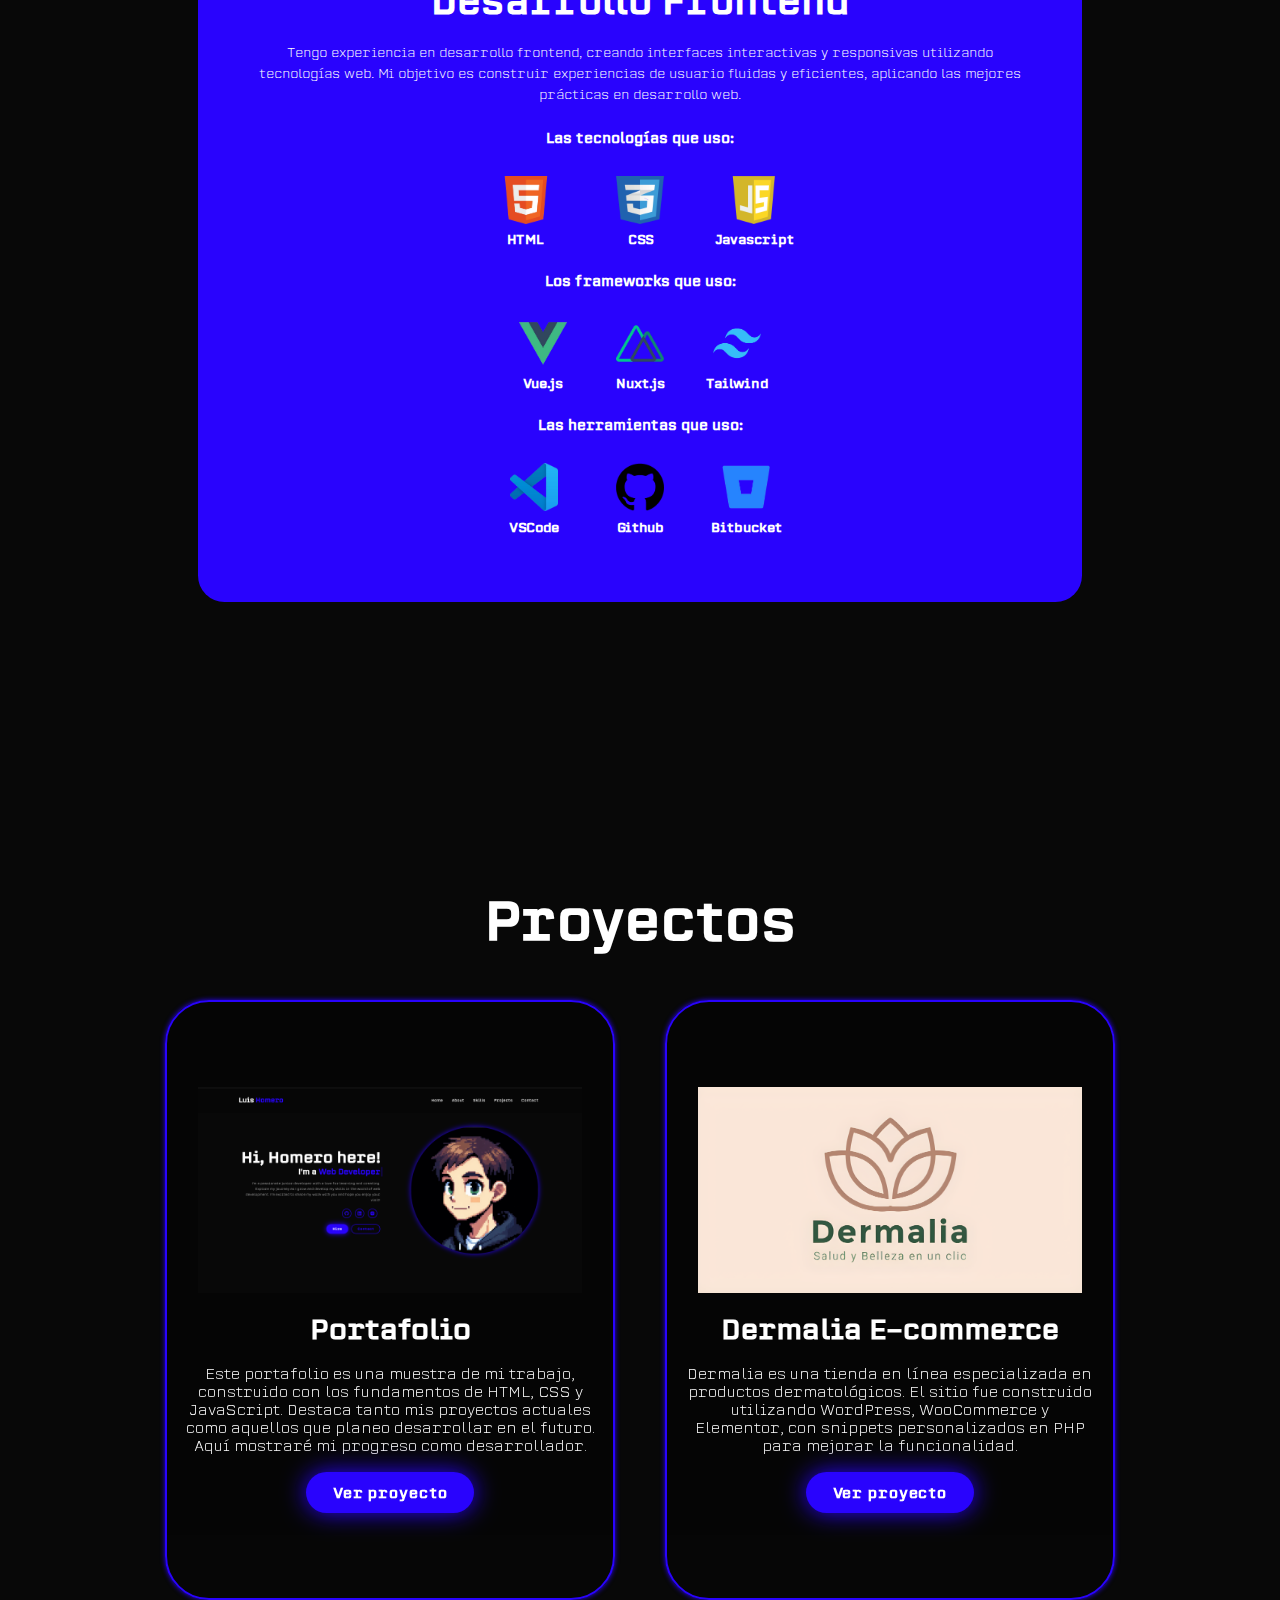
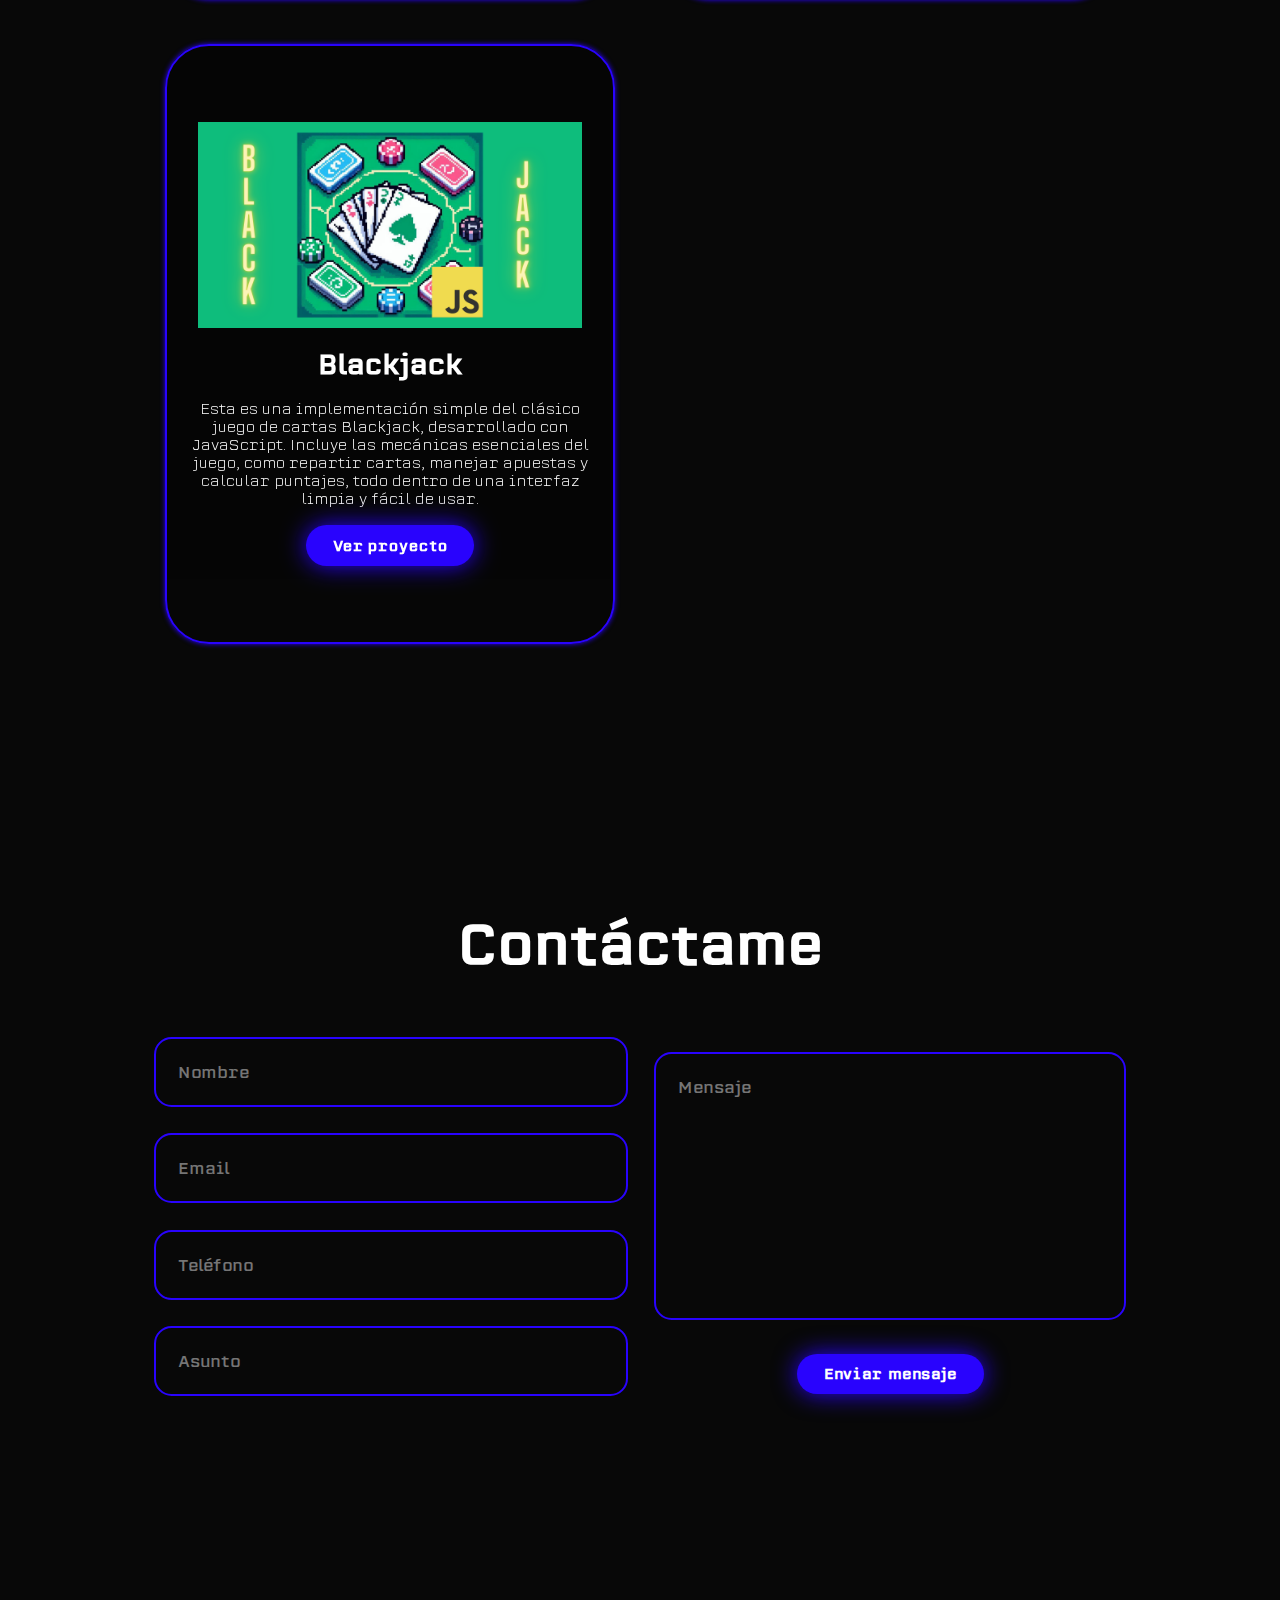
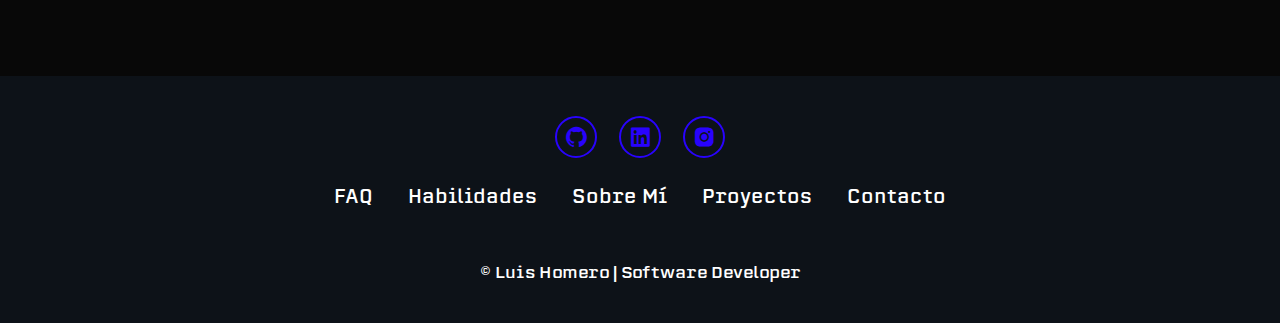
==== commit 230bc392: "Feat(index): Translate to spanish" ====
--- a/index.html
+++ b/index.html
@@ -14,11 +14,11 @@
         </a>
         <i class="bx bx-menu" id="menu-icon"></i>
         <nav class="navbar">
-            <a href="#home" data-section="header" data-value="home" >Home</a>
-            <a href="#about" data-section="header" data-value="about">About</a>
-            <a href="#skills" data-section="header" data-value="skills">Skills</a>
-            <a href="#projects" data-section="header" data-value="projects">Projects</a>
-            <a href="#contact" data-section="header" data-value="contact">Contact</a>
+            <a href="#home" data-section="header" data-value="home" >Inicio</a>
+            <a href="#about" data-section="header" data-value="about">Sobre mí</a>
+            <a href="#skills" data-section="header" data-value="skills">Habilidades</a>
+            <a href="#projects" data-section="header" data-value="projects">Proyectos</a>
+            <a href="#contact" data-section="header" data-value="contact">Contacto</a>
             <div class="language-selector" >
                 <div class="selected-language">
                     <img src="assets/icons/flags/es.svg" alt="Language Flag" class="flag">
@@ -38,12 +38,12 @@
 
     <section class="home" id="home">
         <div class="home-content">
-            <h1 data-section="home" data-value="title" >Hi, Homero here!</h1>
+            <h1 data-section="home" data-value="title" >Hola, soy Homero</h1>
             <h3 class="text-animation" data-section="home" data-value="subtitle" >
-                I'm a <span></span>
+                Soy Desarrollador de Software
             </h3>
             <p data-section="home" data-value="presentation" >
-                I'm a passionate junior developer with a love for learning and creating. Explore my journey as I grow and develop my skills in the world of web development. I'm excited to share my work with you and hope you enjoy your visit!
+                Soy un desarrollador junior entusiasta con una gran pasión por aprender y crear. Te invito a explorar mi trayectoria mientras sigo creciendo y perfeccionando mis habilidades en el mundo del desarrollo web. Estoy emocionado de compartir mi trabajo contigo y espero que disfrutes tu visita.
             </p>
             <div class="social-icons">
                 <a href="https://github.com/KyotaDev" target="_blank">
@@ -57,8 +57,8 @@
                 </a>
             </div>
             <div class="btn-group">
-                <a href="/assets/files/CV - Luis Homero (English).pdf" class="btn" data-section="home" data-value="download-button" download>Download CV</a>
-                <a href="#contact" class="btn" data-section="home" data-value="contact-button">Contact</a>
+                <a href="/assets/files/CV - Luis Homero (English).pdf" class="btn" data-section="home" data-value="download-button" download>Descargar CV</a>
+                <a href="#contact" class="btn" data-section="home" data-value="contact-button">Contacto</a>
             </div>
         </div>
         <div class="home-img">
@@ -71,56 +71,54 @@
             <img src="assets/images/about.jpeg" alt="Example image">
         </div>
         <div class="about-content">
-            <h2 class="heading" data-section="about" data-value="title-1">About 
-                    <span data-section="about" data-value="title-2">Me</span>
+            <h2 class="heading" data-section="about" data-value="title-1">Sobre mí
+                    <span data-section="about" data-value="title-2"></span>
             </h2>
             <p data-section="about" data-value="description">
-                I'm a passionate web developer with a strong enthusiasm for continuous learning and collaboration. I thrive in team environments and am always eager to expand my skill set. With experience in maintaining desktop applications and a deep love for web development, I focus on crafting efficient and impactful solutions. My goal is to contribute to innovative projects that make a difference.
+                Soy un desarrollador web apasionado con un gran entusiasmo por el aprendizaje continuo y la colaboración. Me desarrollo en entornos de equipo y siempre estoy ansioso por ampliar mis habilidades. Con experiencia en el mantenimiento de aplicaciones de escritorio y un profundo amor por el desarrollo web, me concentro en crear soluciones eficientes e impactantes. Mi objetivo es contribuir a proyectos innovadores que marquen la diferencia.
             </p>
             <div class="timeline">
                 <div class="timeline-item">
                     <div class="circle"></div>
-                    <h4 data-section="about" data-value="experience-title-1">Frontend Developer </h4>
+                    <h4 data-section="about" data-value="experience-title-1">Desarrollador Web Frontend </h4>
                     <span data-section="about" data-value="experience-time-1">Jul. 2021 - Jul. 2022</span>
                     <h6>Janaq</h6>
-                    <p data-section="about" data-value="experience-description-1">Developed frontend web applications using Vue.js and Nuxt.js. Also maintained and enhanced the systems for the restaurant company NGR.</p>
+                    <p data-section="about" data-value="experience-description-1">Desarrollé aplicaciones web frontend utilizando Vue.js y Nuxt.js, atendiendo las necesidades del grupo de restaurantes NGR.</p>
                 </div>
                 <div class="timeline-item">
                     <div class="circle"></div>
-                    <h4 data-section="about" data-value="experience-title-2">DCMS Web Developer </h4>
-                    <span data-section="about" data-value="experience-time-2">Aug. 2022 - Dec. 2022</span>
+                    <h4 data-section="about" data-value="experience-title-2">Desarrollador Web CMS </h4>
+                    <span data-section="about" data-value="experience-time-2">Ago. 2022 - Dic. 2022</span>
                     <h6>Dermalia</h6>
-                    <p data-section="about" data-value="experience-description-2">Built an e-commerce platform for Dermalia, a dermatology product store, using WordPress and WooCommerce, with integrated payment gateways.</p>
+                    <p data-section="about" data-value="experience-description-2">Construí una plataforma de comercio electrónico para Dermalia, una tienda de productos dermatológicos, utilizando WordPress y WooCommerce, con pasarelas de pago integradas.</p>
                 </div>
                 <div class="timeline-item">
                     <div class="circle"></div>
-                    <h4 data-section="about" data-value="experience-title-3">Software Developer Analyst </h4>
-                    <span data-section="about" data-value="experience-time-3">Feb. 2023 - Present</span>
+                    <h4 data-section="about" data-value="experience-title-3">Analista desarrollador </h4>
+                    <span data-section="about" data-value="experience-time-3">Feb. 2023 - Actualidad</span>
                     <h6>SANNA Clínica Sánchez Ferrer</h6>
-                    <p data-section="about" data-value="experience-description-3">Provide support and develop requirements for in-house applications. Develop reports using SQL, offer user support via help desk, and provide basic support for SAP Business One.</p>
+                    <p data-section="about" data-value="experience-description-3">Proporciono soporte y desarrollo requerimientos para aplicaciones internas. Elaboro reportes utilizando SQL, ofrezco soporte a usuarios a través del servicio de asistencia, y brindo soporte básico para SAP Business One.</p>
                 </div>
             </div>
             <a href="about.html" class="btn" data-section="about" data-value="more-info">
-                Read more
+                Leer más
             </a>
         </div>
     </section>
 
     <section class="skills" id="skills">
-        <h2 class="heading" data-section="skills" data-value="title">Skills</h2>
+        <h2 class="heading" data-section="skills" data-value="title">Habilidades</h2>
         <div class="skills-container">
             <div class="skill-box">
                 <div class="skill-info">
                     <i class="bx bxl-figma"></i>
-                    <h4 data-section="skills" data-value="skill-title-1">UI Design</h4>
+                    <h4 data-section="skills" data-value="skill-title-1">Diseño UI</h4>
                     <p data-section="skills" data-value="skill-description-1">
-                        I have a foundation in interface design for web page layout and design, using tools such as Figma, Balsamiq Mockups, 
-                        and basic knowledge of Photoshop. My focus is on creating functional and visually appealing interfaces, tailored to user 
-                        needs and project requirements.
+                        Tengo una base en diseño de interfaces para la maquetación y diseño de páginas web, utilizando herramientas como Figma, Balsamiq Mockups y conocimientos básicos de Photoshop. Me enfoco en crear interfaces funcionales y visualmente atractivas, adaptadas a las necesidades del usuario y los requisitos del proyecto.
                     </p>
                     <div class="skill-list">
                         <p data-section="skills" data-value="skill-subtitle-1">
-                            My UI Design skills include:
+                            Mis habilidades en diseño UI incluye:
                         </p>
                         <ul>
                             <li>Wireframing</li>
@@ -132,7 +130,7 @@
                     </div>
                     <div class="skill-tools">
                         <p data-section="skills" data-value="tools-subtitle-1">
-                            The tools I use:
+                            Las herramientas que uso:
                         </p>
                         <div class="tools-container">
                             <div class="tool">
@@ -158,14 +156,13 @@
             <div class="skill-box">
                 <div class="skill-info">
                     <i class="bx bx-code"></i>
-                    <h4 data-section="skills" data-value="skill-title-2">Frontend Development</h4>
+                    <h4 data-section="skills" data-value="skill-title-2">Desarrollo Frontend</h4>
                     <p data-section="skills" data-value="skill-description-2">
-                        I have experience in frontend development, creating interactive and responsive interfaces using web technologies. 
-                        My goal is to build smooth and efficient user experiences by applying best practices in web development.
+                        Tengo experiencia en desarrollo frontend, creando interfaces interactivas y responsivas utilizando tecnologías web. Mi objetivo es construir experiencias de usuario fluidas y eficientes, aplicando las mejores prácticas en desarrollo web.
                     </p>
                     <div class="skill-tech">
                         <p data-section="skills" data-value="skill-subtitle-2">
-                            The technologies I use:
+                            Las tecnologías que uso:
                         </p>
                         <div class="techs-container">
                             <div class="tech">
@@ -196,7 +193,7 @@
                     </div>
                     <div class="skill-tech">
                         <p data-section="skills" data-value="tools-subtitle-2">
-                            The frameworks I use:
+                            Los frameworks que uso:
                         </p>
                         <div class="techs-container">
                             <div class="tech">
@@ -227,7 +224,7 @@
                     </div>
                     <div class="skill-tech">
                         <p data-section="skills" data-value="tools-subtitle-1">
-                            The tools I use:
+                            Las herramientas que uso:
                         </p>
                         <div class="techs-container">
                             <div class="tech">
@@ -263,51 +260,49 @@
 
     <section class="projects" id="projects">
         <h2 class="heading" data-section="projects" data-value="title">
-            Projects
+            Proyectos
         </h2>
         <div class="projects-box">
             <div class="project-card">
                 <img src="assets/images/projects/portfolio.png" alt="project">
-                <h3 data-section="projects" data-value="project-title-1">Portfolio</h3>
+                <h3 data-section="projects" data-value="project-title-1">Portafolio</h3>
                 <p data-section="projects" data-value="project-description-1">
-                    This portfolio is a showcase of my work, built with the fundamentals of HTML, CSS, and JavaScript. 
-                    It highlights both my current projects and those I plan to pursue in the future. 
-                    Here, I'll show my progress as developer.
+                    Este portafolio es una muestra de mi trabajo, construido con los fundamentos de HTML, CSS y JavaScript. Destaca tanto mis proyectos actuales como aquellos que planeo desarrollar en el futuro. Aquí mostraré mi progreso como desarrollador.
                 </p>
                 <a href="pages/projects/portfolio.html" class="btn" data-section="projects" data-value="button">
-                    See Project
+                    Ver proyecto
                 </a>
             </div>
             <div class="project-card">
                 <img src="assets/images/projects/dermalia.png" alt="project">
                 <h3 data-section="projects" data-value="project-title-2">Dermalia E-commerce</h3>
                 <p data-section="projects" data-value="project-description-2">
-                    Dermalia is an online store specializing in dermatological products. The site was built using WordPress, WooCommerce, and Elementor, with custom PHP snippets to enhance functionality.
+                    Dermalia es una tienda en línea especializada en productos dermatológicos. El sitio fue construido utilizando WordPress, WooCommerce y Elementor, con snippets personalizados en PHP para mejorar la funcionalidad.
                 </p>
                 <a href="pages/projects/dermalia.html" class="btn" data-section="projects" data-value="button">
-                    See Project
+                    Ver proyecto
                 </a>
             </div>
             <div class="project-card">
                 <img src="assets/images/projects/blackjack.png" alt="project">
                 <h3 data-section="projects" data-value="project-title-3">Blackjack</h3>
                 <p data-section="projects" data-value="project-description-3">
-                    This is a simple implementation of the classic Blackjack card game, developed using JavaScript. It includes essential game mechanics like dealing cards, handling bets, and calculating scores, all within a clean and user-friendly interface.
+                    Esta es una implementación simple del clásico juego de cartas Blackjack, desarrollado con JavaScript. Incluye las mecánicas esenciales del juego, como repartir cartas, manejar apuestas y calcular puntajes, todo dentro de una interfaz limpia y fácil de usar.
                 </p>
                 <div class="btn" data-section="projects" data-value="button">
-                    See Project
+                    Ver proyecto
                 </div>
             </div>
         </div>
     </section>
     <section class="contact" id="contact">
-        <h2 class="heading" data-section="contact" data-value="title">Contact <span>Me</span></h2>
+        <h2 class="heading" data-section="contact" data-value="title">Contáctame</h2>
         <form id="contactForm" action="https://formsubmit.co/0c78e2cc525241123ef3f98494ea5ada" method="POST">
             <div class="input-group">
                 <div class="input-box">
                     <input type="text"
                     id="name"
-                    placeholder="Full Name"
+                    placeholder="Nombre"
                     name="name"
                     >
                     <input type="email"
@@ -319,20 +314,20 @@
                 <div class="input-box">
                     <input type="number"
                     id="phone"
-                    placeholder="Phone Number"
+                    placeholder="Teléfono"
                     name="phone"
                     >
                     <input type="text"
                         id="subject"
-                        placeholder="Subject"
+                        placeholder="Asunto"
                         name="subject"
                     >
                 </div>
             </div>
             <div class="input-group-2">
-                <textarea name="message" id="message" cols="30" rows="10" placeholder="Your Message"></textarea>
-                <input type="submit" value="Send Message" class="btn">
-                <input type="hidden" name="_next" value="http://127.0.0.1:5500/">
+                <textarea name="message" id="message" cols="30" rows="10" placeholder="Mensaje"></textarea>
+                <input type="submit" value="Enviar mensaje" class="btn">
+                <input type="hidden" name="_next" value="https://kyota.dev">
                 <input type="hidden" name="_captcha" value="false">
             </div>
         </form>
@@ -340,7 +335,7 @@
         <!-- Modal de carga -->
         <div id="loadingModal" class="modal">
             <div class="modal-content">
-                <p>Sending your message...</p>
+                <p>Enviando mensaje...</p>
             </div>
         </div>
 
@@ -369,20 +364,20 @@
                 <a href="#">FAQ</a>
             </li>
             <li>
-                <a href="#skills">Skills</a>
-            </li>
-            <li>
-                <a href="#about">About Me</a>
-            </li>
-            <li>
-                <a href="#project">Projects</a>
-            </li>
-            <li>
-                <a href="#contact">Contact</a>
-            </li>
-        </ul>
-        <p class="copyright">
-            &COPY; Luis Homero | Not all rights reserved
+                <a data-section="footer" data-value="skills" href="#skills">Habilidades</a>
+            </li>
+            <li>
+                <a data-section="footer" data-value="about" href="#about">Sobre Mí</a>
+            </li>
+            <li>
+                <a data-section="footer" data-value="projects" href="#project">Proyectos</a>
+            </li>
+            <li>
+                <a data-section="footer" data-value="contact" href="#contact">Contacto</a>
+            </li>
+        </ul>   
+        <p class="copyright" data-section="footer" data-value="rights">
+            © Luis Homero | Software Developer
         </p>
     </footer>
     <script src="js/main.js"></script>
